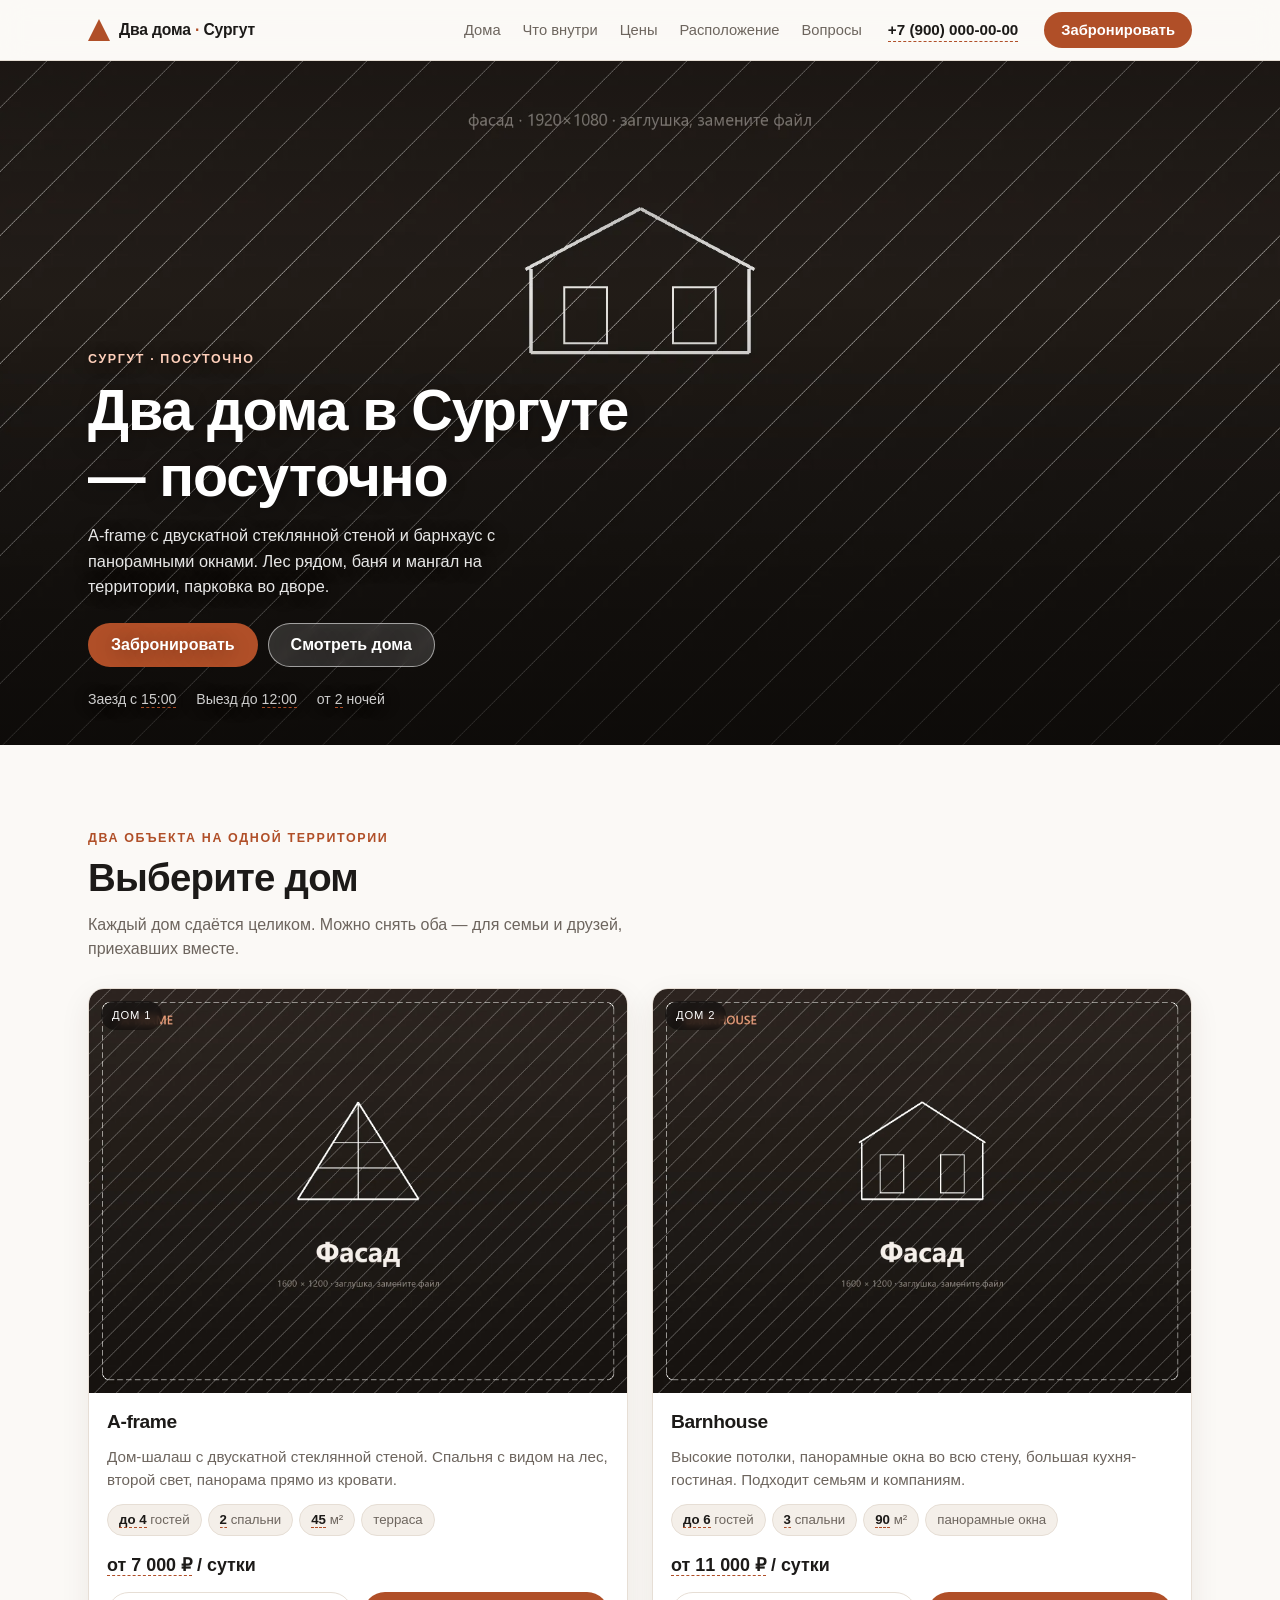
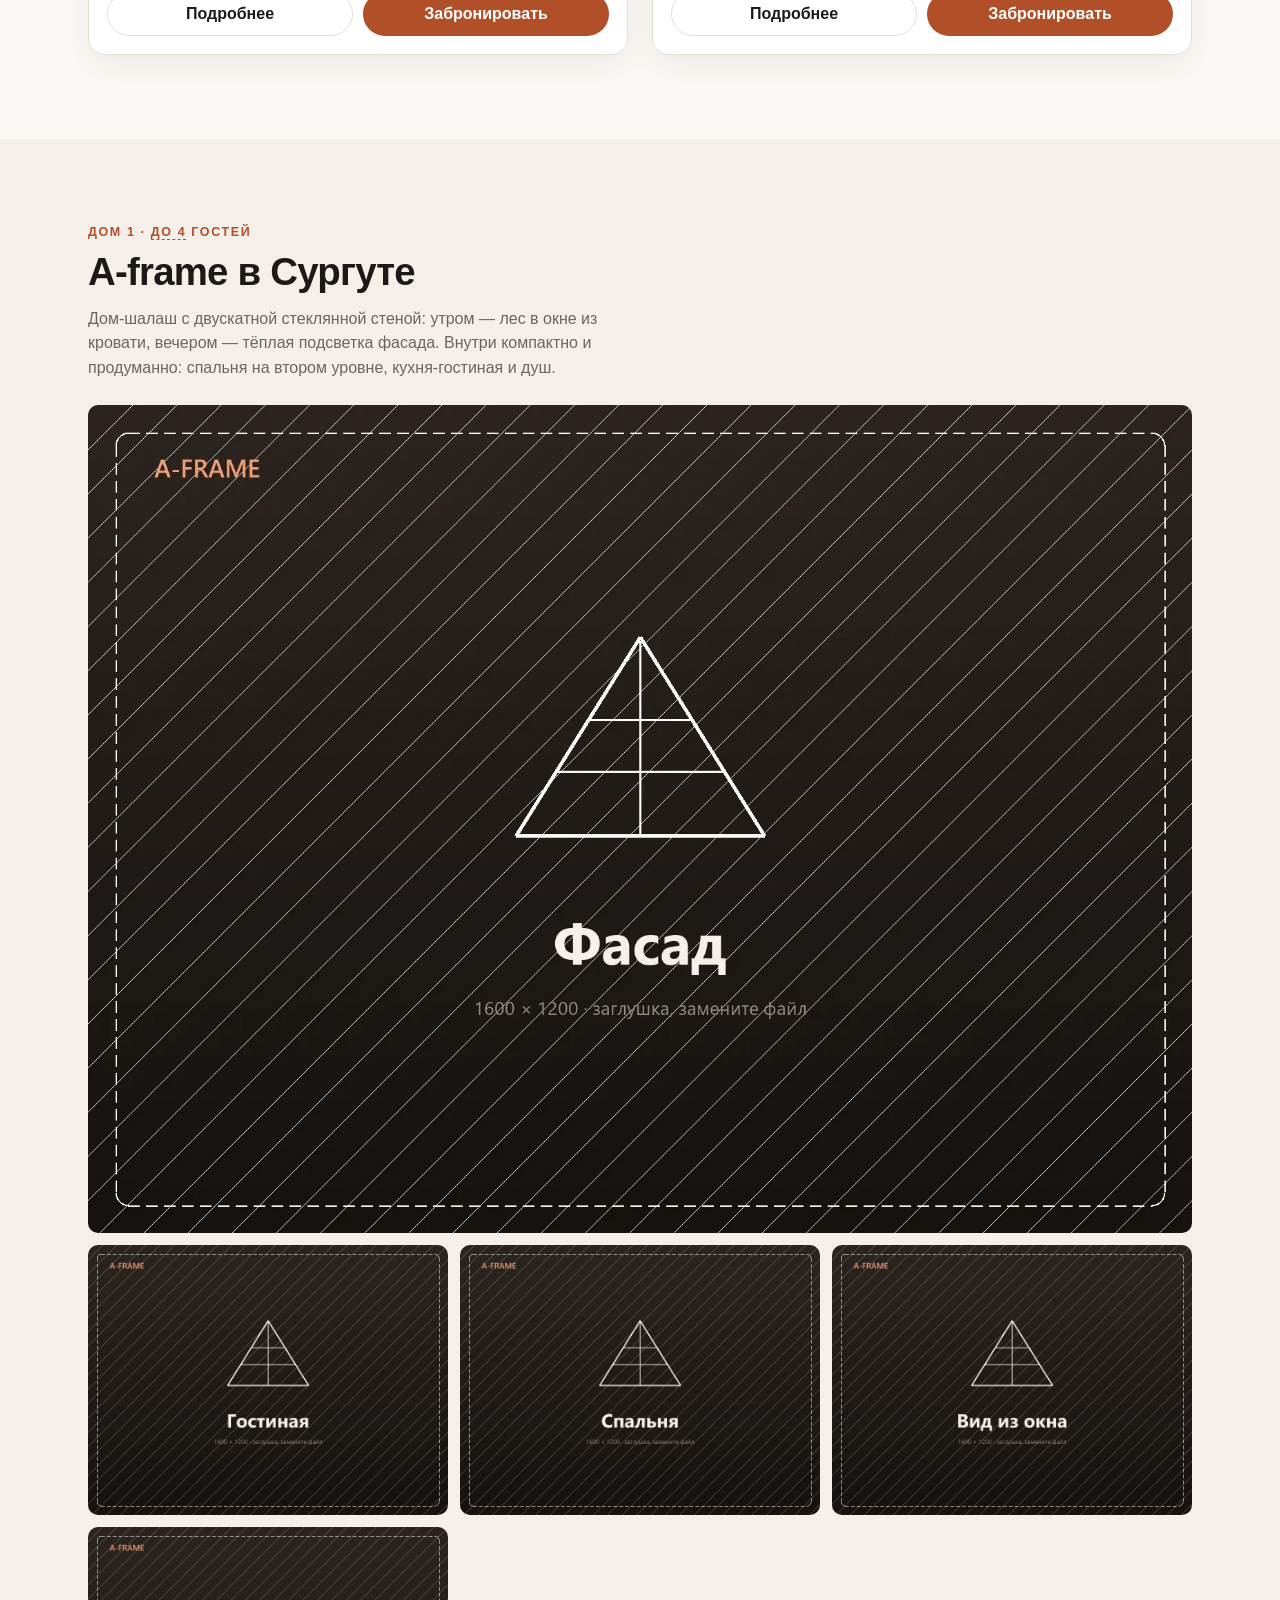
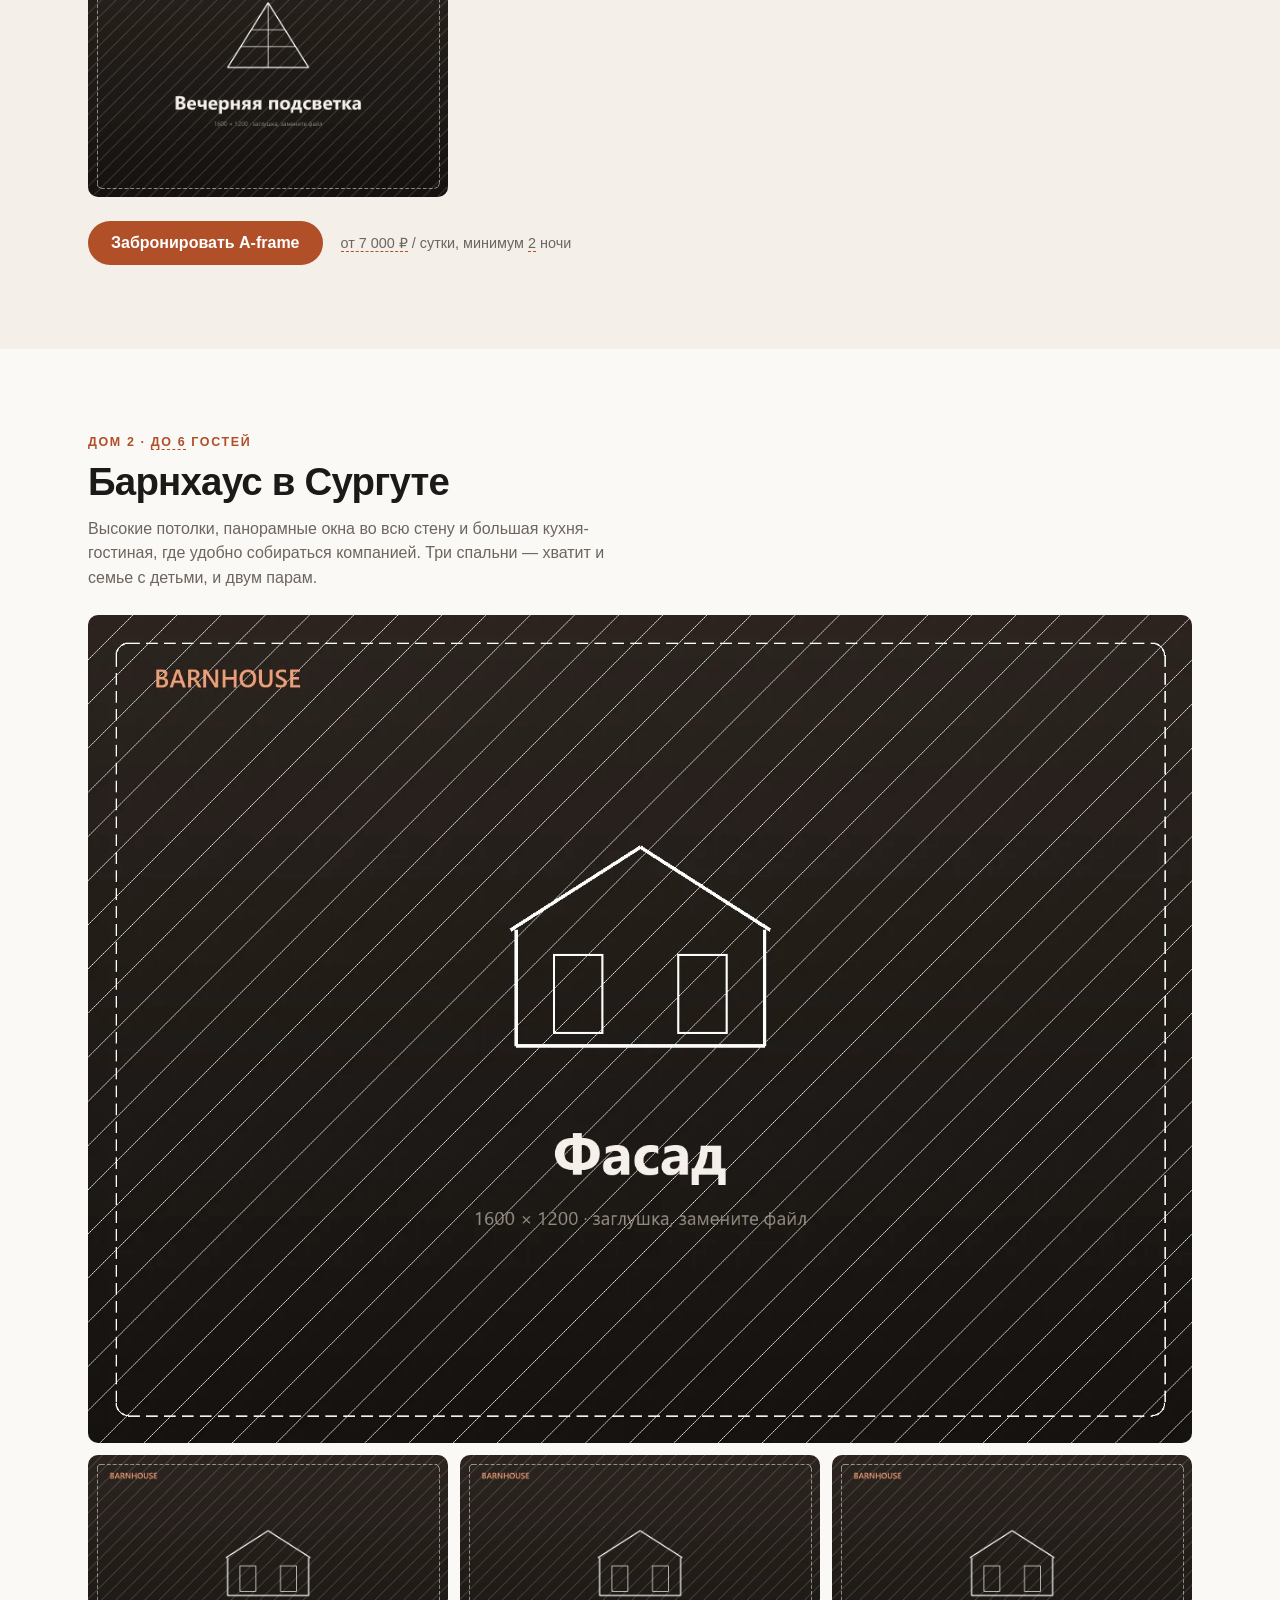
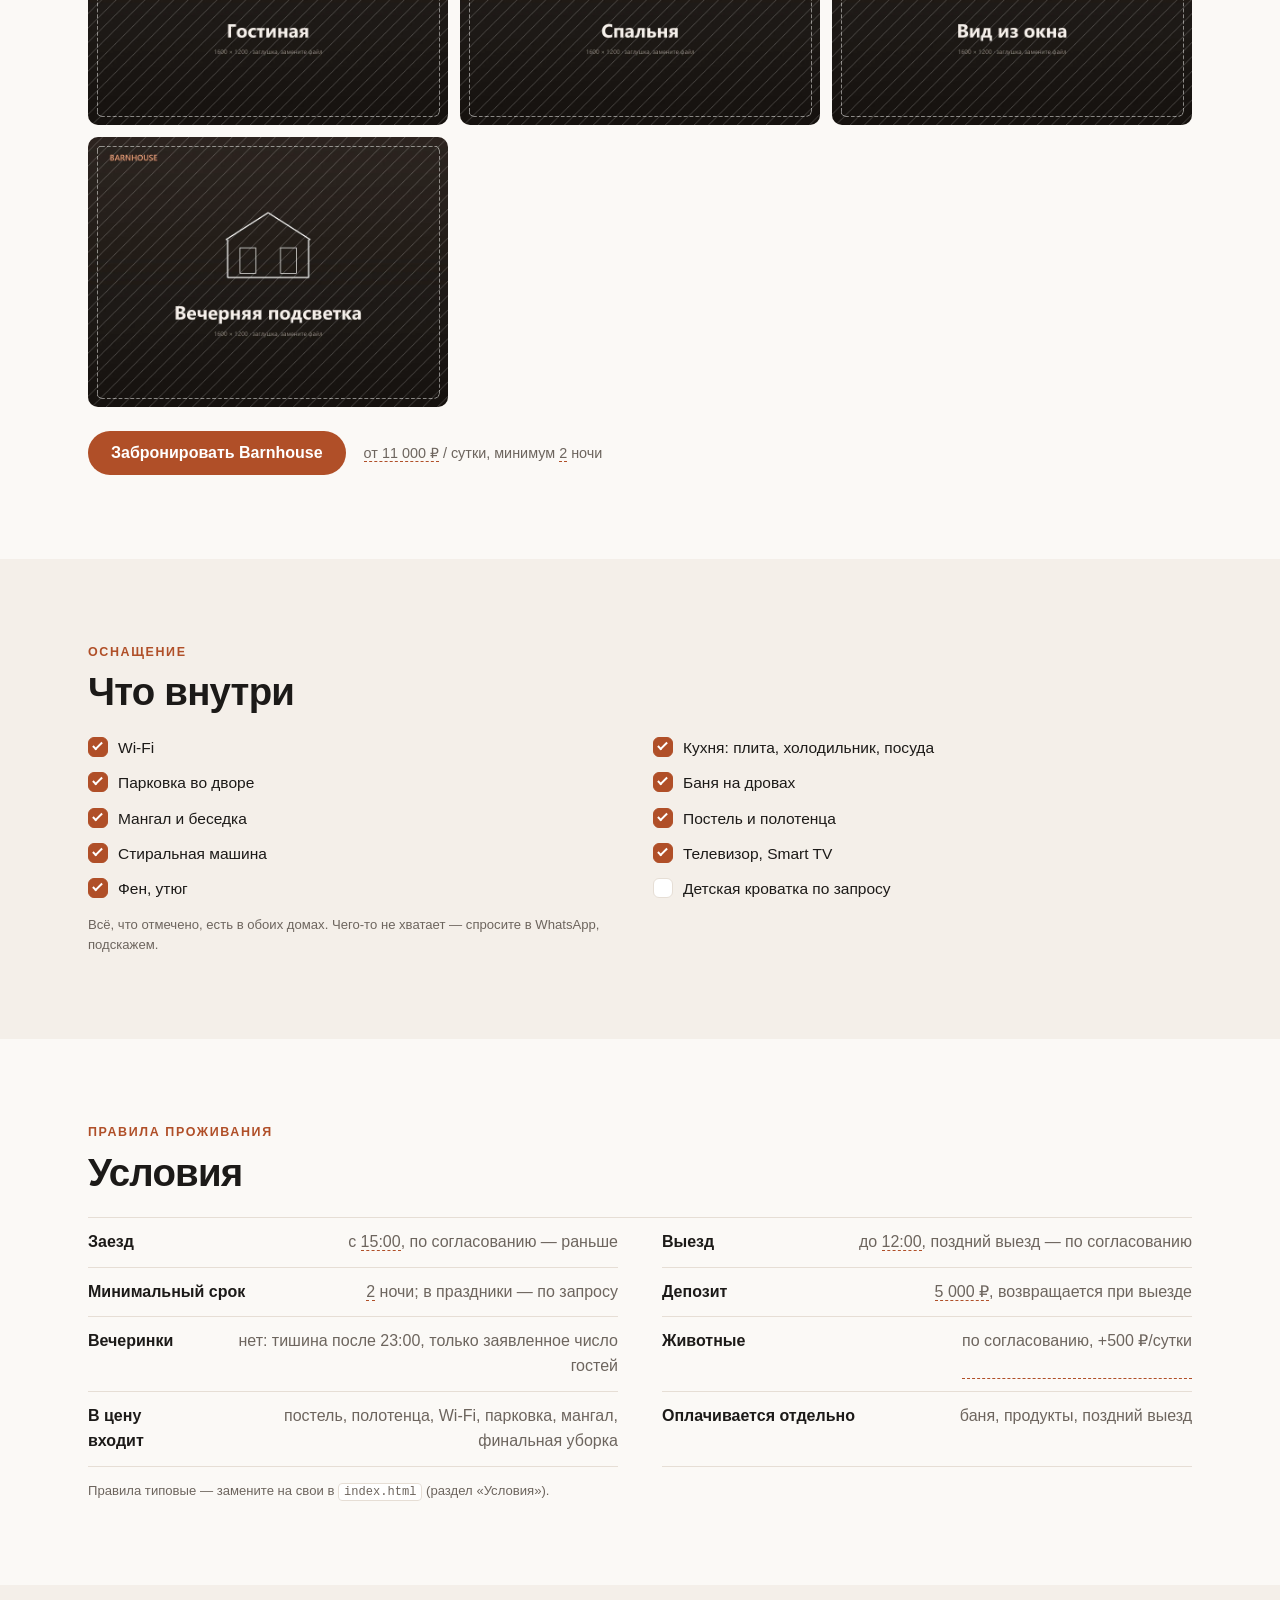
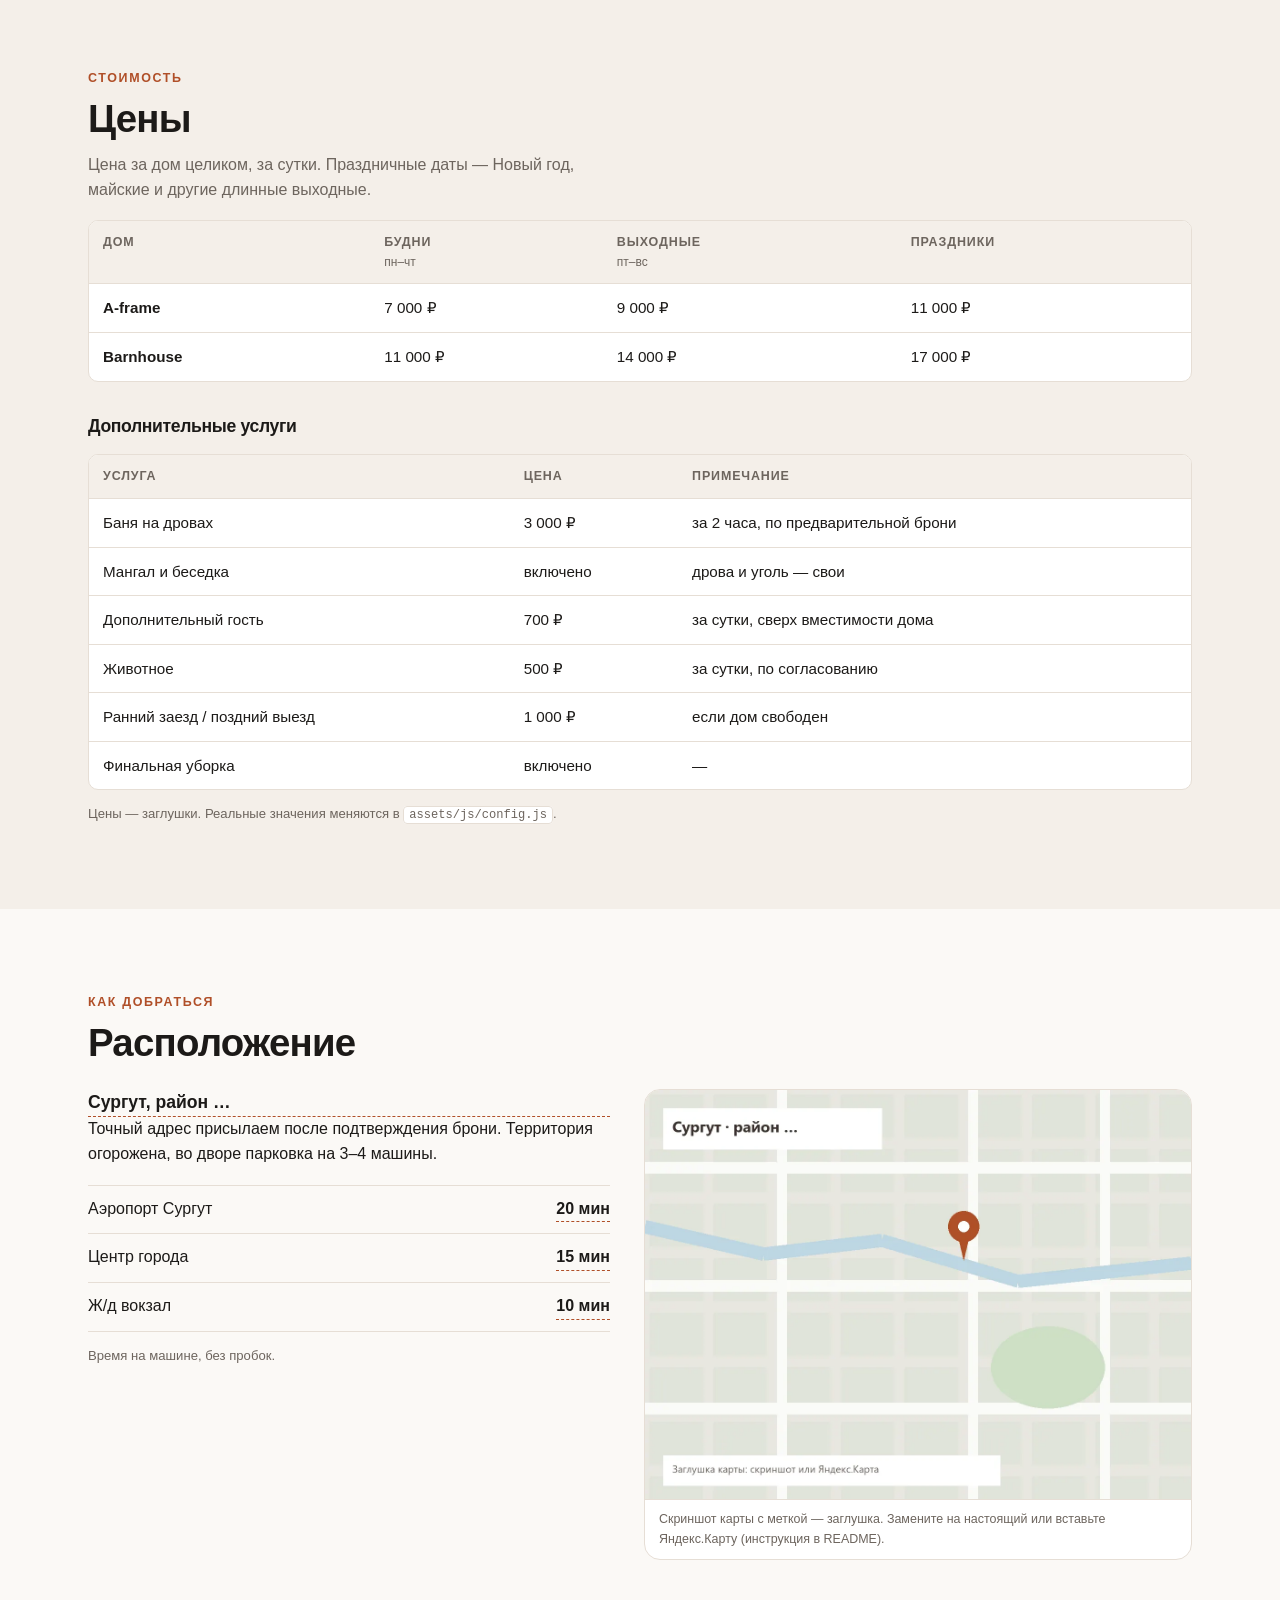
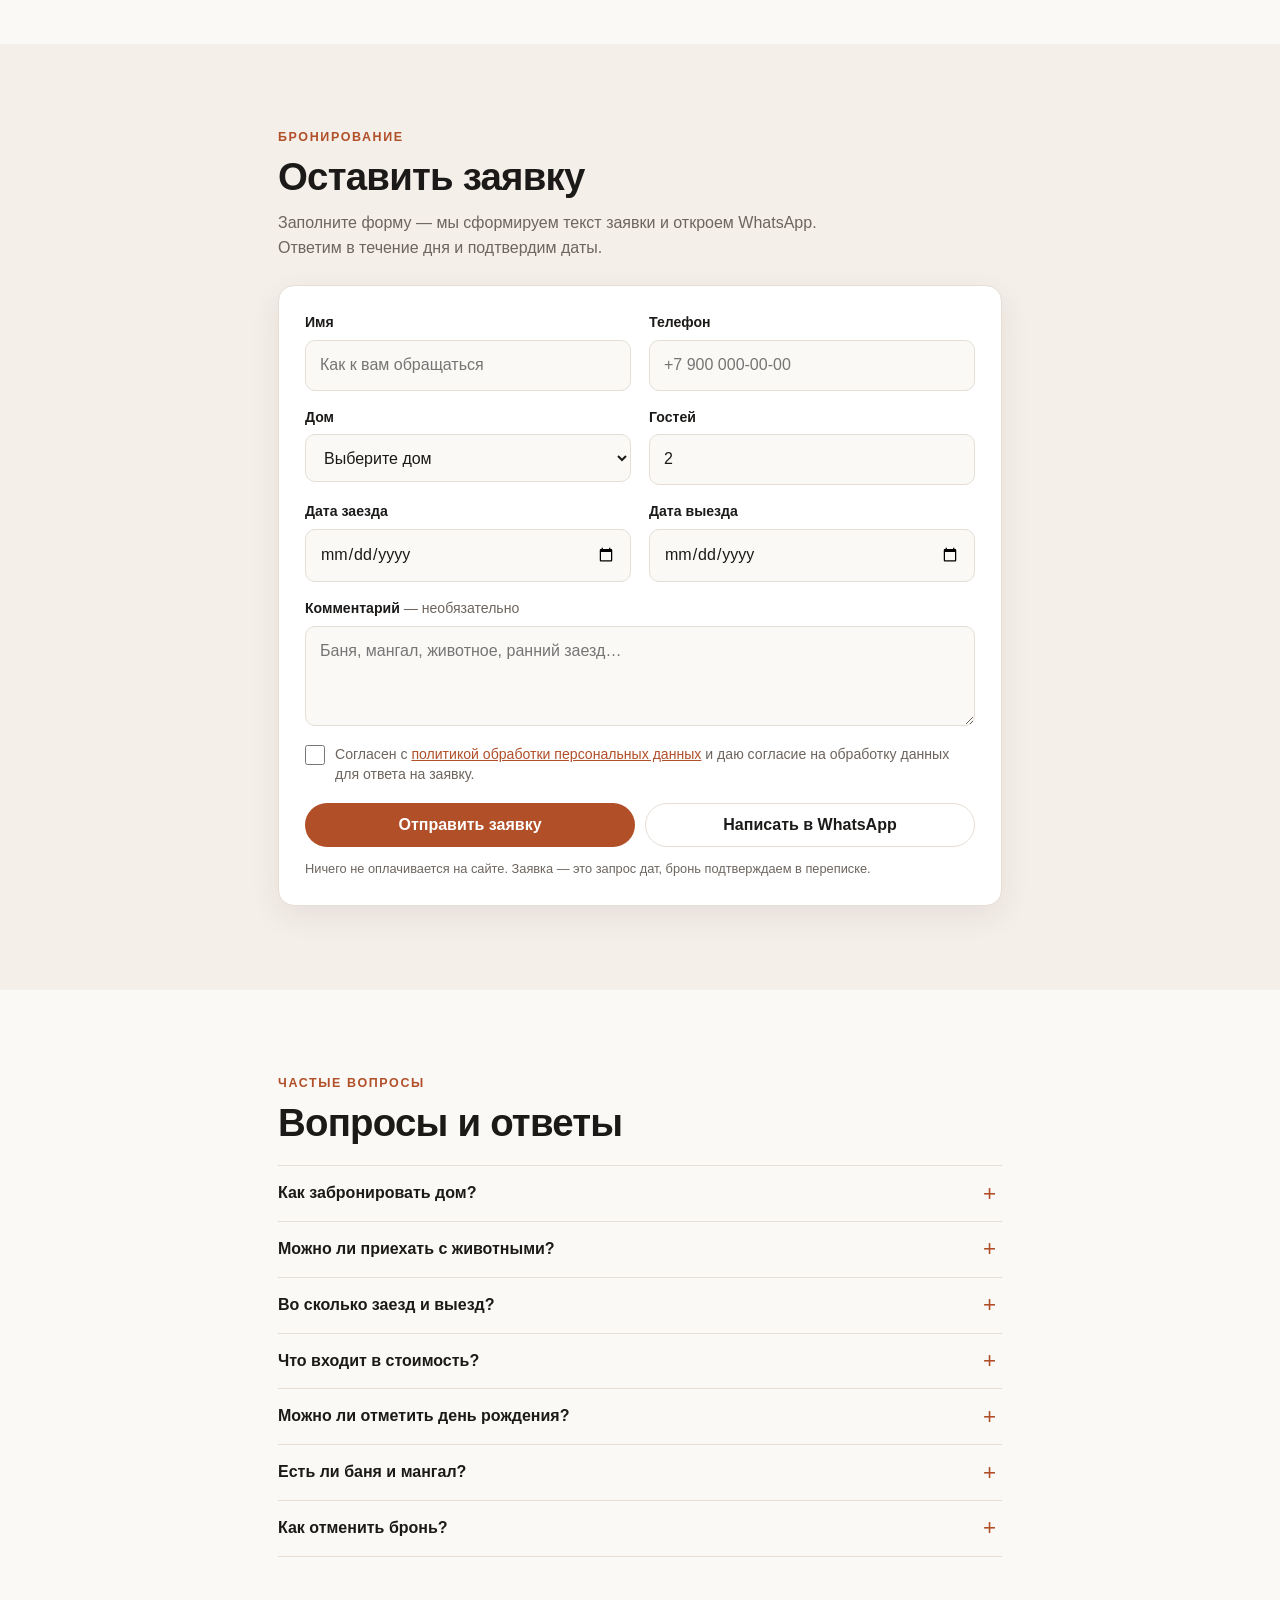
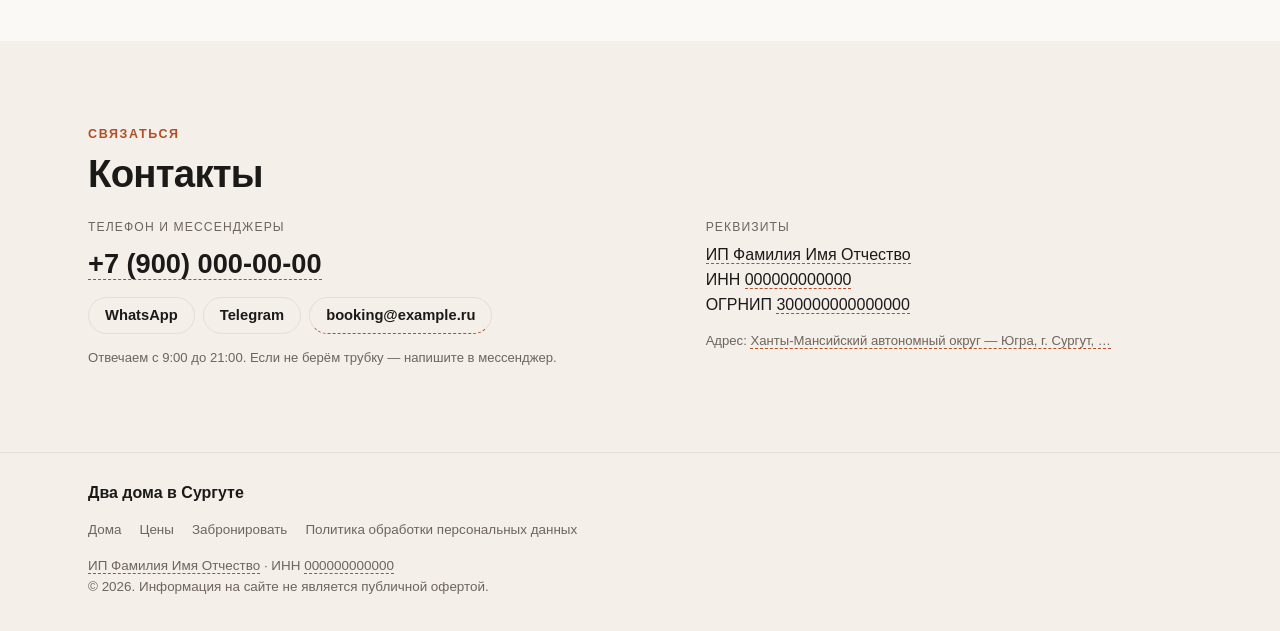
==== index.html @ e3a16bee "Add files via upload" ====
﻿<!DOCTYPE html>
<html lang="ru">
<head>
<meta charset="utf-8">
<meta name="viewport" content="width=device-width, initial-scale=1">
<title>Аренда дома посуточно в Сургуте — A-frame и барнхаус | Два дома</title>
<meta name="description" content="Два дома в Сургуте посуточно: A-frame со стеклянной стеной и барнхаус с панорамными окнами. Баня, мангал, парковка, Wi-Fi. От 7 000 ₽/сутки, заявка в WhatsApp.">
<link rel="canonical" href="https://example.ru/">

<meta property="og:type" content="website">
<meta property="og:site_name" content="Два дома в Сургуте">
<meta property="og:title" content="Два дома в Сургуте — посуточно: A-frame и барнхаус">
<meta property="og:description" content="A-frame со стеклянной стеной и барнхаус с панорамными окнами. Баня, мангал, парковка. Заезд от 2 ночей.">
<meta property="og:image" content="images/og-facade.jpg">
<meta property="og:image:width" content="1200">
<meta property="og:image:height" content="630">
<meta property="og:image:alt" content="Фасад домов в Сургуте">
<meta property="og:url" content="https://example.ru/">
<meta property="og:locale" content="ru_RU">
<meta name="twitter:card" content="summary_large_image">

<meta name="theme-color" media="(prefers-color-scheme: light)" content="#fbf9f6">
<meta name="theme-color" media="(prefers-color-scheme: dark)" content="#14120f">
<link rel="icon" href="data:image/svg+xml,%3Csvg xmlns='http://www.w3.org/2000/svg' viewBox='0 0 32 32'%3E%3Cpath fill='%23b04f28' d='M16 3 29 15h-4v13H7V15H3z'/%3E%3C/svg%3E">
<link rel="stylesheet" href="assets/css/style.css">

<script type="application/ld+json">
{
  "@context": "https://schema.org",
  "@graph": [
    {
      "@type": "LodgingBusiness",
      "@id": "https://example.ru/#business",
      "name": "Два дома в Сургуте",
      "description": "Посуточная аренда двух домов в Сургуте: A-frame с двускатной стеклянной стеной и барнхаус с панорамными окнами. Баня, мангал, парковка, Wi-Fi.",
      "url": "https://example.ru/",
      "image": "https://example.ru/images/hero-facade.jpg",
      "telephone": "+7-900-000-00-00",
      "priceRange": "от 7000 ₽ за сутки",
      "currenciesAccepted": "RUB",
      "paymentAccepted": "Наличные, перевод",
      "checkinTime": "15:00",
      "checkoutTime": "12:00",
      "address": {
        "@type": "PostalAddress",
        "addressLocality": "Сургут",
        "addressRegion": "Ханты-Мансийский автономный округ — Югра",
        "addressCountry": "RU",
        "streetAddress": "Сургут, район …"
      },
      "geo": { "@type": "GeoCoordinates", "latitude": 61.254, "longitude": 73.3962 },
      "amenityFeature": [
        { "@type": "LocationFeatureSpecification", "name": "Wi-Fi", "value": true },
        { "@type": "LocationFeatureSpecification", "name": "Парковка", "value": true },
        { "@type": "LocationFeatureSpecification", "name": "Кухня", "value": true },
        { "@type": "LocationFeatureSpecification", "name": "Баня", "value": true },
        { "@type": "LocationFeatureSpecification", "name": "Мангал", "value": true }
      ],
      "containsPlace": [
        {
          "@type": "Accommodation",
          "@id": "https://example.ru/#aframe",
          "name": "A-frame — дом-шалаш в Сургуте",
          "description": "Дом-шалаш с двускатной стеклянной стеной, спальня с видом на лес.",
          "occupancy": { "@type": "QuantitativeValue", "maxValue": 4 },
          "numberOfBedrooms": 2,
          "floorSize": { "@type": "QuantitativeValue", "value": 45, "unitCode": "MTK" },
          "image": "https://example.ru/images/aframe-facade.jpg",
          "amenityFeature": [
            { "@type": "LocationFeatureSpecification", "name": "Wi-Fi", "value": true },
            { "@type": "LocationFeatureSpecification", "name": "Кухня", "value": true },
            { "@type": "LocationFeatureSpecification", "name": "Парковка", "value": true }
          ]
        },
        {
          "@type": "Accommodation",
          "@id": "https://example.ru/#barnhouse",
          "name": "Barnhouse — барнхаус в Сургуте",
          "description": "Барнхаус с высокими потолками и панорамными окнами, просторная кухня-гостиная.",
          "occupancy": { "@type": "QuantitativeValue", "maxValue": 6 },
          "numberOfBedrooms": 3,
          "floorSize": { "@type": "QuantitativeValue", "value": 90, "unitCode": "MTK" },
          "image": "https://example.ru/images/barnhouse-facade.jpg",
          "amenityFeature": [
            { "@type": "LocationFeatureSpecification", "name": "Wi-Fi", "value": true },
            { "@type": "LocationFeatureSpecification", "name": "Кухня", "value": true },
            { "@type": "LocationFeatureSpecification", "name": "Парковка", "value": true }
          ]
        }
      ]
    },
    {
      "@type": "FAQPage",
      "mainEntity": [
        { "@type": "Question", "name": "Как забронировать дом?", "acceptedAnswer": { "@type": "Answer", "text": "Оставьте заявку на сайте или напишите в WhatsApp. Мы подтверждаем свободные даты, после предоплаты бронь закрепляется за вами." } },
        { "@type": "Question", "name": "Можно ли приехать с животными?", "acceptedAnswer": { "@type": "Answer", "text": "Да, по согласованию и за доплату. Напишите в комментарии, кто приедет: порода и размер важны для уборки." } },
        { "@type": "Question", "name": "Во сколько заезд и выезд?", "acceptedAnswer": { "@type": "Answer", "text": "Заезд с 15:00, выезд до 12:00. Ранний заезд и поздний выезд — по согласованию, если дом свободен." } },
        { "@type": "Question", "name": "Что входит в стоимость?", "acceptedAnswer": { "@type": "Answer", "text": "Постель, полотенца, Wi-Fi, парковка, мангал и финальная уборка. Баня, продукты и поздний выезд оплачиваются отдельно." } },
        { "@type": "Question", "name": "Можно ли отметить день рождения?", "acceptedAnswer": { "@type": "Answer", "text": "Тихий семейный праздник — да. Вечеринки с музыкой и большим числом гостей не проводим: дома в жилом районе, после 23:00 нужна тишина." } },
        { "@type": "Question", "name": "Есть ли баня и мангал?", "acceptedAnswer": { "@type": "Answer", "text": "Да, баня на дровах и мангальная зона на территории. Баню бронируем заранее — напишите об этом в заявке." } },
        { "@type": "Question", "name": "Как отменить бронь?", "acceptedAnswer": { "@type": "Answer", "text": "Условия отмены и возврата предоплаты уточняйте в переписке. Фиксируем договорённости в сообщении перед оплатой." } }
      ]
    }
  ]
}
</script>
</head>
<body>
<a class="skip" href="#booking">Перейти к заявке</a>

<!-- ШАПКА -->
<header class="hdr" id="top">
  <div class="wrap hdr__in">
    <a class="brand" href="#top">
      <span class="brand__mark" aria-hidden="true"></span>
      <span class="brand__txt">Два дома <span class="brand__dot">·</span> Сургут</span>
    </a>
    <nav class="hdr__nav" aria-label="Разделы">
      <a href="#houses">Дома</a>
      <a href="#inside">Что внутри</a>
      <a href="#prices">Цены</a>
      <a href="#location">Расположение</a>
      <a href="#faq">Вопросы</a>
    </nav>
    <a class="hdr__phone" data-cfg-href="tel" data-cfg="phone" data-ph title="Заглушка: телефон в config.js">+7 (900) 000-00-00</a>
    <a class="btn btn--primary btn--sm hdr__cta" href="#booking">Забронировать</a>
  </div>
</header>

<main>
<!-- ПЕРВЫЙ ЭКРАН -->
<section class="hero" aria-labelledby="hero-title">
  <picture class="hero__bg">
    <source srcset="images/hero-facade.webp" type="image/webp">
    <img src="images/hero-facade.jpg" width="1920" height="1080" alt="Фасад двух домов для посуточной аренды в Сургуте" fetchpriority="high" decoding="async">
  </picture>
  <div class="wrap hero__in">
    <p class="kicker">Сургут · посуточно</p>
    <h1 id="hero-title">Два дома в Сургуте — посуточно</h1>
    <p class="hero__lead">A-frame с двускатной стеклянной стеной и барнхаус с панорамными окнами. Лес рядом, баня и мангал на территории, парковка во дворе.</p>
    <div class="hero__btns">
      <a class="btn btn--primary" href="#booking">Забронировать</a>
      <a class="btn btn--ghost btn--onphoto" href="#houses">Смотреть дома</a>
    </div>
    <ul class="hero__meta">
      <li>Заезд с <span data-cfg="checkin" data-ph>15:00</span></li>
      <li>Выезд до <span data-cfg="checkout" data-ph>12:00</span></li>
      <li>от <span data-cfg="minNights" data-ph>2</span> ночей</li>
    </ul>
  </div>
</section>

<!-- КАРТОЧКИ ДОМОВ -->
<section class="sect" id="houses" aria-labelledby="houses-title">
  <div class="wrap">
    <p class="kicker">Два объекта на одной территории</p>
    <h2 id="houses-title">Выберите дом</h2>
    <p class="sect__lead">Каждый дом сдаётся целиком. Можно снять оба — для семьи и друзей, приехавших вместе.</p>

    <div class="cards">
      <article class="card">
        <div class="card__media">
          <picture>
            <source srcset="images/aframe-facade.webp" type="image/webp">
            <img src="images/aframe-facade.jpg" width="1600" height="1200" loading="lazy" decoding="async" alt="A-frame — фасад дома-шалаша в Сургуте">
          </picture>
          <span class="card__tag">Дом 1</span>
        </div>
        <div class="card__body">
          <h3>A-frame</h3>
          <p class="card__txt">Дом-шалаш с двускатной стеклянной стеной. Спальня с видом на лес, второй свет, панорама прямо из кровати.</p>
          <ul class="facts">
            <li><b data-cfg="aframe.guests" data-ph>до 4</b> гостей</li>
            <li><b data-cfg="aframe.bedrooms" data-ph>2</b> спальни</li>
            <li><b data-cfg="aframe.area" data-ph>45</b> м²</li>
            <li>терраса</li>
          </ul>
          <p class="card__price"><span data-cfg="from.aframe" data-ph>от 7 000 ₽</span> / сутки</p>
          <div class="card__btns">
            <a class="btn btn--ghost" href="#aframe">Подробнее</a>
            <a class="btn btn--primary" href="#booking" data-book="A-frame">Забронировать</a>
          </div>
        </div>
      </article>

      <article class="card">
        <div class="card__media">
          <picture>
            <source srcset="images/barnhouse-facade.webp" type="image/webp">
            <img src="images/barnhouse-facade.jpg" width="1600" height="1200" loading="lazy" decoding="async" alt="Барнхаус — фасад дома с панорамными окнами в Сургуте">
          </picture>
          <span class="card__tag">Дом 2</span>
        </div>
        <div class="card__body">
          <h3>Barnhouse</h3>
          <p class="card__txt">Высокие потолки, панорамные окна во всю стену, большая кухня-гостиная. Подходит семьям и компаниям.</p>
          <ul class="facts">
            <li><b data-cfg="barnhouse.guests" data-ph>до 6</b> гостей</li>
            <li><b data-cfg="barnhouse.bedrooms" data-ph>3</b> спальни</li>
            <li><b data-cfg="barnhouse.area" data-ph>90</b> м²</li>
            <li>панорамные окна</li>
          </ul>
          <p class="card__price"><span data-cfg="from.barnhouse" data-ph>от 11 000 ₽</span> / сутки</p>
          <div class="card__btns">
            <a class="btn btn--ghost" href="#barnhouse">Подробнее</a>
            <a class="btn btn--primary" href="#booking" data-book="Barnhouse">Забронировать</a>
          </div>
        </div>
      </article>
    </div>
  </div>
</section>

<!-- ДОМ 1: A-FRAME -->
<section class="sect sect--alt" id="aframe" aria-labelledby="aframe-title">
  <div class="wrap">
    <p class="kicker">Дом 1 · <span data-cfg="aframe.guests" data-ph>до 4</span> гостей</p>
    <h2 id="aframe-title">A-frame в Сургуте</h2>
    <p class="sect__lead">Дом-шалаш с двускатной стеклянной стеной: утром — лес в окне из кровати, вечером — тёплая подсветка фасада. Внутри компактно и продуманно: спальня на втором уровне, кухня-гостиная и душ.</p>

    <div class="gal" id="gal-aframe">
      <figure class="shot">
        <button class="shot__btn" type="button" data-label="A-frame · фасад" aria-label="Открыть фото: A-frame — фасад">
          <picture>
            <source srcset="images/aframe-facade.webp" type="image/webp">
            <img src="images/aframe-facade.jpg" width="1600" height="1200" loading="lazy" decoding="async" alt="A-frame — фасад дома">
          </picture>
        </button>
      </figure>
      <figure class="shot">
        <button class="shot__btn" type="button" data-label="A-frame · гостиная" aria-label="Открыть фото: A-frame — гостиная">
          <picture>
            <source srcset="images/aframe-living.webp" type="image/webp">
            <img src="images/aframe-living.jpg" width="1600" height="1200" loading="lazy" decoding="async" alt="A-frame — гостиная">
          </picture>
        </button>
      </figure>
      <figure class="shot">
        <button class="shot__btn" type="button" data-label="A-frame · спальня" aria-label="Открыть фото: A-frame — спальня">
          <picture>
            <source srcset="images/aframe-bedroom.webp" type="image/webp">
            <img src="images/aframe-bedroom.jpg" width="1600" height="1200" loading="lazy" decoding="async" alt="A-frame — спальня">
          </picture>
        </button>
      </figure>
      <figure class="shot">
        <button class="shot__btn" type="button" data-label="A-frame · вид из окна" aria-label="Открыть фото: A-frame — вид из окна">
          <picture>
            <source srcset="images/aframe-window.webp" type="image/webp">
            <img src="images/aframe-window.jpg" width="1600" height="1200" loading="lazy" decoding="async" alt="A-frame — вид из окна на лес">
          </picture>
        </button>
      </figure>
      <figure class="shot">
        <button class="shot__btn" type="button" data-label="A-frame · вечерняя подсветка" aria-label="Открыть фото: A-frame — вечерняя подсветка">
          <picture>
            <source srcset="images/aframe-evening.webp" type="image/webp">
            <img src="images/aframe-evening.jpg" width="1600" height="1200" loading="lazy" decoding="async" alt="A-frame — вечерняя подсветка">
          </picture>
        </button>
      </figure>
    </div>

    <div class="sect__cta">
      <a class="btn btn--primary" href="#booking" data-book="A-frame">Забронировать A-frame</a>
      <span class="sect__cta-note"><span data-cfg="from.aframe" data-ph>от 7 000 ₽</span> / сутки, минимум <span data-cfg="minNights" data-ph>2</span> ночи</span>
    </div>
  </div>
</section>

<!-- ДОМ 2: BARNHOUSE -->
<section class="sect" id="barnhouse" aria-labelledby="barnhouse-title">
  <div class="wrap">
    <p class="kicker">Дом 2 · <span data-cfg="barnhouse.guests" data-ph>до 6</span> гостей</p>
    <h2 id="barnhouse-title">Барнхаус в Сургуте</h2>
    <p class="sect__lead">Высокие потолки, панорамные окна во всю стену и большая кухня-гостиная, где удобно собираться компанией. Три спальни — хватит и семье с детьми, и двум парам.</p>

    <div class="gal" id="gal-barnhouse">
      <figure class="shot">
        <button class="shot__btn" type="button" data-label="Barnhouse · фасад" aria-label="Открыть фото: Barnhouse — фасад">
          <picture>
            <source srcset="images/barnhouse-facade.webp" type="image/webp">
            <img src="images/barnhouse-facade.jpg" width="1600" height="1200" loading="lazy" decoding="async" alt="Барнхаус — фасад дома">
          </picture>
        </button>
      </figure>
      <figure class="shot">
        <button class="shot__btn" type="button" data-label="Barnhouse · гостиная" aria-label="Открыть фото: Barnhouse — гостиная">
          <picture>
            <source srcset="images/barnhouse-living.webp" type="image/webp">
            <img src="images/barnhouse-living.jpg" width="1600" height="1200" loading="lazy" decoding="async" alt="Барнхаус — гостиная с панорамными окнами">
          </picture>
        </button>
      </figure>
      <figure class="shot">
        <button class="shot__btn" type="button" data-label="Barnhouse · спальня" aria-label="Открыть фото: Barnhouse — спальня">
          <picture>
            <source srcset="images/barnhouse-bedroom.webp" type="image/webp">
            <img src="images/barnhouse-bedroom.jpg" width="1600" height="1200" loading="lazy" decoding="async" alt="Барнхаус — спальня">
          </picture>
        </button>
      </figure>
      <figure class="shot">
        <button class="shot__btn" type="button" data-label="Barnhouse · вид из окна" aria-label="Открыть фото: Barnhouse — вид из окна">
          <picture>
            <source srcset="images/barnhouse-window.webp" type="image/webp">
            <img src="images/barnhouse-window.jpg" width="1600" height="1200" loading="lazy" decoding="async" alt="Барнхаус — вид из окна">
          </picture>
        </button>
      </figure>
      <figure class="shot">
        <button class="shot__btn" type="button" data-label="Barnhouse · вечерняя подсветка" aria-label="Открыть фото: Barnhouse — вечерняя подсветка">
          <picture>
            <source srcset="images/barnhouse-evening.webp" type="image/webp">
            <img src="images/barnhouse-evening.jpg" width="1600" height="1200" loading="lazy" decoding="async" alt="Барнхаус — вечерняя подсветка">
          </picture>
        </button>
      </figure>
    </div>

    <div class="sect__cta">
      <a class="btn btn--primary" href="#booking" data-book="Barnhouse">Забронировать Barnhouse</a>
      <span class="sect__cta-note"><span data-cfg="from.barnhouse" data-ph>от 11 000 ₽</span> / сутки, минимум <span data-cfg="minNights" data-ph>2</span> ночи</span>
    </div>
  </div>
</section>

<!-- ЧТО ВНУТРИ -->
<section class="sect sect--alt" id="inside" aria-labelledby="inside-title">
  <div class="wrap">
    <p class="kicker">Оснащение</p>
    <h2 id="inside-title">Что внутри</h2>
    <!-- Оставьте только то, что действительно есть в домах: удалите ненужные <li> -->
    <ul class="checklist">
      <li><input type="checkbox" checked disabled tabindex="-1" aria-hidden="true"><span>Wi-Fi</span></li>
      <li><input type="checkbox" checked disabled tabindex="-1" aria-hidden="true"><span>Кухня: плита, холодильник, посуда</span></li>
      <li><input type="checkbox" checked disabled tabindex="-1" aria-hidden="true"><span>Парковка во дворе</span></li>
      <li><input type="checkbox" checked disabled tabindex="-1" aria-hidden="true"><span>Баня на дровах</span></li>
      <li><input type="checkbox" checked disabled tabindex="-1" aria-hidden="true"><span>Мангал и беседка</span></li>
      <li><input type="checkbox" checked disabled tabindex="-1" aria-hidden="true"><span>Постель и полотенца</span></li>
      <li><input type="checkbox" checked disabled tabindex="-1" aria-hidden="true"><span>Стиральная машина</span></li>
      <li><input type="checkbox" checked disabled tabindex="-1" aria-hidden="true"><span>Телевизор, Smart TV</span></li>
      <li><input type="checkbox" checked disabled tabindex="-1" aria-hidden="true"><span>Фен, утюг</span></li>
      <li><input type="checkbox" disabled tabindex="-1" aria-hidden="true"><span>Детская кроватка по запросу</span></li>
    </ul>
    <p class="note">Всё, что отмечено, есть в обоих домах. Чего-то не хватает — спросите в WhatsApp, подскажем.</p>
  </div>
</section>

<!-- УСЛОВИЯ -->
<section class="sect" id="rules" aria-labelledby="rules-title">
  <div class="wrap">
    <p class="kicker">Правила проживания</p>
    <h2 id="rules-title">Условия</h2>
    <dl class="rules">
      <div><dt>Заезд</dt><dd>с <span data-cfg="checkin" data-ph>15:00</span>, по согласованию — раньше</dd></div>
      <div><dt>Выезд</dt><dd>до <span data-cfg="checkout" data-ph>12:00</span>, поздний выезд — по согласованию</dd></div>
      <div><dt>Минимальный срок</dt><dd><span data-cfg="minNights" data-ph>2</span> ночи; в праздники — по запросу</dd></div>
      <div><dt>Депозит</dt><dd><span data-cfg="deposit" data-ph>5 000 ₽</span>, возвращается при выезде</dd></div>
      <div><dt>Вечеринки</dt><dd>нет: тишина после 23:00, только заявленное число гостей</dd></div>
      <div><dt>Животные</dt><dd data-cfg="pets" data-ph>по согласованию, +500 ₽/сутки</dd></div>
      <div><dt>В цену входит</dt><dd>постель, полотенца, Wi-Fi, парковка, мангал, финальная уборка</dd></div>
      <div><dt>Оплачивается отдельно</dt><dd>баня, продукты, поздний выезд</dd></div>
    </dl>
    <p class="note">Правила типовые — замените на свои в <code>index.html</code> (раздел «Условия»).</p>
  </div>
</section>

<!-- ЦЕНЫ -->
<section class="sect sect--alt" id="prices" aria-labelledby="prices-title">
  <div class="wrap">
    <p class="kicker">Стоимость</p>
    <h2 id="prices-title">Цены</h2>
    <p class="sect__lead">Цена за дом целиком, за сутки. Праздничные даты — Новый год, майские и другие длинные выходные.</p>

    <div class="table-wrap">
      <table class="tbl" id="priceTable">
        <thead>
          <tr>
            <th scope="col">Дом</th>
            <th scope="col">Будни <span>пн–чт</span></th>
            <th scope="col">Выходные <span>пт–вс</span></th>
            <th scope="col">Праздники</th>
          </tr>
        </thead>
        <tbody>
          <tr>
            <th scope="row">A-frame</th>
            <td data-label="Будни" data-cfg="price.aframe.weekday" data-ph>7 000 ₽</td>
            <td data-label="Выходные" data-cfg="price.aframe.weekend" data-ph>9 000 ₽</td>
            <td data-label="Праздники" data-cfg="price.aframe.holiday" data-ph>11 000 ₽</td>
          </tr>
          <tr>
            <th scope="row">Barnhouse</th>
            <td data-label="Будни" data-cfg="price.barnhouse.weekday" data-ph>11 000 ₽</td>
            <td data-label="Выходные" data-cfg="price.barnhouse.weekend" data-ph>14 000 ₽</td>
            <td data-label="Праздники" data-cfg="price.barnhouse.holiday" data-ph>17 000 ₽</td>
          </tr>
        </tbody>
      </table>
    </div>

    <h3 class="sub">Дополнительные услуги</h3>
    <div class="table-wrap">
      <table class="tbl">
        <thead>
          <tr><th scope="col">Услуга</th><th scope="col">Цена</th><th scope="col">Примечание</th></tr>
        </thead>
        <tbody id="extrasBody">
          <tr><td colspan="3">Доп. услуги и цены — в WhatsApp.</td></tr>
        </tbody>
      </table>
    </div>
    <p class="note">Цены — заглушки. Реальные значения меняются в <code>assets/js/config.js</code>.</p>
  </div>
</section>

<!-- РАСПОЛОЖЕНИЕ -->
<section class="sect" id="location" aria-labelledby="location-title">
  <div class="wrap">
    <p class="kicker">Как добраться</p>
    <h2 id="location-title">Расположение</h2>
    <div class="loc">
      <div class="loc__txt">
        <p class="loc__addr" data-cfg="addressShort" data-ph title="Заглушка: адрес в config.js">Сургут, район …</p>
        <p>Точный адрес присылаем после подтверждения брони. Территория огорожена, во дворе парковка на 3–4 машины.</p>
        <ul class="loc__dist">
          <li><span>Аэропорт Сургут</span><b data-cfg="minutes.airport" data-ph>20 мин</b></li>
          <li><span>Центр города</span><b data-cfg="minutes.center" data-ph>15 мин</b></li>
          <li><span>Ж/д вокзал</span><b data-cfg="minutes.station" data-ph>10 мин</b></li>
        </ul>
        <p class="note">Время на машине, без пробок.</p>
      </div>
      <div class="loc__map">
        <picture>
          <source srcset="images/map.webp" type="image/webp">
          <img src="images/map.jpg" width="1200" height="900" loading="lazy" decoding="async" alt="Карта: расположение домов в Сургуте">
        </picture>
        <span class="loc__map-note">Скриншот карты с меткой — заглушка. Замените на настоящий или вставьте Яндекс.Карту (инструкция в README).</span>
      </div>
    </div>
  </div>
</section>

<!-- ЗАЯВКА -->
<section class="sect sect--alt" id="booking" aria-labelledby="booking-title">
  <div class="wrap wrap--narrow">
    <p class="kicker">Бронирование</p>
    <h2 id="booking-title">Оставить заявку</h2>
    <p class="sect__lead">Заполните форму — мы сформируем текст заявки и откроем WhatsApp. Ответим в течение дня и подтвердим даты.</p>

    <form class="form" id="bookingForm" novalidate>
      <div class="form__grid">
        <div class="field">
          <label for="f-name">Имя</label>
          <input id="f-name" name="name" type="text" autocomplete="name" placeholder="Как к вам обращаться" required>
          <p class="err" id="e-name" hidden></p>
        </div>
        <div class="field">
          <label for="f-phone">Телефон</label>
          <input id="f-phone" name="phone" type="tel" inputmode="tel" autocomplete="tel" placeholder="+7 900 000-00-00" required>
          <p class="err" id="e-phone" hidden></p>
        </div>
        <div class="field">
          <label for="f-house">Дом</label>
          <select id="f-house" name="house" required>
            <option value="">Выберите дом</option>
            <option value="A-frame">A-frame — до 4 гостей</option>
            <option value="Barnhouse">Barnhouse — до 6 гостей</option>
            <option value="Ещё не выбрал">Ещё не выбрал, подскажите</option>
          </select>
          <p class="err" id="e-house" hidden></p>
        </div>
        <div class="field">
          <label for="f-guests">Гостей</label>
          <input id="f-guests" name="guests" type="number" inputmode="numeric" min="1" max="8" step="1" value="2" required>
          <p class="err" id="e-guests" hidden></p>
        </div>
        <div class="field">
          <label for="f-in">Дата заезда</label>
          <input id="f-in" name="checkin" type="date" required>
          <p class="err" id="e-in" hidden></p>
        </div>
        <div class="field">
          <label for="f-out">Дата выезда</label>
          <input id="f-out" name="checkout" type="date" required>
          <p class="err" id="e-out" hidden></p>
        </div>
        <div class="field field--wide">
          <label for="f-comment">Комментарий <span class="opt">— необязательно</span></label>
          <textarea id="f-comment" name="comment" rows="3" placeholder="Баня, мангал, животное, ранний заезд…"></textarea>
        </div>
      </div>

      <label class="consent">
        <input type="checkbox" id="f-consent" name="consent" required>
        <span>Согласен с <a href="privacy.html" target="_blank" rel="noopener">политикой обработки персональных данных</a> и даю согласие на обработку данных для ответа на заявку.</span>
      </label>
      <p class="err" id="e-consent" hidden></p>

      <div class="form__actions">
        <button class="btn btn--primary" type="submit">Отправить заявку</button>
        <a class="btn btn--ghost" data-cfg-href="whatsapp" target="_blank" rel="noopener">Написать в WhatsApp</a>
      </div>
      <p class="form__hint">Ничего не оплачивается на сайте. Заявка — это запрос дат, бронь подтверждаем в переписке.</p>
    </form>

    <div class="done" id="done" hidden>
      <h3>Заявка сформирована</h3>
      <p>Мы открыли WhatsApp с готовым сообщением. Если окно не появилось — нажмите кнопку ниже.</p>
      <pre class="done__text" id="doneText"></pre>
      <div class="done__btns">
        <a class="btn btn--primary" id="doneWa" target="_blank" rel="noopener">Открыть WhatsApp</a>
        <a class="btn btn--ghost" id="doneTg" target="_blank" rel="noopener">Открыть Telegram</a>
        <button class="btn btn--ghost" type="button" id="doneCopy">Скопировать текст</button>
      </div>
      <p class="done__hint" id="doneHint">Текст заявки уже скопирован в буфер обмена — можно вставить его в любой мессенджер.</p>
    </div>
  </div>
</section>

<!-- FAQ -->
<section class="sect" id="faq" aria-labelledby="faq-title">
  <div class="wrap wrap--narrow">
    <p class="kicker">Частые вопросы</p>
    <h2 id="faq-title">Вопросы и ответы</h2>
    <div class="faq">
      <details>
        <summary>Как забронировать дом?</summary>
        <p>Оставьте заявку на сайте или напишите в WhatsApp. Мы подтверждаем свободные даты, после предоплаты бронь закрепляется за вами.</p>
      </details>
      <details>
        <summary>Можно ли приехать с животными?</summary>
        <p>Да, по согласованию и за доплату. Напишите в комментарии, кто приедет: порода и размер важны для уборки.</p>
      </details>
      <details>
        <summary>Во сколько заезд и выезд?</summary>
        <p>Заезд с <span data-cfg="checkin" data-ph>15:00</span>, выезд до <span data-cfg="checkout" data-ph>12:00</span>. Ранний заезд и поздний выезд — по согласованию, если дом свободен.</p>
      </details>
      <details>
        <summary>Что входит в стоимость?</summary>
        <p>Постель, полотенца, Wi-Fi, парковка, мангал и финальная уборка. Баня, продукты и поздний выезд оплачиваются отдельно.</p>
      </details>
      <details>
        <summary>Можно ли отметить день рождения?</summary>
        <p>Тихий семейный праздник — да. Вечеринки с музыкой и большим числом гостей не проводим: дома в жилом районе, после 23:00 нужна тишина.</p>
      </details>
      <details>
        <summary>Есть ли баня и мангал?</summary>
        <p>Да, баня на дровах и мангальная зона на территории. Баню бронируем заранее — напишите об этом в заявке.</p>
      </details>
      <details>
        <summary>Как отменить бронь?</summary>
        <p>Условия отмены и возврата предоплаты — <span data-cfg="cancel" data-ph title="Заглушка: условия отмены в config.js">уточните у нас в переписке</span>. Фиксируем договорённости в сообщении перед оплатой.</p>
      </details>
    </div>
  </div>
</section>

<!-- КОНТАКТЫ -->
<section class="sect sect--alt" id="contacts" aria-labelledby="contacts-title">
  <div class="wrap">
    <p class="kicker">Связаться</p>
    <h2 id="contacts-title">Контакты</h2>
    <div class="contacts">
      <div>
        <p class="contacts__label">Телефон и мессенджеры</p>
        <p><a class="contacts__big" data-cfg-href="tel" data-cfg="phone" data-ph>+7 (900) 000-00-00</a></p>
        <p class="contacts__links">
          <a class="btn btn--ghost btn--sm" data-cfg-href="whatsapp" target="_blank" rel="noopener">WhatsApp</a>
          <a class="btn btn--ghost btn--sm" data-cfg-href="telegram" target="_blank" rel="noopener">Telegram</a>
          <a class="btn btn--ghost btn--sm" data-cfg-href="email" data-cfg="email" data-ph>booking@example.ru</a>
        </p>
        <p class="note">Отвечаем с 9:00 до 21:00. Если не берём трубку — напишите в мессенджер.</p>
      </div>
      <div>
        <p class="contacts__label">Реквизиты</p>
        <p><span data-cfg="legalName" data-ph>ИП Фамилия Имя Отчество</span><br>
           ИНН <span data-cfg="inn" data-ph>000000000000</span><br>
           ОГРНИП <span data-cfg="ogrnip" data-ph>300000000000000</span></p>
        <p class="note">Адрес: <span data-cfg="addressFull" data-ph>Сургут, …</span></p>
      </div>
    </div>
  </div>
</section>
</main>

<!-- ПОДВАЛ -->
<footer class="foot">
  <div class="wrap foot__in">
    <p class="foot__brand">Два дома в Сургуте</p>
    <nav class="foot__nav" aria-label="Подвал">
      <a href="#houses">Дома</a>
      <a href="#prices">Цены</a>
      <a href="#booking">Забронировать</a>
      <a href="privacy.html">Политика обработки персональных данных</a>
    </nav>
    <p class="foot__legal">
      <span data-cfg="legalName" data-ph>ИП Фамилия Имя Отчество</span> · ИНН <span data-cfg="inn" data-ph>000000000000</span><br>
      © 2026. Информация на сайте не является публичной офертой.
    </p>
  </div>
</footer>

<!-- МОБИЛЬНАЯ КНОПКА БРОНИ -->
<div class="bar" id="stickyBar">
  <a class="btn btn--primary" href="#booking">Забронировать</a>
  <a class="btn btn--ghost" data-cfg-href="whatsapp" target="_blank" rel="noopener">WhatsApp</a>
</div>

<!-- ПРОСМОТР ФОТО -->
<div class="lb" id="lightbox" role="dialog" aria-modal="true" aria-label="Просмотр фотографий" hidden>
  <button class="lb__close" type="button" aria-label="Закрыть просмотр">×</button>
  <button class="lb__nav lb__nav--prev" type="button" aria-label="Предыдущее фото">‹</button>
  <figure class="lb__stage">
    <picture>
      <source id="lbWebp" type="image/webp">
      <img id="lbImg" alt="" width="1600" height="1200" decoding="async">
    </picture>
    <figcaption class="lb__cap" id="lbCap"></figcaption>
  </figure>
  <button class="lb__nav lb__nav--next" type="button" aria-label="Следующее фото">›</button>
</div>

<script src="assets/js/config.js"></script>
<script src="assets/js/main.js"></script>
</body>
</html>
---- assets/css/style.css ----
/* ==========================================================================
   Два дома в Сургуте — стили. Mobile-first, системная тема.
   ========================================================================== */

:root {
  --bg: #fbf9f6;
  --surface: #ffffff;
  --surface-2: #f4efe9;
  --text: #1c1a18;
  --muted: #6d655e;
  --line: #e6ded5;
  --accent: #b04f28;
  --accent-h: #94401f;
  --accent-ink: #ffffff;
  --green: #2f5c49;
  --danger: #b3261e;
  --radius: 16px;
  --radius-sm: 10px;
  --shadow: 0 10px 30px rgba(60, 40, 20, 0.08);
  --wrap: 1160px;
  --pad: 18px;
}

@media (prefers-color-scheme: dark) {
  :root {
    --bg: #14120f;
    --surface: #1e1b18;
    --surface-2: #191613;
    --text: #f3eee8;
    --muted: #a89f96;
    --line: #322b25;
    --accent: #e0703f;
    --accent-h: #ef8455;
    --accent-ink: #191310;
    --green: #7fb79b;
    --danger: #ff8a7a;
    --shadow: 0 10px 30px rgba(0, 0, 0, 0.45);
  }
}

*,
*::before,
*::after {
  box-sizing: border-box;
}

html {
  scroll-behavior: smooth;
  scroll-padding-top: 76px;
  color-scheme: light dark;
  -webkit-text-size-adjust: 100%;
}

body {
  margin: 0;
  background: var(--bg);
  color: var(--text);
  font: 400 16px/1.55 -apple-system, BlinkMacSystemFont, "Segoe UI", Roboto, "Helvetica Neue", Arial, sans-serif;
  -webkit-font-smoothing: antialiased;
}

img {
  display: block;
  max-width: 100%;
}

h1,
h2,
h3 {
  margin: 0;
  line-height: 1.15;
  letter-spacing: -0.02em;
}

h1 {
  font-size: clamp(1.9rem, 7.2vw, 3.6rem);
  max-width: 18ch;
}

h2 {
  font-size: clamp(1.5rem, 5vw, 2.4rem);
}

h3 {
  font-size: 1.2rem;
}

p {
  margin: 0;
}

a {
  color: inherit;
}

::selection {
  background: var(--accent);
  color: var(--accent-ink);
}

:focus-visible {
  outline: 2px solid var(--accent);
  outline-offset: 2px;
}

.wrap {
  width: 100%;
  max-width: var(--wrap);
  margin-inline: auto;
  padding-inline: var(--pad);
}

.wrap--narrow {
  max-width: 780px;
}

.skip {
  position: absolute;
  left: -9999px;
  top: 0;
  z-index: 200;
  background: var(--surface);
  padding: 10px 16px;
  border-radius: 0 0 10px 0;
}

.skip:focus {
  left: 0;
}

/* ---------- кнопки ---------- */

.btn {
  display: inline-flex;
  align-items: center;
  justify-content: center;
  gap: 8px;
  padding: 13px 22px;
  border: 1px solid transparent;
  border-radius: 999px;
  font: inherit;
  font-weight: 600;
  font-size: 1rem;
  line-height: 1;
  text-decoration: none;
  cursor: pointer;
  transition: background 0.15s, border-color 0.15s, color 0.15s, transform 0.15s;
}

.btn:active {
  transform: scale(0.98);
}

.btn--primary {
  background: var(--accent);
  color: var(--accent-ink);
}

.btn--primary:hover {
  background: var(--accent-h);
}

.btn--ghost {
  background: transparent;
  border-color: var(--line);
  color: var(--text);
}

.btn--ghost:hover {
  border-color: var(--accent);
  color: var(--accent);
}

.btn--onphoto {
  background: rgba(255, 255, 255, 0.14);
  border-color: rgba(255, 255, 255, 0.55);
  color: #fff;
  backdrop-filter: blur(4px);
}

.btn--onphoto:hover {
  background: rgba(255, 255, 255, 0.24);
  color: #fff;
}

.btn--sm {
  padding: 10px 16px;
  font-size: 0.92rem;
}

/* ---------- шапка ---------- */

.hdr {
  position: sticky;
  top: 0;
  z-index: 40;
  background: var(--bg);
  border-bottom: 1px solid var(--line);
}

@supports (background: color-mix(in srgb, red 50%, transparent)) {
  .hdr {
    background: color-mix(in srgb, var(--bg) 84%, transparent);
    backdrop-filter: blur(14px);
  }
}

.hdr__in {
  display: flex;
  align-items: center;
  gap: 14px;
  min-height: 60px;
}

.brand {
  display: inline-flex;
  align-items: center;
  gap: 9px;
  text-decoration: none;
  font-weight: 700;
  font-size: 0.98rem;
  letter-spacing: -0.01em;
  margin-right: auto;
}

.brand__mark {
  width: 22px;
  height: 22px;
  flex: 0 0 22px;
  background: var(--accent);
  clip-path: polygon(50% 0, 100% 100%, 0 100%);
}

.brand__dot {
  color: var(--accent);
}

.hdr__nav {
  display: none;
  gap: 22px;
  font-size: 0.92rem;
}

.hdr__nav a {
  color: var(--muted);
  text-decoration: none;
  padding-block: 6px;
}

.hdr__nav a:hover {
  color: var(--text);
}

.hdr__phone {
  display: none;
  font-size: 0.95rem;
  font-weight: 600;
  text-decoration: none;
  white-space: nowrap;
}

.hdr__phone:hover {
  color: var(--accent);
}

.hdr__cta {
  display: none;
}

/* ---------- первый экран ---------- */

.hero {
  position: relative;
  min-height: 76svh;
  display: flex;
  align-items: flex-end;
  overflow: hidden;
  background: #2a211b;
  isolation: isolate;
}

.hero__bg {
  position: absolute;
  inset: 0;
  z-index: 0;
}

.hero__bg img {
  width: 100%;
  height: 100%;
  object-fit: cover;
}

.hero::after {
  content: "";
  position: absolute;
  inset: 0;
  z-index: 1;
  background: linear-gradient(180deg, rgba(12, 10, 8, 0.5) 0%, rgba(12, 10, 8, 0.1) 34%, rgba(12, 10, 8, 0.82) 100%);
}

.hero__in {
  position: relative;
  z-index: 2;
  color: #fff;
  padding-block: clamp(48px, 12vh, 120px) 34px;
  text-shadow: 0 2px 18px rgba(0, 0, 0, 0.35);
}

.kicker {
  font-size: 0.78rem;
  letter-spacing: 0.13em;
  text-transform: uppercase;
  font-weight: 600;
  color: var(--accent);
  margin-bottom: 8px;
}

.hero .kicker {
  color: #ffd0bb;
}

.hero__lead {
  margin-top: 14px;
  max-width: 52ch;
  font-size: 1.02rem;
  color: rgba(255, 255, 255, 0.9);
}

.hero__btns {
  display: flex;
  flex-wrap: wrap;
  gap: 10px;
  margin-top: 24px;
}

.hero__meta {
  display: flex;
  flex-wrap: wrap;
  gap: 6px 20px;
  list-style: none;
  margin: 22px 0 0;
  padding: 0;
  font-size: 0.88rem;
  color: rgba(255, 255, 255, 0.8);
}

/* ---------- секции ---------- */

.sect {
  padding-block: clamp(44px, 7vw, 84px);
}

.sect--alt {
  background: var(--surface-2);
}

.sect__lead {
  margin-top: 12px;
  max-width: 62ch;
  color: var(--muted);
}

.sect__cta {
  display: flex;
  flex-wrap: wrap;
  align-items: center;
  gap: 12px 18px;
  margin-top: 24px;
}

.sect__cta-note {
  font-size: 0.9rem;
  color: var(--muted);
}

.note {
  margin-top: 14px;
  max-width: 72ch;
  font-size: 0.82rem;
  color: var(--muted);
}

code {
  font-family: ui-monospace, SFMono-Regular, Consolas, monospace;
  font-size: 0.92em;
  background: var(--surface);
  border: 1px solid var(--line);
  border-radius: 4px;
  padding: 1px 5px;
}

.sub {
  margin-top: 34px;
  font-size: 1.1rem;
}

/* ---------- карточки домов ---------- */

.cards {
  display: grid;
  gap: 18px;
  margin-top: 26px;
}

.card {
  display: flex;
  flex-direction: column;
  background: var(--surface);
  border: 1px solid var(--line);
  border-radius: var(--radius);
  overflow: hidden;
  box-shadow: var(--shadow);
}

.card__media {
  position: relative;
  aspect-ratio: 4 / 3;
  background: var(--surface-2);
}

.card__media img {
  width: 100%;
  height: 100%;
  object-fit: cover;
}

.card__tag {
  position: absolute;
  top: 12px;
  left: 12px;
  padding: 6px 11px;
  border-radius: 999px;
  background: rgba(8, 7, 6, 0.55);
  color: #fff;
  font-size: 0.7rem;
  letter-spacing: 0.08em;
  text-transform: uppercase;
  backdrop-filter: blur(4px);
}

.card__body {
  display: flex;
  flex-direction: column;
  gap: 12px;
  flex: 1;
  padding: 18px;
}

.card__txt {
  color: var(--muted);
  font-size: 0.95rem;
}

.facts {
  display: flex;
  flex-wrap: wrap;
  gap: 6px;
  list-style: none;
  margin: 0;
  padding: 0;
}

.facts li {
  padding: 5px 11px;
  border: 1px solid var(--line);
  border-radius: 999px;
  background: var(--surface-2);
  font-size: 0.83rem;
  color: var(--muted);
}

.facts b {
  color: var(--text);
  font-weight: 600;
}

.card__price {
  margin-top: auto;
  padding-top: 4px;
  font-size: 1.12rem;
  font-weight: 700;
}

.card__btns {
  display: flex;
  flex-wrap: wrap;
  gap: 10px;
}

.card__btns .btn {
  flex: 1 1 130px;
}

/* ---------- галерея ---------- */

.gal {
  display: grid;
  grid-template-columns: repeat(2, 1fr);
  gap: 8px;
  margin-top: 24px;
}

.shot {
  margin: 0;
}

.gal .shot:first-child {
  grid-column: 1 / -1;
}

.shot__btn {
  display: block;
  width: 100%;
  padding: 0;
  border: 0;
  border-radius: var(--radius-sm);
  overflow: hidden;
  background: var(--surface-2);
  aspect-ratio: 4 / 3;
  cursor: zoom-in;
}

.shot__btn img {
  width: 100%;
  height: 100%;
  object-fit: cover;
  transition: transform 0.35s ease;
}

.shot__btn:hover img {
  transform: scale(1.04);
}

.shot__btn:focus-visible {
  outline: 3px solid var(--accent);
  outline-offset: 2px;
}

/* ---------- чек-лист ---------- */

.checklist {
  display: grid;
  gap: 11px;
  list-style: none;
  margin: 22px 0 0;
  padding: 0;
}

.checklist li {
  display: flex;
  align-items: flex-start;
  gap: 10px;
  font-size: 0.97rem;
}

.checklist input {
  appearance: none;
  -webkit-appearance: none;
  position: relative;
  flex: 0 0 20px;
  width: 20px;
  height: 20px;
  margin: 1px 0 0;
  border: 1px solid var(--line);
  border-radius: 6px;
  background: var(--surface);
  cursor: default;
}

.checklist input:checked {
  background: var(--accent);
  border-color: var(--accent);
}

.checklist input:checked::after {
  content: "";
  position: absolute;
  left: 6px;
  top: 2px;
  width: 5px;
  height: 10px;
  border: solid var(--accent-ink);
  border-width: 0 2px 2px 0;
  transform: rotate(45deg);
}

/* ---------- условия ---------- */

.rules {
  display: grid;
  gap: 0;
  margin: 22px 0 0;
  border-top: 1px solid var(--line);
}

.rules > div {
  display: flex;
  justify-content: space-between;
  gap: 16px;
  padding: 12px 0;
  border-bottom: 1px solid var(--line);
}

.rules dt {
  font-weight: 600;
}

.rules dd {
  margin: 0;
  color: var(--muted);
  text-align: right;
}

/* ---------- таблицы ---------- */

.table-wrap {
  margin-top: 18px;
  border: 1px solid var(--line);
  border-radius: var(--radius-sm);
  background: var(--surface);
  overflow-x: auto;
}

.tbl {
  width: 100%;
  border-collapse: collapse;
  font-size: 0.95rem;
}

.tbl th,
.tbl td {
  padding: 12px 14px;
  text-align: left;
  vertical-align: top;
  border-bottom: 1px solid var(--line);
}

.tbl thead th {
  background: var(--surface-2);
  font-size: 0.78rem;
  font-weight: 600;
  letter-spacing: 0.07em;
  text-transform: uppercase;
  color: var(--muted);
  white-space: nowrap;
}

.tbl thead th span {
  display: block;
  font-size: 0.75rem;
  font-weight: 400;
  letter-spacing: 0;
  text-transform: none;
}

.tbl tbody th {
  font-weight: 600;
  white-space: nowrap;
}

.tbl tbody tr:last-child > * {
  border-bottom: 0;
}

/* ---------- расположение ---------- */

.loc {
  display: grid;
  gap: 22px;
  margin-top: 24px;
}

.loc__addr {
  font-size: 1.1rem;
  font-weight: 600;
}

.loc__dist {
  display: grid;
  gap: 0;
  list-style: none;
  margin: 18px 0 0;
  padding: 0;
  border-top: 1px solid var(--line);
}

.loc__dist li {
  display: flex;
  justify-content: space-between;
  gap: 16px;
  padding: 11px 0;
  border-bottom: 1px solid var(--line);
}

.loc__dist b {
  white-space: nowrap;
}

.loc__map {
  overflow: hidden;
  border: 1px solid var(--line);
  border-radius: var(--radius);
  background: var(--surface);
}

.loc__map img {
  width: 100%;
  height: auto;
  aspect-ratio: 4 / 3;
  object-fit: cover;
}

.loc__map-note {
  display: block;
  padding: 10px 14px;
  border-top: 1px solid var(--line);
  font-size: 0.78rem;
  color: var(--muted);
}

/* ---------- форма ---------- */

.form {
  margin-top: 24px;
  padding: 18px;
  background: var(--surface);
  border: 1px solid var(--line);
  border-radius: var(--radius);
  box-shadow: var(--shadow);
}

.form__grid {
  display: grid;
  gap: 14px;
}

.field {
  display: flex;
  flex-direction: column;
  gap: 6px;
  min-width: 0;
}

.field--wide {
  grid-column: 1 / -1;
}

.field label {
  font-size: 0.88rem;
  font-weight: 600;
}

.opt {
  font-weight: 400;
  color: var(--muted);
}

.field input,
.field select,
.field textarea {
  width: 100%;
  min-height: 48px;
  padding: 12px 14px;
  font: inherit;
  color: var(--text);
  background: var(--bg);
  border: 1px solid var(--line);
  border-radius: var(--radius-sm);
}

.field textarea {
  min-height: 90px;
  resize: vertical;
}

.field input:focus,
.field select:focus,
.field textarea:focus {
  outline: 2px solid var(--accent);
  outline-offset: -1px;
  border-color: var(--accent);
}

.field [aria-invalid="true"] {
  border-color: var(--danger);
}

.err {
  margin: 0;
  font-size: 0.82rem;
  color: var(--danger);
}

.consent {
  display: flex;
  gap: 10px;
  align-items: flex-start;
  margin-top: 18px;
  font-size: 0.88rem;
  line-height: 1.45;
  color: var(--muted);
}

.consent input {
  flex: 0 0 20px;
  width: 20px;
  height: 20px;
  margin: 1px 0 0;
  accent-color: var(--accent);
}

.consent a {
  color: var(--accent);
}

.form__actions {
  display: flex;
  flex-wrap: wrap;
  gap: 10px;
  margin-top: 18px;
}

.form__actions .btn {
  flex: 1 1 180px;
}

.form__hint {
  margin-top: 12px;
  font-size: 0.8rem;
  color: var(--muted);
}

.done {
  margin-top: 18px;
  padding: 18px;
  background: var(--surface);
  border: 1px solid var(--line);
  border-left: 4px solid var(--green);
  border-radius: var(--radius-sm);
}

.done h3 {
  font-size: 1.05rem;
  margin-bottom: 6px;
}

.done p {
  font-size: 0.92rem;
  color: var(--muted);
}

.done__text {
  margin: 12px 0;
  padding: 12px;
  max-height: 190px;
  overflow: auto;
  font: inherit;
  font-size: 0.85rem;
  white-space: pre-wrap;
  background: var(--surface-2);
  border-radius: 8px;
}

.done__btns {
  display: flex;
  flex-wrap: wrap;
  gap: 8px;
}

.done__hint {
  margin-top: 12px;
  font-size: 0.8rem;
}

/* ---------- FAQ ---------- */

.faq {
  margin-top: 20px;
  border-top: 1px solid var(--line);
}

.faq details {
  border-bottom: 1px solid var(--line);
}

.faq summary {
  position: relative;
  padding: 15px 38px 15px 0;
  font-weight: 600;
  cursor: pointer;
  list-style: none;
}

.faq summary::-webkit-details-marker {
  display: none;
}

.faq summary::after {
  content: "+";
  position: absolute;
  right: 6px;
  top: 50%;
  transform: translateY(-50%);
  font-size: 1.4rem;
  font-weight: 400;
  line-height: 1;
  color: var(--accent);
}

.faq details[open] summary::after {
  content: "–";
}

.faq details p {
  padding-bottom: 16px;
  color: var(--muted);
  max-width: 66ch;
}

/* ---------- контакты ---------- */

.contacts {
  display: grid;
  gap: 26px;
  margin-top: 22px;
}

.contacts__label {
  margin-bottom: 6px;
  font-size: 0.76rem;
  letter-spacing: 0.09em;
  text-transform: uppercase;
  color: var(--muted);
}

.contacts__big {
  font-size: clamp(1.3rem, 4.4vw, 1.7rem);
  font-weight: 700;
  text-decoration: none;
}

.contacts__big:hover {
  color: var(--accent);
}

.contacts__links {
  display: flex;
  flex-wrap: wrap;
  gap: 8px;
  margin-top: 12px;
}

/* ---------- подвал ---------- */

.foot {
  padding-block: 28px 96px;
  border-top: 1px solid var(--line);
  background: var(--surface-2);
  font-size: 0.84rem;
  color: var(--muted);
}

.foot__in {
  display: grid;
  gap: 14px;
}

.foot__brand {
  font-size: 1rem;
  font-weight: 700;
  color: var(--text);
}

.foot__nav {
  display: flex;
  flex-wrap: wrap;
  gap: 8px 18px;
}

.foot__nav a,
.foot__nav a:visited {
  color: var(--muted);
  text-decoration: none;
}

.foot__nav a:hover {
  color: var(--accent);
}

.foot__legal {
  line-height: 1.6;
}

/* ---------- мобильная кнопка ---------- */

.bar {
  position: fixed;
  left: 0;
  right: 0;
  bottom: 0;
  z-index: 50;
  display: flex;
  gap: 10px;
  padding: 10px 14px calc(10px + env(safe-area-inset-bottom));
  background: var(--bg);
  border-top: 1px solid var(--line);
  transition: transform 0.25s ease;
}

@supports (background: color-mix(in srgb, red 50%, transparent)) {
  .bar {
    background: color-mix(in srgb, var(--bg) 92%, transparent);
    backdrop-filter: blur(14px);
  }
}

.bar .btn {
  flex: 1;
}

.bar.is-hidden {
  transform: translateY(120%);
}

/* ---------- просмотр фото ---------- */

.lb {
  position: fixed;
  inset: 0;
  z-index: 100;
  display: flex;
  align-items: center;
  justify-content: center;
  gap: 8px;
  padding: 14px;
  background: rgba(8, 7, 6, 0.94);
  touch-action: pan-y;
}

.lb[hidden] {
  display: none;
}

.lb__stage {
  display: flex;
  flex-direction: column;
  align-items: center;
  gap: 10px;
  margin: 0;
  min-width: 0;
}

.lb__stage img {
  width: auto;
  height: auto;
  max-width: 100%;
  max-height: 76vh;
  border-radius: 8px;
  object-fit: contain;
}

.lb__cap {
  margin: 0;
  font-size: 0.84rem;
  color: rgba(255, 255, 255, 0.75);
  text-align: center;
}

.lb__close {
  position: absolute;
  top: 10px;
  right: 10px;
  z-index: 2;
  width: 44px;
  height: 44px;
  border: 0;
  border-radius: 50%;
  background: rgba(255, 255, 255, 0.12);
  color: #fff;
  font-size: 1.9rem;
  line-height: 1;
  cursor: pointer;
}

.lb__nav {
  flex: 0 0 44px;
  width: 44px;
  height: 44px;
  display: flex;
  align-items: center;
  justify-content: center;
  border: 0;
  border-radius: 50%;
  background: rgba(255, 255, 255, 0.12);
  color: #fff;
  font-size: 2rem;
  line-height: 1;
  cursor: pointer;
}

.lb__nav:hover,
.lb__close:hover {
  background: rgba(255, 255, 255, 0.24);
}

body.lb-open {
  overflow: hidden;
}

/* ---------- заглушки значений ---------- */

[data-ph] {
  border-bottom: 1px dashed var(--accent);
  cursor: help;
}

/* ---------- адаптив ---------- */

@media (min-width: 560px) {
  .checklist {
    grid-template-columns: 1fr 1fr;
    column-gap: 26px;
  }

  .gal {
    grid-template-columns: repeat(3, 1fr);
    gap: 12px;
  }
}

@media (min-width: 640px) {
  .form {
    padding: 26px;
  }

  .form__grid {
    grid-template-columns: 1fr 1fr;
    gap: 16px 18px;
  }
}

@media (min-width: 720px) {
  .hdr__phone {
    display: block;
  }

  .rules {
    grid-template-columns: 1fr 1fr;
    column-gap: 44px;
  }

  .foot {
    padding-bottom: 34px;
  }
}

@media (min-width: 760px) {
  .hdr__cta {
    display: inline-flex;
  }

  .hdr__nav {
    display: flex;
  }

  .bar {
    display: none;
  }
}

@media (min-width: 800px) {
  .cards {
    grid-template-columns: 1fr 1fr;
    gap: 24px;
  }
}

@media (min-width: 820px) {
  .loc {
    grid-template-columns: 1fr 1.05fr;
    align-items: start;
    gap: 34px;
  }

  .contacts {
    grid-template-columns: 1.2fr 1fr;
    gap: 34px;
  }
}

@media (min-width: 960px) {
  :root {
    --pad: 28px;
  }

  .hdr__in {
    gap: 26px;
  }
}

@media (max-width: 480px) {
  .rules > div {
    flex-direction: column;
    gap: 2px;
  }

  .rules dd {
    text-align: left;
  }
}

@media (max-width: 620px) {
  .table-wrap {
    border: 0;
    background: transparent;
    overflow: visible;
  }

  .tbl,
  .tbl tbody,
  .tbl tr,
  .tbl th,
  .tbl td {
    display: block;
    width: 100%;
  }

  .tbl thead {
    display: none;
  }

  .tbl tbody tr {
    padding: 4px 0;
    border-bottom: 8px solid var(--bg);
  }

  .tbl tbody tr:last-child {
    border-bottom: 0;
  }

  .tbl tbody th,
  .tbl tbody td {
    display: flex;
    justify-content: space-between;
    gap: 14px;
    padding: 8px 14px;
    border: 0;
    text-align: right;
    white-space: normal;
  }

  .tbl tbody tr > *:first-child {
    padding-top: 12px;
    border-radius: 10px 10px 0 0;
    font-size: 1.05rem;
    background: var(--surface);
  }

  .tbl tbody tr > *:last-child {
    padding-bottom: 12px;
    border-radius: 0 0 10px 10px;
    background: var(--surface);
  }

  .tbl tbody td::before {
    content: attr(data-label);
    text-align: left;
    font-size: 0.83rem;
    font-weight: 400;
    color: var(--muted);
  }
}

@media (max-width: 560px) {
  .lb {
    flex-direction: column;
  }

  .lb__nav {
    position: absolute;
    bottom: 18px;
    z-index: 2;
  }

  .lb__nav--prev {
    left: 16px;
  }

  .lb__nav--next {
    right: 16px;
  }

  .lb__stage img {
    max-height: 68vh;
  }
}

@media (prefers-reduced-motion: reduce) {
  html {
    scroll-behavior: auto;
  }

  *,
  *::before,
  *::after {
    transition-duration: 0.01ms !important;
    animation-duration: 0.01ms !important;
  }
}

/* печать не нужна — скрываем интерактив */
@media print {
  .hdr,
  .bar,
  .lb {
    display: none !important;
  }
}
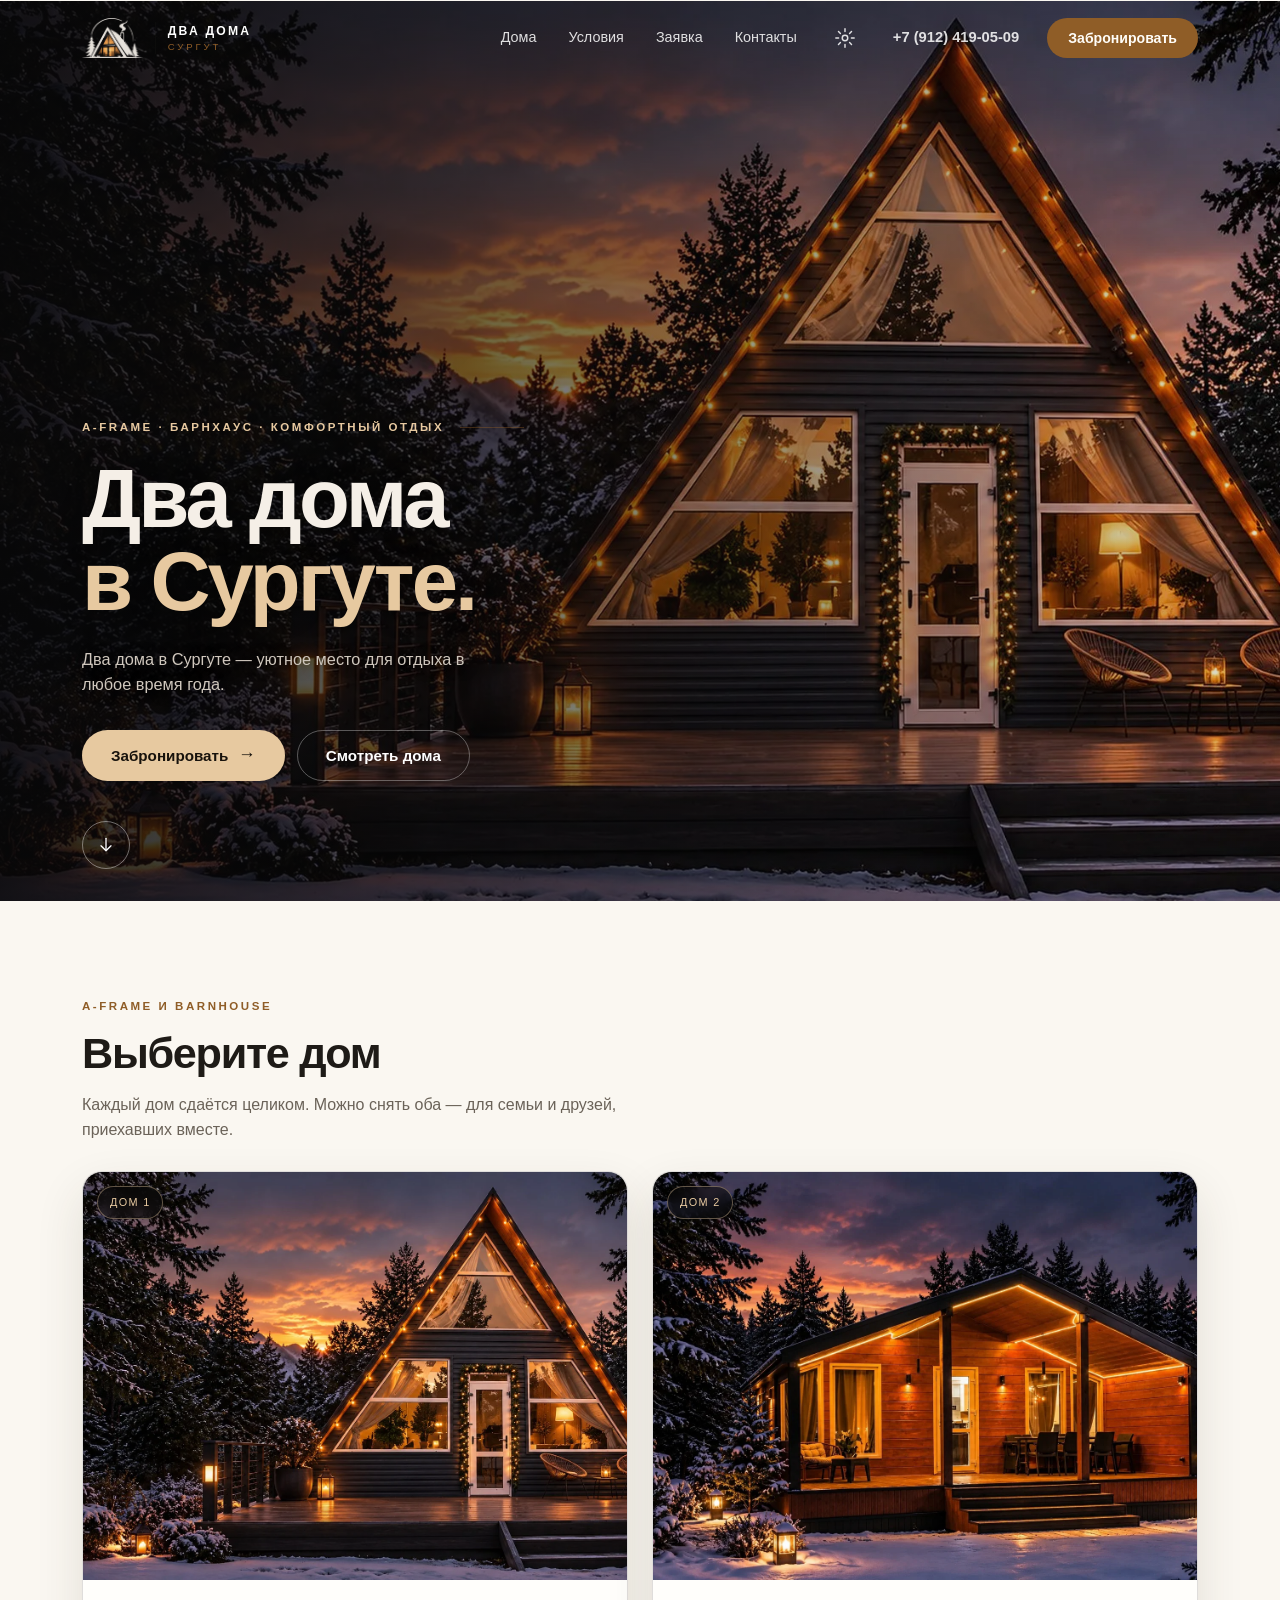
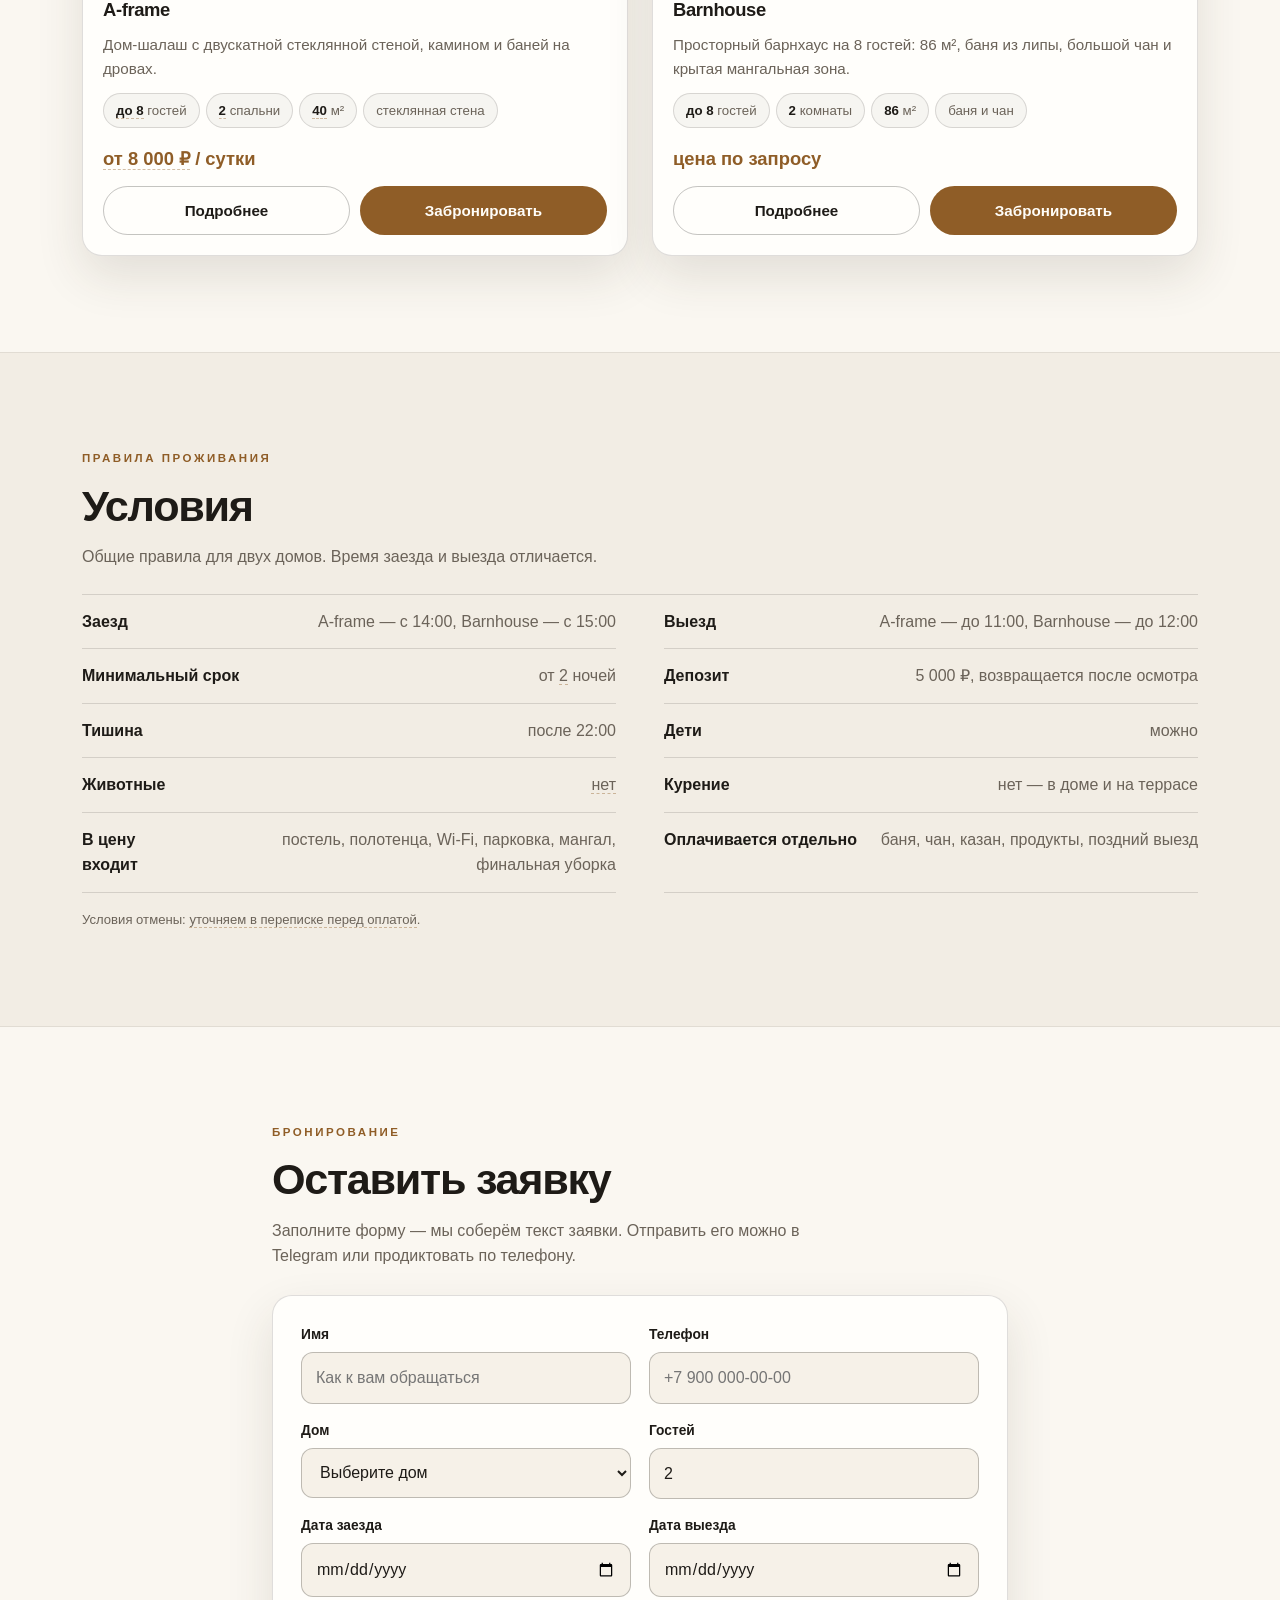
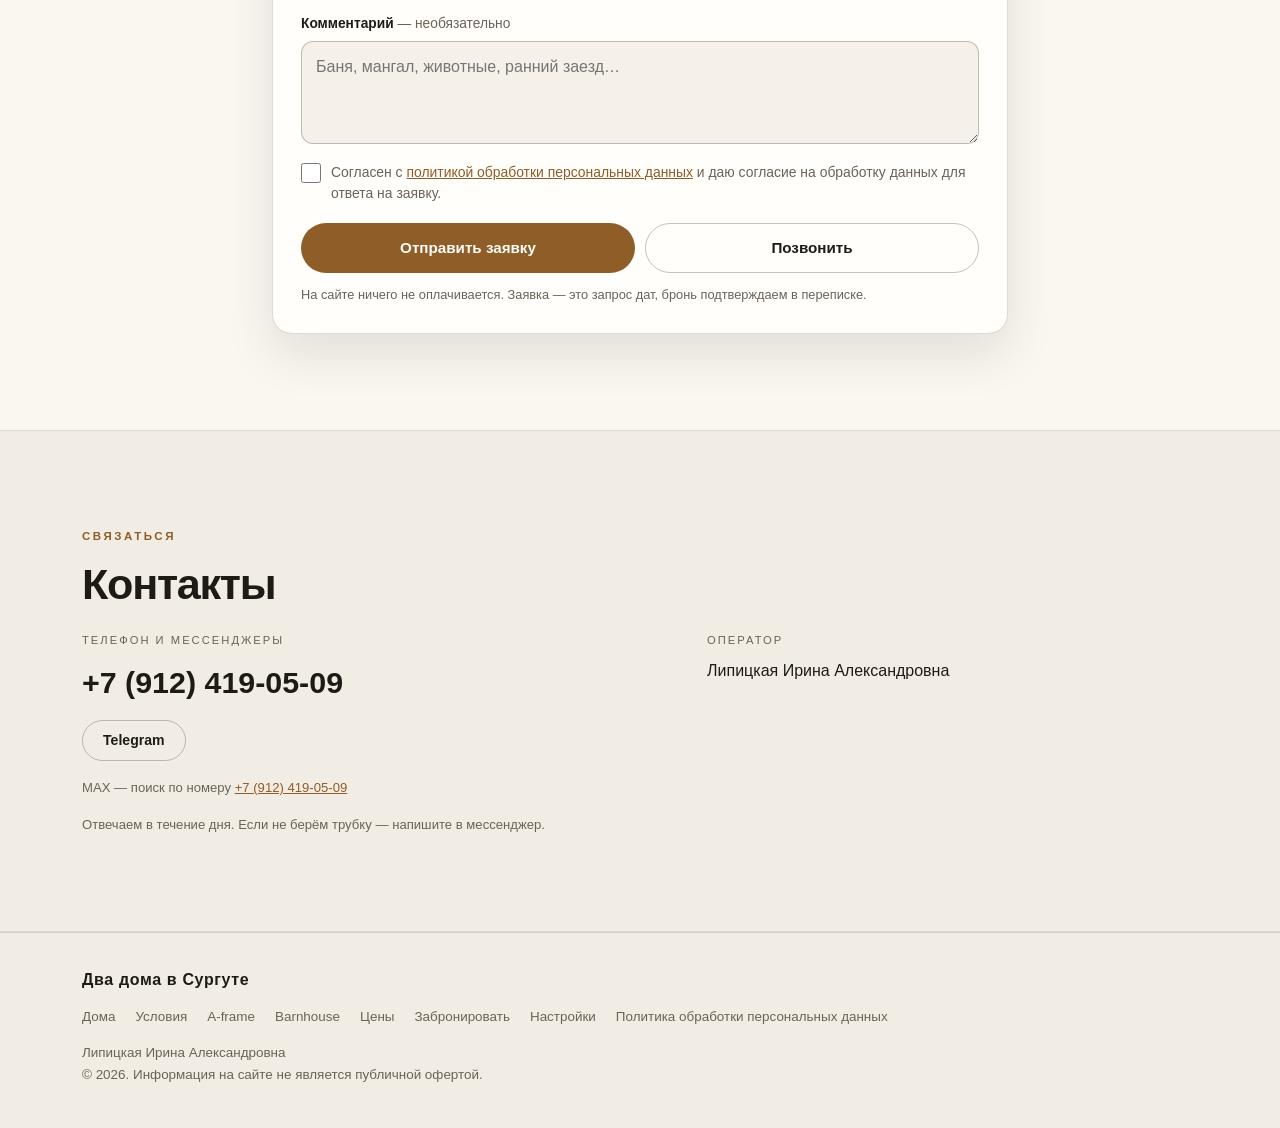
==== commit 003d3c17: "Add files via upload" ====
--- a/index.html
+++ b/index.html
@@ -1,128 +1,49 @@
-﻿<!DOCTYPE html>
+<!DOCTYPE html>
 <html lang="ru">
 <head>
 <meta charset="utf-8">
 <meta name="viewport" content="width=device-width, initial-scale=1">
 <title>Аренда дома посуточно в Сургуте — A-frame и барнхаус | Два дома</title>
-<meta name="description" content="Два дома в Сургуте посуточно: A-frame со стеклянной стеной и барнхаус с панорамными окнами. Баня, мангал, парковка, Wi-Fi. От 7 000 ₽/сутки, заявка в WhatsApp.">
+<meta name="description" content="Два дома в Сургуте посуточно: A-frame со стеклянной стеной и барнхаус с панорамными окнами. Баня, мангал, парковка, Wi-Fi. Оставьте заявку на сайте или позвоните.">
 <link rel="canonical" href="https://example.ru/">
 
 <meta property="og:type" content="website">
 <meta property="og:site_name" content="Два дома в Сургуте">
 <meta property="og:title" content="Два дома в Сургуте — посуточно: A-frame и барнхаус">
-<meta property="og:description" content="A-frame со стеклянной стеной и барнхаус с панорамными окнами. Баня, мангал, парковка. Заезд от 2 ночей.">
-<meta property="og:image" content="images/og-facade.jpg">
+<meta property="og:description" content="A-frame со стеклянной стеной и барнхаус с панорамными окнами. Баня, мангал, парковка. Заявка на сайте.">
+<meta property="og:image" content="https://example.ru/images/og-facade.jpg">
 <meta property="og:image:width" content="1200">
 <meta property="og:image:height" content="630">
-<meta property="og:image:alt" content="Фасад домов в Сургуте">
+<meta property="og:image:alt" content="Дом A-frame вечером в Сургуте">
 <meta property="og:url" content="https://example.ru/">
 <meta property="og:locale" content="ru_RU">
 <meta name="twitter:card" content="summary_large_image">
 
-<meta name="theme-color" media="(prefers-color-scheme: light)" content="#fbf9f6">
-<meta name="theme-color" media="(prefers-color-scheme: dark)" content="#14120f">
-<link rel="icon" href="data:image/svg+xml,%3Csvg xmlns='http://www.w3.org/2000/svg' viewBox='0 0 32 32'%3E%3Cpath fill='%23b04f28' d='M16 3 29 15h-4v13H7V15H3z'/%3E%3C/svg%3E">
+<meta name="theme-color" content="#0b0a09" media="(prefers-color-scheme: dark)">
+<meta name="theme-color" content="#faf7f1" media="(prefers-color-scheme: light)">
+<link rel="icon" href="images/favicon.png" type="image/png">
+<script src="assets/js/theme.js"></script>
 <link rel="stylesheet" href="assets/css/style.css">
-
-<script type="application/ld+json">
-{
-  "@context": "https://schema.org",
-  "@graph": [
-    {
-      "@type": "LodgingBusiness",
-      "@id": "https://example.ru/#business",
-      "name": "Два дома в Сургуте",
-      "description": "Посуточная аренда двух домов в Сургуте: A-frame с двускатной стеклянной стеной и барнхаус с панорамными окнами. Баня, мангал, парковка, Wi-Fi.",
-      "url": "https://example.ru/",
-      "image": "https://example.ru/images/hero-facade.jpg",
-      "telephone": "+7-900-000-00-00",
-      "priceRange": "от 7000 ₽ за сутки",
-      "currenciesAccepted": "RUB",
-      "paymentAccepted": "Наличные, перевод",
-      "checkinTime": "15:00",
-      "checkoutTime": "12:00",
-      "address": {
-        "@type": "PostalAddress",
-        "addressLocality": "Сургут",
-        "addressRegion": "Ханты-Мансийский автономный округ — Югра",
-        "addressCountry": "RU",
-        "streetAddress": "Сургут, район …"
-      },
-      "geo": { "@type": "GeoCoordinates", "latitude": 61.254, "longitude": 73.3962 },
-      "amenityFeature": [
-        { "@type": "LocationFeatureSpecification", "name": "Wi-Fi", "value": true },
-        { "@type": "LocationFeatureSpecification", "name": "Парковка", "value": true },
-        { "@type": "LocationFeatureSpecification", "name": "Кухня", "value": true },
-        { "@type": "LocationFeatureSpecification", "name": "Баня", "value": true },
-        { "@type": "LocationFeatureSpecification", "name": "Мангал", "value": true }
-      ],
-      "containsPlace": [
-        {
-          "@type": "Accommodation",
-          "@id": "https://example.ru/#aframe",
-          "name": "A-frame — дом-шалаш в Сургуте",
-          "description": "Дом-шалаш с двускатной стеклянной стеной, спальня с видом на лес.",
-          "occupancy": { "@type": "QuantitativeValue", "maxValue": 4 },
-          "numberOfBedrooms": 2,
-          "floorSize": { "@type": "QuantitativeValue", "value": 45, "unitCode": "MTK" },
-          "image": "https://example.ru/images/aframe-facade.jpg",
-          "amenityFeature": [
-            { "@type": "LocationFeatureSpecification", "name": "Wi-Fi", "value": true },
-            { "@type": "LocationFeatureSpecification", "name": "Кухня", "value": true },
-            { "@type": "LocationFeatureSpecification", "name": "Парковка", "value": true }
-          ]
-        },
-        {
-          "@type": "Accommodation",
-          "@id": "https://example.ru/#barnhouse",
-          "name": "Barnhouse — барнхаус в Сургуте",
-          "description": "Барнхаус с высокими потолками и панорамными окнами, просторная кухня-гостиная.",
-          "occupancy": { "@type": "QuantitativeValue", "maxValue": 6 },
-          "numberOfBedrooms": 3,
-          "floorSize": { "@type": "QuantitativeValue", "value": 90, "unitCode": "MTK" },
-          "image": "https://example.ru/images/barnhouse-facade.jpg",
-          "amenityFeature": [
-            { "@type": "LocationFeatureSpecification", "name": "Wi-Fi", "value": true },
-            { "@type": "LocationFeatureSpecification", "name": "Кухня", "value": true },
-            { "@type": "LocationFeatureSpecification", "name": "Парковка", "value": true }
-          ]
-        }
-      ]
-    },
-    {
-      "@type": "FAQPage",
-      "mainEntity": [
-        { "@type": "Question", "name": "Как забронировать дом?", "acceptedAnswer": { "@type": "Answer", "text": "Оставьте заявку на сайте или напишите в WhatsApp. Мы подтверждаем свободные даты, после предоплаты бронь закрепляется за вами." } },
-        { "@type": "Question", "name": "Можно ли приехать с животными?", "acceptedAnswer": { "@type": "Answer", "text": "Да, по согласованию и за доплату. Напишите в комментарии, кто приедет: порода и размер важны для уборки." } },
-        { "@type": "Question", "name": "Во сколько заезд и выезд?", "acceptedAnswer": { "@type": "Answer", "text": "Заезд с 15:00, выезд до 12:00. Ранний заезд и поздний выезд — по согласованию, если дом свободен." } },
-        { "@type": "Question", "name": "Что входит в стоимость?", "acceptedAnswer": { "@type": "Answer", "text": "Постель, полотенца, Wi-Fi, парковка, мангал и финальная уборка. Баня, продукты и поздний выезд оплачиваются отдельно." } },
-        { "@type": "Question", "name": "Можно ли отметить день рождения?", "acceptedAnswer": { "@type": "Answer", "text": "Тихий семейный праздник — да. Вечеринки с музыкой и большим числом гостей не проводим: дома в жилом районе, после 23:00 нужна тишина." } },
-        { "@type": "Question", "name": "Есть ли баня и мангал?", "acceptedAnswer": { "@type": "Answer", "text": "Да, баня на дровах и мангальная зона на территории. Баню бронируем заранее — напишите об этом в заявке." } },
-        { "@type": "Question", "name": "Как отменить бронь?", "acceptedAnswer": { "@type": "Answer", "text": "Условия отмены и возврата предоплаты уточняйте в переписке. Фиксируем договорённости в сообщении перед оплатой." } }
-      ]
-    }
-  ]
-}
-</script>
 </head>
-<body>
+<body class="has-hero hero-under">
 <a class="skip" href="#booking">Перейти к заявке</a>
 
-<!-- ШАПКА -->
 <header class="hdr" id="top">
   <div class="wrap hdr__in">
-    <a class="brand" href="#top">
-      <span class="brand__mark" aria-hidden="true"></span>
-      <span class="brand__txt">Два дома <span class="brand__dot">·</span> Сургут</span>
+    <a class="brand" href="index.html">
+      <img class="brand__logo brand__logo--dark" src="images/logo-dark.png" width="52" height="34" alt="">
+      <img class="brand__logo brand__logo--light" src="images/logo-light.png" width="52" height="34" alt="">
+      <span class="brand__divider" aria-hidden="true"></span>
+      <span class="brand__name"><b>Два дома</b><i>Сургут</i></span>
     </a>
     <nav class="hdr__nav" aria-label="Разделы">
       <a href="#houses">Дома</a>
-      <a href="#inside">Что внутри</a>
-      <a href="#prices">Цены</a>
-      <a href="#location">Расположение</a>
-      <a href="#faq">Вопросы</a>
+      <a href="#rules">Условия</a>
+      <a href="#booking">Заявка</a>
+      <a href="#contacts">Контакты</a>
     </nav>
-    <a class="hdr__phone" data-cfg-href="tel" data-cfg="phone" data-ph title="Заглушка: телефон в config.js">+7 (900) 000-00-00</a>
+    <a class="hdr__gear" href="settings.html" aria-label="Настройки" title="Настройки"><svg viewBox="0 0 24 24" fill="none" stroke="currentColor" stroke-width="1.6" stroke-linecap="round" aria-hidden="true"><circle cx="12" cy="12" r="3"/><path d="M12 2v3M12 19v3M2 12h3M19 12h3M4.9 4.9 7 7M17 17l2.1 2.1M19.1 4.9 17 7M7 17l-2.1 2.1"/></svg></a>
+    <a class="hdr__phone" data-cfg-href="tel" data-cfg="phone">+7 (912) 419-05-09</a>
     <a class="btn btn--primary btn--sm hdr__cta" href="#booking">Забронировать</a>
   </div>
 </header>
@@ -130,79 +51,80 @@
 <main>
 <!-- ПЕРВЫЙ ЭКРАН -->
 <section class="hero" aria-labelledby="hero-title">
-  <picture class="hero__bg">
-    <source srcset="images/hero-facade.webp" type="image/webp">
-    <img src="images/hero-facade.jpg" width="1920" height="1080" alt="Фасад двух домов для посуточной аренды в Сургуте" fetchpriority="high" decoding="async">
-  </picture>
+  <div class="hero__bg">
+    <img class="hero__bg-blur" src="images/aframe-banner.jpg" alt="" aria-hidden="true" decoding="async">
+    <picture>
+      <source srcset="images/aframe-banner.webp" type="image/webp">
+      <img class="hero__bg-main" src="images/aframe-banner.jpg" width="1920" height="1080" alt="A-frame в зимнем лесу вечером" fetchpriority="high" decoding="async">
+    </picture>
+  </div>
   <div class="wrap hero__in">
-    <p class="kicker">Сургут · посуточно</p>
-    <h1 id="hero-title">Два дома в Сургуте — посуточно</h1>
-    <p class="hero__lead">A-frame с двускатной стеклянной стеной и барнхаус с панорамными окнами. Лес рядом, баня и мангал на территории, парковка во дворе.</p>
+    <p class="kicker">A-frame · барнхаус · комфортный отдых</p>
+    <h1 id="hero-title">Два дома<br><span>в Сургуте.</span></h1>
+    <p class="hero__lead">Два дома в Сургуте — уютное место для отдыха в любое время года.</p>
     <div class="hero__btns">
-      <a class="btn btn--primary" href="#booking">Забронировать</a>
-      <a class="btn btn--ghost btn--onphoto" href="#houses">Смотреть дома</a>
-    </div>
-    <ul class="hero__meta">
-      <li>Заезд с <span data-cfg="checkin" data-ph>15:00</span></li>
-      <li>Выезд до <span data-cfg="checkout" data-ph>12:00</span></li>
-      <li>от <span data-cfg="minNights" data-ph>2</span> ночей</li>
-    </ul>
-  </div>
-</section>
-
-<!-- КАРТОЧКИ ДОМОВ -->
+      <a class="btn btn--primary" href="#booking">Забронировать <span class="btn__arrow" aria-hidden="true">→</span></a>
+      <a class="btn btn--ghost" href="#houses">Смотреть дома</a>
+    </div>
+  </div>
+  <a class="hero__scroll" href="#houses" aria-label="Листать к домам">
+    <svg viewBox="0 0 24 24" fill="none" stroke="currentColor" stroke-width="1.6" stroke-linecap="round" stroke-linejoin="round" aria-hidden="true"><path d="M12 4v14"/><path d="m6 13 6 6 6-6"/></svg>
+  </a>
+</section>
+
+<!-- ВЫБОР ДОМОВ -->
 <section class="sect" id="houses" aria-labelledby="houses-title">
   <div class="wrap">
-    <p class="kicker">Два объекта на одной территории</p>
+    <p class="kicker">A-frame и Barnhouse</p>
     <h2 id="houses-title">Выберите дом</h2>
     <p class="sect__lead">Каждый дом сдаётся целиком. Можно снять оба — для семьи и друзей, приехавших вместе.</p>
 
     <div class="cards">
       <article class="card">
-        <div class="card__media">
+        <a class="card__media" href="aframe.html" aria-label="A-frame — подробнее">
           <picture>
-            <source srcset="images/aframe-facade.webp" type="image/webp">
-            <img src="images/aframe-facade.jpg" width="1600" height="1200" loading="lazy" decoding="async" alt="A-frame — фасад дома-шалаша в Сургуте">
+            <source srcset="images/aframe-main.webp" type="image/webp">
+            <img src="images/aframe-main.jpg" width="1640" height="959" loading="lazy" decoding="async" alt="A-frame — фасад дома-шалаша вечером">
           </picture>
           <span class="card__tag">Дом 1</span>
-        </div>
+        </a>
         <div class="card__body">
-          <h3>A-frame</h3>
-          <p class="card__txt">Дом-шалаш с двускатной стеклянной стеной. Спальня с видом на лес, второй свет, панорама прямо из кровати.</p>
+          <h3><a href="aframe.html">A-frame</a></h3>
+          <p class="card__txt" data-cfg="aframe.tagline">Дом-шалаш с двускатной стеклянной стеной, камином и баней на дровах.</p>
           <ul class="facts">
-            <li><b data-cfg="aframe.guests" data-ph>до 4</b> гостей</li>
+            <li><b data-cfg="aframe.guests" data-ph>до 8</b> гостей</li>
             <li><b data-cfg="aframe.bedrooms" data-ph>2</b> спальни</li>
-            <li><b data-cfg="aframe.area" data-ph>45</b> м²</li>
-            <li>терраса</li>
+            <li><b data-cfg="aframe.area" data-ph>40</b> м²</li>
+            <li>стеклянная стена</li>
           </ul>
-          <p class="card__price"><span data-cfg="from.aframe" data-ph>от 7 000 ₽</span> / сутки</p>
+          <p class="card__price"><span data-cfg="aframe.priceFrom" data-ph>от 8 000 ₽</span> / сутки</p>
           <div class="card__btns">
-            <a class="btn btn--ghost" href="#aframe">Подробнее</a>
+            <a class="btn btn--ghost" href="aframe.html">Подробнее</a>
             <a class="btn btn--primary" href="#booking" data-book="A-frame">Забронировать</a>
           </div>
         </div>
       </article>
 
       <article class="card">
-        <div class="card__media">
+        <a class="card__media" href="barnhouse.html" aria-label="Barnhouse — подробнее">
           <picture>
-            <source srcset="images/barnhouse-facade.webp" type="image/webp">
-            <img src="images/barnhouse-facade.jpg" width="1600" height="1200" loading="lazy" decoding="async" alt="Барнхаус — фасад дома с панорамными окнами в Сургуте">
+            <source srcset="images/barnhouse-main.webp" type="image/webp">
+            <img src="images/barnhouse-main.jpg" width="1638" height="960" loading="lazy" decoding="async" alt="Барнхаус — фасад с вечерней подсветкой">
           </picture>
           <span class="card__tag">Дом 2</span>
-        </div>
+        </a>
         <div class="card__body">
-          <h3>Barnhouse</h3>
-          <p class="card__txt">Высокие потолки, панорамные окна во всю стену, большая кухня-гостиная. Подходит семьям и компаниям.</p>
+          <h3><a href="barnhouse.html">Barnhouse</a></h3>
+          <p class="card__txt" data-cfg="barnhouse.tagline">Просторный барнхаус на 8 гостей: 86 м², баня из липы, большой чан и крытая мангальная зона.</p>
           <ul class="facts">
-            <li><b data-cfg="barnhouse.guests" data-ph>до 6</b> гостей</li>
-            <li><b data-cfg="barnhouse.bedrooms" data-ph>3</b> спальни</li>
-            <li><b data-cfg="barnhouse.area" data-ph>90</b> м²</li>
-            <li>панорамные окна</li>
+            <li><b data-cfg="barnhouse.guests">до 8</b> гостей</li>
+            <li><b data-cfg="barnhouse.bedrooms">2</b> комнаты</li>
+            <li><b data-cfg="barnhouse.area">86</b> м²</li>
+            <li>баня и чан</li>
           </ul>
-          <p class="card__price"><span data-cfg="from.barnhouse" data-ph>от 11 000 ₽</span> / сутки</p>
+          <p class="card__price"><span data-cfg="barnhouse.priceFrom">цена по запросу</span></p>
           <div class="card__btns">
-            <a class="btn btn--ghost" href="#barnhouse">Подробнее</a>
+            <a class="btn btn--ghost" href="barnhouse.html">Подробнее</a>
             <a class="btn btn--primary" href="#booking" data-book="Barnhouse">Забронировать</a>
           </div>
         </div>
@@ -211,243 +133,34 @@
   </div>
 </section>
 
-<!-- ДОМ 1: A-FRAME -->
-<section class="sect sect--alt" id="aframe" aria-labelledby="aframe-title">
-  <div class="wrap">
-    <p class="kicker">Дом 1 · <span data-cfg="aframe.guests" data-ph>до 4</span> гостей</p>
-    <h2 id="aframe-title">A-frame в Сургуте</h2>
-    <p class="sect__lead">Дом-шалаш с двускатной стеклянной стеной: утром — лес в окне из кровати, вечером — тёплая подсветка фасада. Внутри компактно и продуманно: спальня на втором уровне, кухня-гостиная и душ.</p>
-
-    <div class="gal" id="gal-aframe">
-      <figure class="shot">
-        <button class="shot__btn" type="button" data-label="A-frame · фасад" aria-label="Открыть фото: A-frame — фасад">
-          <picture>
-            <source srcset="images/aframe-facade.webp" type="image/webp">
-            <img src="images/aframe-facade.jpg" width="1600" height="1200" loading="lazy" decoding="async" alt="A-frame — фасад дома">
-          </picture>
-        </button>
-      </figure>
-      <figure class="shot">
-        <button class="shot__btn" type="button" data-label="A-frame · гостиная" aria-label="Открыть фото: A-frame — гостиная">
-          <picture>
-            <source srcset="images/aframe-living.webp" type="image/webp">
-            <img src="images/aframe-living.jpg" width="1600" height="1200" loading="lazy" decoding="async" alt="A-frame — гостиная">
-          </picture>
-        </button>
-      </figure>
-      <figure class="shot">
-        <button class="shot__btn" type="button" data-label="A-frame · спальня" aria-label="Открыть фото: A-frame — спальня">
-          <picture>
-            <source srcset="images/aframe-bedroom.webp" type="image/webp">
-            <img src="images/aframe-bedroom.jpg" width="1600" height="1200" loading="lazy" decoding="async" alt="A-frame — спальня">
-          </picture>
-        </button>
-      </figure>
-      <figure class="shot">
-        <button class="shot__btn" type="button" data-label="A-frame · вид из окна" aria-label="Открыть фото: A-frame — вид из окна">
-          <picture>
-            <source srcset="images/aframe-window.webp" type="image/webp">
-            <img src="images/aframe-window.jpg" width="1600" height="1200" loading="lazy" decoding="async" alt="A-frame — вид из окна на лес">
-          </picture>
-        </button>
-      </figure>
-      <figure class="shot">
-        <button class="shot__btn" type="button" data-label="A-frame · вечерняя подсветка" aria-label="Открыть фото: A-frame — вечерняя подсветка">
-          <picture>
-            <source srcset="images/aframe-evening.webp" type="image/webp">
-            <img src="images/aframe-evening.jpg" width="1600" height="1200" loading="lazy" decoding="async" alt="A-frame — вечерняя подсветка">
-          </picture>
-        </button>
-      </figure>
-    </div>
-
-    <div class="sect__cta">
-      <a class="btn btn--primary" href="#booking" data-book="A-frame">Забронировать A-frame</a>
-      <span class="sect__cta-note"><span data-cfg="from.aframe" data-ph>от 7 000 ₽</span> / сутки, минимум <span data-cfg="minNights" data-ph>2</span> ночи</span>
-    </div>
-  </div>
-</section>
-
-<!-- ДОМ 2: BARNHOUSE -->
-<section class="sect" id="barnhouse" aria-labelledby="barnhouse-title">
-  <div class="wrap">
-    <p class="kicker">Дом 2 · <span data-cfg="barnhouse.guests" data-ph>до 6</span> гостей</p>
-    <h2 id="barnhouse-title">Барнхаус в Сургуте</h2>
-    <p class="sect__lead">Высокие потолки, панорамные окна во всю стену и большая кухня-гостиная, где удобно собираться компанией. Три спальни — хватит и семье с детьми, и двум парам.</p>
-
-    <div class="gal" id="gal-barnhouse">
-      <figure class="shot">
-        <button class="shot__btn" type="button" data-label="Barnhouse · фасад" aria-label="Открыть фото: Barnhouse — фасад">
-          <picture>
-            <source srcset="images/barnhouse-facade.webp" type="image/webp">
-            <img src="images/barnhouse-facade.jpg" width="1600" height="1200" loading="lazy" decoding="async" alt="Барнхаус — фасад дома">
-          </picture>
-        </button>
-      </figure>
-      <figure class="shot">
-        <button class="shot__btn" type="button" data-label="Barnhouse · гостиная" aria-label="Открыть фото: Barnhouse — гостиная">
-          <picture>
-            <source srcset="images/barnhouse-living.webp" type="image/webp">
-            <img src="images/barnhouse-living.jpg" width="1600" height="1200" loading="lazy" decoding="async" alt="Барнхаус — гостиная с панорамными окнами">
-          </picture>
-        </button>
-      </figure>
-      <figure class="shot">
-        <button class="shot__btn" type="button" data-label="Barnhouse · спальня" aria-label="Открыть фото: Barnhouse — спальня">
-          <picture>
-            <source srcset="images/barnhouse-bedroom.webp" type="image/webp">
-            <img src="images/barnhouse-bedroom.jpg" width="1600" height="1200" loading="lazy" decoding="async" alt="Барнхаус — спальня">
-          </picture>
-        </button>
-      </figure>
-      <figure class="shot">
-        <button class="shot__btn" type="button" data-label="Barnhouse · вид из окна" aria-label="Открыть фото: Barnhouse — вид из окна">
-          <picture>
-            <source srcset="images/barnhouse-window.webp" type="image/webp">
-            <img src="images/barnhouse-window.jpg" width="1600" height="1200" loading="lazy" decoding="async" alt="Барнхаус — вид из окна">
-          </picture>
-        </button>
-      </figure>
-      <figure class="shot">
-        <button class="shot__btn" type="button" data-label="Barnhouse · вечерняя подсветка" aria-label="Открыть фото: Barnhouse — вечерняя подсветка">
-          <picture>
-            <source srcset="images/barnhouse-evening.webp" type="image/webp">
-            <img src="images/barnhouse-evening.jpg" width="1600" height="1200" loading="lazy" decoding="async" alt="Барнхаус — вечерняя подсветка">
-          </picture>
-        </button>
-      </figure>
-    </div>
-
-    <div class="sect__cta">
-      <a class="btn btn--primary" href="#booking" data-book="Barnhouse">Забронировать Barnhouse</a>
-      <span class="sect__cta-note"><span data-cfg="from.barnhouse" data-ph>от 11 000 ₽</span> / сутки, минимум <span data-cfg="minNights" data-ph>2</span> ночи</span>
-    </div>
-  </div>
-</section>
-
-<!-- ЧТО ВНУТРИ -->
-<section class="sect sect--alt" id="inside" aria-labelledby="inside-title">
-  <div class="wrap">
-    <p class="kicker">Оснащение</p>
-    <h2 id="inside-title">Что внутри</h2>
-    <!-- Оставьте только то, что действительно есть в домах: удалите ненужные <li> -->
-    <ul class="checklist">
-      <li><input type="checkbox" checked disabled tabindex="-1" aria-hidden="true"><span>Wi-Fi</span></li>
-      <li><input type="checkbox" checked disabled tabindex="-1" aria-hidden="true"><span>Кухня: плита, холодильник, посуда</span></li>
-      <li><input type="checkbox" checked disabled tabindex="-1" aria-hidden="true"><span>Парковка во дворе</span></li>
-      <li><input type="checkbox" checked disabled tabindex="-1" aria-hidden="true"><span>Баня на дровах</span></li>
-      <li><input type="checkbox" checked disabled tabindex="-1" aria-hidden="true"><span>Мангал и беседка</span></li>
-      <li><input type="checkbox" checked disabled tabindex="-1" aria-hidden="true"><span>Постель и полотенца</span></li>
-      <li><input type="checkbox" checked disabled tabindex="-1" aria-hidden="true"><span>Стиральная машина</span></li>
-      <li><input type="checkbox" checked disabled tabindex="-1" aria-hidden="true"><span>Телевизор, Smart TV</span></li>
-      <li><input type="checkbox" checked disabled tabindex="-1" aria-hidden="true"><span>Фен, утюг</span></li>
-      <li><input type="checkbox" disabled tabindex="-1" aria-hidden="true"><span>Детская кроватка по запросу</span></li>
-    </ul>
-    <p class="note">Всё, что отмечено, есть в обоих домах. Чего-то не хватает — спросите в WhatsApp, подскажем.</p>
-  </div>
-</section>
-
 <!-- УСЛОВИЯ -->
-<section class="sect" id="rules" aria-labelledby="rules-title">
+<section class="sect sect--alt" id="rules" aria-labelledby="rules-title">
   <div class="wrap">
     <p class="kicker">Правила проживания</p>
     <h2 id="rules-title">Условия</h2>
+    <p class="sect__lead">Общие правила для двух домов. Время заезда и выезда отличается.</p>
     <dl class="rules">
-      <div><dt>Заезд</dt><dd>с <span data-cfg="checkin" data-ph>15:00</span>, по согласованию — раньше</dd></div>
-      <div><dt>Выезд</dt><dd>до <span data-cfg="checkout" data-ph>12:00</span>, поздний выезд — по согласованию</dd></div>
-      <div><dt>Минимальный срок</dt><dd><span data-cfg="minNights" data-ph>2</span> ночи; в праздники — по запросу</dd></div>
-      <div><dt>Депозит</dt><dd><span data-cfg="deposit" data-ph>5 000 ₽</span>, возвращается при выезде</dd></div>
-      <div><dt>Вечеринки</dt><dd>нет: тишина после 23:00, только заявленное число гостей</dd></div>
-      <div><dt>Животные</dt><dd data-cfg="pets" data-ph>по согласованию, +500 ₽/сутки</dd></div>
+      <div><dt>Заезд</dt><dd>A-frame — с <span data-cfg="checkin">14:00</span>, Barnhouse — с <span data-cfg="barnhouse.checkin">15:00</span></dd></div>
+      <div><dt>Выезд</dt><dd>A-frame — до <span data-cfg="checkout">11:00</span>, Barnhouse — до <span data-cfg="barnhouse.checkout">12:00</span></dd></div>
+      <div><dt>Минимальный срок</dt><dd>от <span data-cfg="minNights" data-ph>2</span> ночей</dd></div>
+      <div><dt>Депозит</dt><dd><span data-cfg="deposit">5 000 ₽</span>, возвращается после осмотра</dd></div>
+      <div><dt>Тишина</dt><dd>после 22:00</dd></div>
+      <div><dt>Дети</dt><dd>можно</dd></div>
+      <div><dt>Животные</dt><dd><span data-cfg="pets" data-ph>нет</span></dd></div>
+      <div><dt>Курение</dt><dd>нет — в доме и на террасе</dd></div>
       <div><dt>В цену входит</dt><dd>постель, полотенца, Wi-Fi, парковка, мангал, финальная уборка</dd></div>
-      <div><dt>Оплачивается отдельно</dt><dd>баня, продукты, поздний выезд</dd></div>
+      <div><dt>Оплачивается отдельно</dt><dd>баня, чан, казан, продукты, поздний выезд</dd></div>
     </dl>
-    <p class="note">Правила типовые — замените на свои в <code>index.html</code> (раздел «Условия»).</p>
-  </div>
-</section>
-
-<!-- ЦЕНЫ -->
-<section class="sect sect--alt" id="prices" aria-labelledby="prices-title">
-  <div class="wrap">
-    <p class="kicker">Стоимость</p>
-    <h2 id="prices-title">Цены</h2>
-    <p class="sect__lead">Цена за дом целиком, за сутки. Праздничные даты — Новый год, майские и другие длинные выходные.</p>
-
-    <div class="table-wrap">
-      <table class="tbl" id="priceTable">
-        <thead>
-          <tr>
-            <th scope="col">Дом</th>
-            <th scope="col">Будни <span>пн–чт</span></th>
-            <th scope="col">Выходные <span>пт–вс</span></th>
-            <th scope="col">Праздники</th>
-          </tr>
-        </thead>
-        <tbody>
-          <tr>
-            <th scope="row">A-frame</th>
-            <td data-label="Будни" data-cfg="price.aframe.weekday" data-ph>7 000 ₽</td>
-            <td data-label="Выходные" data-cfg="price.aframe.weekend" data-ph>9 000 ₽</td>
-            <td data-label="Праздники" data-cfg="price.aframe.holiday" data-ph>11 000 ₽</td>
-          </tr>
-          <tr>
-            <th scope="row">Barnhouse</th>
-            <td data-label="Будни" data-cfg="price.barnhouse.weekday" data-ph>11 000 ₽</td>
-            <td data-label="Выходные" data-cfg="price.barnhouse.weekend" data-ph>14 000 ₽</td>
-            <td data-label="Праздники" data-cfg="price.barnhouse.holiday" data-ph>17 000 ₽</td>
-          </tr>
-        </tbody>
-      </table>
-    </div>
-
-    <h3 class="sub">Дополнительные услуги</h3>
-    <div class="table-wrap">
-      <table class="tbl">
-        <thead>
-          <tr><th scope="col">Услуга</th><th scope="col">Цена</th><th scope="col">Примечание</th></tr>
-        </thead>
-        <tbody id="extrasBody">
-          <tr><td colspan="3">Доп. услуги и цены — в WhatsApp.</td></tr>
-        </tbody>
-      </table>
-    </div>
-    <p class="note">Цены — заглушки. Реальные значения меняются в <code>assets/js/config.js</code>.</p>
-  </div>
-</section>
-
-<!-- РАСПОЛОЖЕНИЕ -->
-<section class="sect" id="location" aria-labelledby="location-title">
-  <div class="wrap">
-    <p class="kicker">Как добраться</p>
-    <h2 id="location-title">Расположение</h2>
-    <div class="loc">
-      <div class="loc__txt">
-        <p class="loc__addr" data-cfg="addressShort" data-ph title="Заглушка: адрес в config.js">Сургут, район …</p>
-        <p>Точный адрес присылаем после подтверждения брони. Территория огорожена, во дворе парковка на 3–4 машины.</p>
-        <ul class="loc__dist">
-          <li><span>Аэропорт Сургут</span><b data-cfg="minutes.airport" data-ph>20 мин</b></li>
-          <li><span>Центр города</span><b data-cfg="minutes.center" data-ph>15 мин</b></li>
-          <li><span>Ж/д вокзал</span><b data-cfg="minutes.station" data-ph>10 мин</b></li>
-        </ul>
-        <p class="note">Время на машине, без пробок.</p>
-      </div>
-      <div class="loc__map">
-        <picture>
-          <source srcset="images/map.webp" type="image/webp">
-          <img src="images/map.jpg" width="1200" height="900" loading="lazy" decoding="async" alt="Карта: расположение домов в Сургуте">
-        </picture>
-        <span class="loc__map-note">Скриншот карты с меткой — заглушка. Замените на настоящий или вставьте Яндекс.Карту (инструкция в README).</span>
-      </div>
-    </div>
+    <p class="note">Условия отмены: <span data-cfg="cancel" data-ph>уточняем в переписке перед оплатой</span>.</p>
   </div>
 </section>
 
 <!-- ЗАЯВКА -->
-<section class="sect sect--alt" id="booking" aria-labelledby="booking-title">
+<section class="sect" id="booking" aria-labelledby="booking-title">
   <div class="wrap wrap--narrow">
     <p class="kicker">Бронирование</p>
     <h2 id="booking-title">Оставить заявку</h2>
-    <p class="sect__lead">Заполните форму — мы сформируем текст заявки и откроем WhatsApp. Ответим в течение дня и подтвердим даты.</p>
+    <p class="sect__lead">Заполните форму — мы соберём текст заявки. Отправить его можно в Telegram или продиктовать по телефону.</p>
 
     <form class="form" id="bookingForm" novalidate>
       <div class="form__grid">
@@ -465,8 +178,8 @@
           <label for="f-house">Дом</label>
           <select id="f-house" name="house" required>
             <option value="">Выберите дом</option>
-            <option value="A-frame">A-frame — до 4 гостей</option>
-            <option value="Barnhouse">Barnhouse — до 6 гостей</option>
+            <option value="A-frame">A-frame</option>
+            <option value="Barnhouse">Barnhouse</option>
             <option value="Ещё не выбрал">Ещё не выбрал, подскажите</option>
           </select>
           <p class="err" id="e-house" hidden></p>
@@ -488,7 +201,7 @@
         </div>
         <div class="field field--wide">
           <label for="f-comment">Комментарий <span class="opt">— необязательно</span></label>
-          <textarea id="f-comment" name="comment" rows="3" placeholder="Баня, мангал, животное, ранний заезд…"></textarea>
+          <textarea id="f-comment" name="comment" rows="3" placeholder="Баня, мангал, животные, ранний заезд…"></textarea>
         </div>
       </div>
 
@@ -500,59 +213,20 @@
 
       <div class="form__actions">
         <button class="btn btn--primary" type="submit">Отправить заявку</button>
-        <a class="btn btn--ghost" data-cfg-href="whatsapp" target="_blank" rel="noopener">Написать в WhatsApp</a>
-      </div>
-      <p class="form__hint">Ничего не оплачивается на сайте. Заявка — это запрос дат, бронь подтверждаем в переписке.</p>
+        <a class="btn btn--ghost" data-cfg-href="tel">Позвонить</a>
+      </div>
+      <p class="form__hint">На сайте ничего не оплачивается. Заявка — это запрос дат, бронь подтверждаем в переписке.</p>
     </form>
 
     <div class="done" id="done" hidden>
       <h3>Заявка сформирована</h3>
-      <p>Мы открыли WhatsApp с готовым сообщением. Если окно не появилось — нажмите кнопку ниже.</p>
+      <p>Текст заявки скопирован — отправьте его в Telegram или продиктуйте по телефону.</p>
       <pre class="done__text" id="doneText"></pre>
       <div class="done__btns">
-        <a class="btn btn--primary" id="doneWa" target="_blank" rel="noopener">Открыть WhatsApp</a>
-        <a class="btn btn--ghost" id="doneTg" target="_blank" rel="noopener">Открыть Telegram</a>
+        <a class="btn btn--primary" id="doneTg" target="_blank" rel="noopener">Открыть Telegram</a>
         <button class="btn btn--ghost" type="button" id="doneCopy">Скопировать текст</button>
       </div>
       <p class="done__hint" id="doneHint">Текст заявки уже скопирован в буфер обмена — можно вставить его в любой мессенджер.</p>
-    </div>
-  </div>
-</section>
-
-<!-- FAQ -->
-<section class="sect" id="faq" aria-labelledby="faq-title">
-  <div class="wrap wrap--narrow">
-    <p class="kicker">Частые вопросы</p>
-    <h2 id="faq-title">Вопросы и ответы</h2>
-    <div class="faq">
-      <details>
-        <summary>Как забронировать дом?</summary>
-        <p>Оставьте заявку на сайте или напишите в WhatsApp. Мы подтверждаем свободные даты, после предоплаты бронь закрепляется за вами.</p>
-      </details>
-      <details>
-        <summary>Можно ли приехать с животными?</summary>
-        <p>Да, по согласованию и за доплату. Напишите в комментарии, кто приедет: порода и размер важны для уборки.</p>
-      </details>
-      <details>
-        <summary>Во сколько заезд и выезд?</summary>
-        <p>Заезд с <span data-cfg="checkin" data-ph>15:00</span>, выезд до <span data-cfg="checkout" data-ph>12:00</span>. Ранний заезд и поздний выезд — по согласованию, если дом свободен.</p>
-      </details>
-      <details>
-        <summary>Что входит в стоимость?</summary>
-        <p>Постель, полотенца, Wi-Fi, парковка, мангал и финальная уборка. Баня, продукты и поздний выезд оплачиваются отдельно.</p>
-      </details>
-      <details>
-        <summary>Можно ли отметить день рождения?</summary>
-        <p>Тихий семейный праздник — да. Вечеринки с музыкой и большим числом гостей не проводим: дома в жилом районе, после 23:00 нужна тишина.</p>
-      </details>
-      <details>
-        <summary>Есть ли баня и мангал?</summary>
-        <p>Да, баня на дровах и мангальная зона на территории. Баню бронируем заранее — напишите об этом в заявке.</p>
-      </details>
-      <details>
-        <summary>Как отменить бронь?</summary>
-        <p>Условия отмены и возврата предоплаты — <span data-cfg="cancel" data-ph title="Заглушка: условия отмены в config.js">уточните у нас в переписке</span>. Фиксируем договорённости в сообщении перед оплатой.</p>
-      </details>
     </div>
   </div>
 </section>
@@ -565,61 +239,45 @@
     <div class="contacts">
       <div>
         <p class="contacts__label">Телефон и мессенджеры</p>
-        <p><a class="contacts__big" data-cfg-href="tel" data-cfg="phone" data-ph>+7 (900) 000-00-00</a></p>
+        <p><a class="contacts__big" data-cfg-href="tel" data-cfg="phone">+7 (912) 419-05-09</a></p>
         <p class="contacts__links">
-          <a class="btn btn--ghost btn--sm" data-cfg-href="whatsapp" target="_blank" rel="noopener">WhatsApp</a>
           <a class="btn btn--ghost btn--sm" data-cfg-href="telegram" target="_blank" rel="noopener">Telegram</a>
-          <a class="btn btn--ghost btn--sm" data-cfg-href="email" data-cfg="email" data-ph>booking@example.ru</a>
         </p>
-        <p class="note">Отвечаем с 9:00 до 21:00. Если не берём трубку — напишите в мессенджер.</p>
+        <p class="note">MAX — поиск по номеру <a data-cfg-href="tel" data-cfg="phone">+7 (912) 419-05-09</a></p>
+        <p class="note">Отвечаем в течение дня. Если не берём трубку — напишите в мессенджер.</p>
       </div>
       <div>
-        <p class="contacts__label">Реквизиты</p>
-        <p><span data-cfg="legalName" data-ph>ИП Фамилия Имя Отчество</span><br>
-           ИНН <span data-cfg="inn" data-ph>000000000000</span><br>
-           ОГРНИП <span data-cfg="ogrnip" data-ph>300000000000000</span></p>
-        <p class="note">Адрес: <span data-cfg="addressFull" data-ph>Сургут, …</span></p>
+        <p class="contacts__label">Оператор</p>
+        <p><span data-cfg="legalName">Липицкая Ирина Александровна</span></p>
       </div>
     </div>
   </div>
 </section>
 </main>
 
-<!-- ПОДВАЛ -->
 <footer class="foot">
   <div class="wrap foot__in">
     <p class="foot__brand">Два дома в Сургуте</p>
     <nav class="foot__nav" aria-label="Подвал">
       <a href="#houses">Дома</a>
-      <a href="#prices">Цены</a>
+      <a href="#rules">Условия</a>
+      <a href="aframe.html">A-frame</a>
+      <a href="barnhouse.html">Barnhouse</a>
+      <a href="aframe.html#prices">Цены</a>
       <a href="#booking">Забронировать</a>
+      <a href="settings.html">Настройки</a>
       <a href="privacy.html">Политика обработки персональных данных</a>
     </nav>
     <p class="foot__legal">
-      <span data-cfg="legalName" data-ph>ИП Фамилия Имя Отчество</span> · ИНН <span data-cfg="inn" data-ph>000000000000</span><br>
+      <span data-cfg="legalName">Липицкая Ирина Александровна</span><br>
       © 2026. Информация на сайте не является публичной офертой.
     </p>
   </div>
 </footer>
 
-<!-- МОБИЛЬНАЯ КНОПКА БРОНИ -->
 <div class="bar" id="stickyBar">
   <a class="btn btn--primary" href="#booking">Забронировать</a>
-  <a class="btn btn--ghost" data-cfg-href="whatsapp" target="_blank" rel="noopener">WhatsApp</a>
-</div>
-
-<!-- ПРОСМОТР ФОТО -->
-<div class="lb" id="lightbox" role="dialog" aria-modal="true" aria-label="Просмотр фотографий" hidden>
-  <button class="lb__close" type="button" aria-label="Закрыть просмотр">×</button>
-  <button class="lb__nav lb__nav--prev" type="button" aria-label="Предыдущее фото">‹</button>
-  <figure class="lb__stage">
-    <picture>
-      <source id="lbWebp" type="image/webp">
-      <img id="lbImg" alt="" width="1600" height="1200" decoding="async">
-    </picture>
-    <figcaption class="lb__cap" id="lbCap"></figcaption>
-  </figure>
-  <button class="lb__nav lb__nav--next" type="button" aria-label="Следующее фото">›</button>
+  <a class="btn btn--ghost" data-cfg-href="tel">Позвонить</a>
 </div>
 
 <script src="assets/js/config.js"></script>
--- a/assets/css/style.css
+++ b/assets/css/style.css
@@ -1,41 +1,61 @@
 /* ==========================================================================
-   Два дома в Сургуте — стили. Mobile-first, системная тема.
+   Два дома в Сургуте — статический лендинг.
+   Mobile-first. Тёмная тема по умолчанию, светлая — по системной настройке.
+   Все цвета — в переменных, чтобы темы менялись в одном месте.
    ========================================================================== */
 
 :root {
-  --bg: #fbf9f6;
-  --surface: #ffffff;
-  --surface-2: #f4efe9;
-  --text: #1c1a18;
-  --muted: #6d655e;
-  --line: #e6ded5;
-  --accent: #b04f28;
-  --accent-h: #94401f;
-  --accent-ink: #ffffff;
-  --green: #2f5c49;
+  --bg: #0c0b0a;
+  --bg-soft: #121110;
+  --surface: #171513;
+  --surface-2: #100f0e;
+  --text: #f4efe6;
+  --muted: #a59c92;
+  --lead: #cfc7bd;
+  --line: rgba(255, 255, 255, 0.12);
+  --line-soft: rgba(255, 255, 255, 0.07);
+  --line-strong: rgba(255, 255, 255, 0.26);
+  --chip: rgba(255, 255, 255, 0.04);
+  --gold: #e5c69c;
+  --gold-soft: #f2dcbc;
+  --gold-ink: #191309;
+  --gold-line: rgba(229, 198, 156, 0.45);
+  --gold-wash: rgba(229, 198, 156, 0.09);
+  --hdr-bg: rgba(10, 9, 9, 0.76);
+  --foot-bg: #080706;
+  --danger: #ff9484;
+  --ok: #8fc3a4;
+  --radius: 20px;
+  --radius-sm: 12px;
+  --shadow: 0 24px 60px rgba(0, 0, 0, 0.45);
+  --wrap: 1180px;
+  --pad: 20px;
+  --hdr-h: 66px;
+}
+
+html[data-theme="light"] {
+  color-scheme: light;
+  --bg: #faf7f1;
+  --bg-soft: #f2ede4;
+  --surface: #fffefb;
+  --surface-2: #f6f1e8;
+  --text: #1e1b17;
+  --muted: #6b6359;
+  --lead: #4f4841;
+  --line: rgba(30, 27, 23, 0.14);
+  --line-soft: rgba(30, 27, 23, 0.08);
+  --line-strong: rgba(30, 27, 23, 0.26);
+  --chip: rgba(30, 27, 23, 0.04);
+  --gold: #8f5d27;
+  --gold-soft: #a9702f;
+  --gold-ink: #fffdf8;
+  --gold-line: rgba(143, 93, 39, 0.4);
+  --gold-wash: rgba(143, 93, 39, 0.07);
+  --hdr-bg: rgba(250, 247, 241, 0.84);
+  --foot-bg: #f2ede4;
   --danger: #b3261e;
-  --radius: 16px;
-  --radius-sm: 10px;
-  --shadow: 0 10px 30px rgba(60, 40, 20, 0.08);
-  --wrap: 1160px;
-  --pad: 18px;
-}
-
-@media (prefers-color-scheme: dark) {
-  :root {
-    --bg: #14120f;
-    --surface: #1e1b18;
-    --surface-2: #191613;
-    --text: #f3eee8;
-    --muted: #a89f96;
-    --line: #322b25;
-    --accent: #e0703f;
-    --accent-h: #ef8455;
-    --accent-ink: #191310;
-    --green: #7fb79b;
-    --danger: #ff8a7a;
-    --shadow: 0 10px 30px rgba(0, 0, 0, 0.45);
-  }
+  --ok: #2e6b46;
+  --shadow: 0 20px 48px rgba(58, 46, 32, 0.12);
 }
 
 *,
@@ -46,8 +66,8 @@
 
 html {
   scroll-behavior: smooth;
-  scroll-padding-top: 76px;
-  color-scheme: light dark;
+  scroll-padding-top: 84px;
+  color-scheme: dark;
   -webkit-text-size-adjust: 100%;
 }
 
@@ -55,7 +75,7 @@
   margin: 0;
   background: var(--bg);
   color: var(--text);
-  font: 400 16px/1.55 -apple-system, BlinkMacSystemFont, "Segoe UI", Roboto, "Helvetica Neue", Arial, sans-serif;
+  font: 400 16px/1.6 "Manrope", -apple-system, BlinkMacSystemFont, "Segoe UI", Roboto, "Helvetica Neue", Arial, sans-serif;
   -webkit-font-smoothing: antialiased;
 }
 
@@ -68,21 +88,25 @@
 h2,
 h3 {
   margin: 0;
-  line-height: 1.15;
+  line-height: 1.12;
   letter-spacing: -0.02em;
+  font-weight: 800;
 }
 
 h1 {
-  font-size: clamp(1.9rem, 7.2vw, 3.6rem);
-  max-width: 18ch;
+  font-size: clamp(2.6rem, 10.5vw, 5.2rem);
+  line-height: 0.99;
+  letter-spacing: -0.035em;
+  max-width: 16ch;
 }
 
 h2 {
-  font-size: clamp(1.5rem, 5vw, 2.4rem);
+  font-size: clamp(1.65rem, 4.6vw, 2.7rem);
+  letter-spacing: -0.03em;
 }
 
 h3 {
-  font-size: 1.2rem;
+  font-size: 1.15rem;
 }
 
 p {
@@ -94,13 +118,13 @@
 }
 
 ::selection {
-  background: var(--accent);
-  color: var(--accent-ink);
+  background: var(--gold);
+  color: var(--gold-ink);
 }
 
 :focus-visible {
-  outline: 2px solid var(--accent);
-  outline-offset: 2px;
+  outline: 2px solid var(--gold);
+  outline-offset: 3px;
 }
 
 .wrap {
@@ -111,7 +135,7 @@
 }
 
 .wrap--narrow {
-  max-width: 780px;
+  max-width: 800px;
 }
 
 .skip {
@@ -119,8 +143,8 @@
   left: -9999px;
   top: 0;
   z-index: 200;
+  padding: 10px 16px;
   background: var(--surface);
-  padding: 10px 16px;
   border-radius: 0 0 10px 0;
 }
 
@@ -134,58 +158,47 @@
   display: inline-flex;
   align-items: center;
   justify-content: center;
-  gap: 8px;
-  padding: 13px 22px;
+  gap: 10px;
+  padding: 16px 28px;
   border: 1px solid transparent;
   border-radius: 999px;
   font: inherit;
-  font-weight: 600;
-  font-size: 1rem;
+  font-size: 0.95rem;
+  font-weight: 700;
   line-height: 1;
   text-decoration: none;
+  white-space: nowrap;
   cursor: pointer;
-  transition: background 0.15s, border-color 0.15s, color 0.15s, transform 0.15s;
+  transition: background 0.2s, border-color 0.2s, color 0.2s, transform 0.15s;
 }
 
 .btn:active {
-  transform: scale(0.98);
+  transform: scale(0.985);
 }
 
 .btn--primary {
-  background: var(--accent);
-  color: var(--accent-ink);
+  background: var(--gold);
+  color: var(--gold-ink);
 }
 
 .btn--primary:hover {
-  background: var(--accent-h);
+  background: var(--gold-soft);
 }
 
 .btn--ghost {
   background: transparent;
-  border-color: var(--line);
+  border-color: var(--line-strong);
   color: var(--text);
 }
 
 .btn--ghost:hover {
-  border-color: var(--accent);
-  color: var(--accent);
-}
-
-.btn--onphoto {
-  background: rgba(255, 255, 255, 0.14);
-  border-color: rgba(255, 255, 255, 0.55);
-  color: #fff;
-  backdrop-filter: blur(4px);
-}
-
-.btn--onphoto:hover {
-  background: rgba(255, 255, 255, 0.24);
-  color: #fff;
+  border-color: var(--gold);
+  color: var(--gold);
 }
 
 .btn--sm {
-  padding: 10px 16px;
-  font-size: 0.92rem;
+  padding: 12px 20px;
+  font-size: 0.88rem;
 }
 
 /* ---------- шапка ---------- */
@@ -193,74 +206,112 @@
 .hdr {
   position: sticky;
   top: 0;
-  z-index: 40;
-  background: var(--bg);
-  border-bottom: 1px solid var(--line);
-}
-
-@supports (background: color-mix(in srgb, red 50%, transparent)) {
+  z-index: 50;
+  background: var(--hdr-bg);
+  border-bottom: 1px solid var(--line-soft);
+  backdrop-filter: blur(18px);
+}
+
+@supports not (backdrop-filter: blur(10px)) {
   .hdr {
-    background: color-mix(in srgb, var(--bg) 84%, transparent);
-    backdrop-filter: blur(14px);
+    background: var(--bg);
   }
 }
 
 .hdr__in {
   display: flex;
   align-items: center;
-  gap: 14px;
-  min-height: 60px;
+  gap: 18px;
+  min-height: 66px;
 }
 
 .brand {
   display: inline-flex;
   align-items: center;
-  gap: 9px;
+  gap: 12px;
+  margin-right: auto;
   text-decoration: none;
+}
+
+.brand__logo {
+  width: auto;
+  height: 36px;
+  flex: 0 0 auto;
+}
+
+.brand__logo--light {
+  display: none;
+}
+
+html[data-theme="light"] .brand__logo--dark {
+  display: none;
+}
+
+html[data-theme="light"] .brand__logo--light {
+  display: block;
+}
+
+.brand__divider {
+  width: 1px;
+  height: 32px;
+  background: var(--line-strong);
+}
+
+.brand__name {
+  display: flex;
+  flex-direction: column;
+  gap: 5px;
+  line-height: 1;
+  white-space: nowrap;
+}
+
+.brand__name b {
+  font-size: 0.76rem;
   font-weight: 700;
-  font-size: 0.98rem;
-  letter-spacing: -0.01em;
-  margin-right: auto;
-}
-
-.brand__mark {
-  width: 22px;
-  height: 22px;
-  flex: 0 0 22px;
-  background: var(--accent);
-  clip-path: polygon(50% 0, 100% 100%, 0 100%);
-}
-
-.brand__dot {
-  color: var(--accent);
+  letter-spacing: 0.18em;
+  text-transform: uppercase;
+}
+
+.brand__name i {
+  font-style: normal;
+  font-size: 0.6rem;
+  letter-spacing: 0.3em;
+  text-transform: uppercase;
+  color: var(--gold);
 }
 
 .hdr__nav {
   display: none;
-  gap: 22px;
-  font-size: 0.92rem;
+  gap: 26px;
+  font-size: 0.9rem;
 }
 
 .hdr__nav a {
   color: var(--muted);
   text-decoration: none;
   padding-block: 6px;
+  transition: color 0.15s;
 }
 
 .hdr__nav a:hover {
+  color: var(--gold);
+}
+
+.hdr__nav a[aria-current="page"] {
   color: var(--text);
+  box-shadow: inset 0 -2px 0 var(--gold);
 }
 
 .hdr__phone {
   display: none;
-  font-size: 0.95rem;
+  font-size: 0.92rem;
   font-weight: 600;
   text-decoration: none;
   white-space: nowrap;
 }
 
 .hdr__phone:hover {
-  color: var(--accent);
+  color: var(--gold);
 }
 
 .hdr__cta {
@@ -271,18 +322,30 @@
 
 .hero {
   position: relative;
-  min-height: 76svh;
   display: flex;
   align-items: flex-end;
+  min-height: 100svh;
   overflow: hidden;
-  background: #2a211b;
+  background: #0a0a0b;
   isolation: isolate;
+  /* на фото всегда тёмный текст — тема на первый экран не влияет */
+  --text: #f5efe7;
+  --muted: #b8b0a7;
+  --lead: #cfc7bd;
+  --gold: #e7c9a0;
+  --gold-soft: #f3dcbd;
+  --gold-ink: #17120c;
+  color: var(--text);
 }
 
 .hero__bg {
   position: absolute;
   inset: 0;
   z-index: 0;
+  background:
+    radial-gradient(120% 90% at 78% 14%, rgba(231, 201, 160, 0.18), transparent 55%),
+    radial-gradient(90% 75% at 18% 96%, rgba(92, 58, 38, 0.5), transparent 62%),
+    linear-gradient(180deg, #101012 0%, #0a0a0b 100%);
 }
 
 .hero__bg img {
@@ -291,103 +354,261 @@
   object-fit: cover;
 }
 
-.hero::after {
+.hero__bg::after {
   content: "";
   position: absolute;
   inset: 0;
-  z-index: 1;
-  background: linear-gradient(180deg, rgba(12, 10, 8, 0.5) 0%, rgba(12, 10, 8, 0.1) 34%, rgba(12, 10, 8, 0.82) 100%);
+  background: linear-gradient(90deg, rgba(8, 8, 9, 0.88) 0%, rgba(8, 8, 9, 0.48) 52%, rgba(8, 8, 9, 0.1) 100%);
+}
+
+.hero__bg-blur {
+  position: absolute;
+  inset: -8%;
+  width: 116%;
+  height: 116%;
+  object-fit: cover;
+  filter: blur(48px) brightness(0.3) saturate(0.85);
+}
+
+.hero__bg picture {
+  position: absolute;
+  inset: 0;
+}
+
+.hero__bg-main {
+  width: 100%;
+  height: 100%;
+  object-fit: cover;
+  object-position: center 56%;
 }
 
 .hero__in {
   position: relative;
-  z-index: 2;
-  color: #fff;
-  padding-block: clamp(48px, 12vh, 120px) 34px;
-  text-shadow: 0 2px 18px rgba(0, 0, 0, 0.35);
+  z-index: 1;
+  padding-block: 120px 120px;
+}
+
+.hero--house .hero__in {
+  padding-block: 150px 48px;
+}
+
+.hero--house .hero__bg::after {
+  background: linear-gradient(90deg, rgba(8, 8, 9, 0.9) 0%, rgba(8, 8, 9, 0.42) 42%, rgba(8, 8, 9, 0.08) 100%);
+}
+
+.hero h1 {
+  text-shadow: 0 2px 26px rgba(0, 0, 0, 0.45);
+}
+
+.hero .hero__lead {
+  text-shadow: 0 1px 18px rgba(0, 0, 0, 0.4);
 }
 
 .kicker {
-  font-size: 0.78rem;
-  letter-spacing: 0.13em;
+  margin-bottom: 14px;
+  font-size: 0.72rem;
+  font-weight: 700;
+  letter-spacing: 0.22em;
   text-transform: uppercase;
-  font-weight: 600;
-  color: var(--accent);
-  margin-bottom: 8px;
+  color: var(--gold);
 }
 
 .hero .kicker {
-  color: #ffd0bb;
+  display: flex;
+  align-items: center;
+  gap: 16px;
+  margin-bottom: 22px;
+}
+
+.hero .kicker::after {
+  content: "";
+  flex: 0 0 64px;
+  height: 1px;
+  background: var(--gold-line);
+}
+
+h1 span {
+  color: var(--gold);
 }
 
 .hero__lead {
-  margin-top: 14px;
-  max-width: 52ch;
+  margin-top: 24px;
+  max-width: 46ch;
   font-size: 1.02rem;
-  color: rgba(255, 255, 255, 0.9);
+  line-height: 1.55;
+  color: var(--lead);
 }
 
 .hero__btns {
   display: flex;
   flex-wrap: wrap;
-  gap: 10px;
-  margin-top: 24px;
+  gap: 12px;
+  margin-top: 32px;
 }
 
 .hero__meta {
-  display: flex;
-  flex-wrap: wrap;
-  gap: 6px 20px;
-  list-style: none;
-  margin: 22px 0 0;
-  padding: 0;
-  font-size: 0.88rem;
-  color: rgba(255, 255, 255, 0.8);
-}
-
-/* ---------- секции ---------- */
-
-.sect {
-  padding-block: clamp(44px, 7vw, 84px);
-}
-
-.sect--alt {
-  background: var(--surface-2);
-}
-
-.sect__lead {
-  margin-top: 12px;
-  max-width: 62ch;
-  color: var(--muted);
-}
-
-.sect__cta {
   display: flex;
   flex-wrap: wrap;
   align-items: center;
-  gap: 12px 18px;
-  margin-top: 24px;
-}
-
-.sect__cta-note {
-  font-size: 0.9rem;
+  gap: 0;
+  margin: 38px 0 0;
+  padding: 0;
+  list-style: none;
+  font-size: 0.84rem;
+  color: var(--muted);
+}
+
+.hero__meta li {
+  padding: 0 18px;
+}
+
+.hero__meta li:first-child {
+  padding-left: 0;
+}
+
+.hero__meta li + li {
+  border-left: 1px solid rgba(255, 255, 255, 0.2);
+}
+
+.hero__meta--icons {
+  margin-top: 44px;
+  font-size: 0.88rem;
+  color: var(--lead);
+}
+
+.hero__meta--icons li {
+  display: flex;
+  align-items: center;
+  gap: 10px;
+  padding: 0 22px;
+}
+
+.hero__meta--icons li:first-child {
+  padding-left: 0;
+}
+
+.hero__meta--icons svg {
+  flex: 0 0 26px;
+  width: 26px;
+  height: 26px;
+}
+
+.hero .btn--ghost {
+  border-color: rgba(255, 255, 255, 0.32);
+  color: #fff;
+}
+
+.hero .btn--ghost:hover {
+  border-color: var(--gold);
+  color: var(--gold);
+}
+
+.ico {
+  stroke: currentColor;
+  stroke-width: 1.5;
+  fill: none;
+  stroke-linecap: round;
+  stroke-linejoin: round;
+}
+
+/* hero заходит под шапку, чтобы фото было видно за ней */
+body.has-hero .hero {
+  margin-top: calc(-1 * var(--hdr-h));
+}
+
+/* шапка прозрачная, пока виден первый экран */
+body.hero-under .hdr {
+  background: transparent;
+  border-bottom-color: transparent;
+  backdrop-filter: none;
+}
+
+body.hero-under .hdr__nav a,
+body.hero-under .hdr__phone {
+  color: rgba(255, 255, 255, 0.85);
+}
+
+body.hero-under .hdr__nav a:hover,
+body.hero-under .hdr__nav a[aria-current="page"] {
+  color: #fff;
+}
+
+body.hero-under .brand__logo--light {
+  display: none;
+}
+
+body.hero-under .brand__logo--dark {
+  display: block;
+}
+
+body.hero-under .brand__name {
+  color: #fff;
+}
+
+/* на широких экранах фото первого экрана дома держим справа */
+@media (min-width: 1100px) {
+  .hero--house .hero__bg picture {
+    left: auto;
+    right: 1%;
+    width: 55%;
+  }
+
+  .hero--house .hero__bg-main {
+    object-fit: cover;
+    object-position: center 52%;
+  }
+
+  .hero--house .hero__bg::after {
+    background:
+      linear-gradient(90deg, rgba(8, 8, 9, 0.97) 0%, rgba(8, 8, 9, 0.6) 22%, rgba(8, 8, 9, 0.15) 38%, rgba(8, 8, 9, 0) 52%),
+      linear-gradient(180deg, rgba(8, 8, 9, 0.85) 0%, rgba(8, 8, 9, 0.2) 10%, rgba(8, 8, 9, 0) 24%);
+  }
+
+  .hero--house.hero--banner .hero__bg picture {
+    left: 0;
+    right: 0;
+    width: auto;
+  }
+
+  .hero--house.hero--banner .hero__bg::after {
+    background:
+      linear-gradient(90deg, rgba(8, 8, 9, 0.97) 0%, rgba(8, 8, 9, 0.74) 32%, rgba(8, 8, 9, 0.16) 56%, rgba(8, 8, 9, 0) 100%),
+      linear-gradient(180deg, rgba(8, 8, 9, 0.35) 0%, rgba(8, 8, 9, 0) 24%);
+  }
+}
+
+/* ---------- секции ---------- */
+
+.sect {
+  padding-block: clamp(52px, 8vw, 96px);
+}
+
+.sect--alt {
+  background: var(--bg-soft);
+  border-block: 1px solid var(--line-soft);
+}
+
+.sect__lead {
+  margin-top: 14px;
+  max-width: 62ch;
   color: var(--muted);
 }
 
 .note {
-  margin-top: 14px;
+  margin-top: 16px;
   max-width: 72ch;
   font-size: 0.82rem;
   color: var(--muted);
 }
 
-code {
-  font-family: ui-monospace, SFMono-Regular, Consolas, monospace;
-  font-size: 0.92em;
-  background: var(--surface);
-  border: 1px solid var(--line);
-  border-radius: 4px;
-  padding: 1px 5px;
+.note b {
+  color: var(--gold);
+  font-weight: 700;
+}
+
+.note a,
+.sect__lead a {
+  color: var(--gold);
 }
 
 .sub {
@@ -400,7 +621,7 @@
 .cards {
   display: grid;
   gap: 18px;
-  margin-top: 26px;
+  margin-top: 28px;
 }
 
 .card {
@@ -414,6 +635,7 @@
 }
 
 .card__media {
+  display: block;
   position: relative;
   aspect-ratio: 4 / 3;
   background: var(--surface-2);
@@ -427,16 +649,17 @@
 
 .card__tag {
   position: absolute;
-  top: 12px;
-  left: 12px;
-  padding: 6px 11px;
+  top: 14px;
+  left: 14px;
+  padding: 7px 12px;
+  border: 1px solid rgba(231, 201, 160, 0.4);
   border-radius: 999px;
-  background: rgba(8, 7, 6, 0.55);
-  color: #fff;
-  font-size: 0.7rem;
-  letter-spacing: 0.08em;
+  background: rgba(8, 8, 8, 0.55);
+  color: #e7c9a0;
+  font-size: 0.68rem;
+  letter-spacing: 0.12em;
   text-transform: uppercase;
-  backdrop-filter: blur(4px);
+  backdrop-filter: blur(6px);
 }
 
 .card__body {
@@ -444,7 +667,16 @@
   flex-direction: column;
   gap: 12px;
   flex: 1;
-  padding: 18px;
+  padding: 20px;
+}
+
+.card h3 a {
+  color: inherit;
+  text-decoration: none;
+}
+
+.card h3 a:hover {
+  color: var(--gold);
 }
 
 .card__txt {
@@ -462,10 +694,10 @@
 }
 
 .facts li {
-  padding: 5px 11px;
+  padding: 6px 12px;
   border: 1px solid var(--line);
   border-radius: 999px;
-  background: var(--surface-2);
+  background: var(--chip);
   font-size: 0.83rem;
   color: var(--muted);
 }
@@ -478,8 +710,9 @@
 .card__price {
   margin-top: auto;
   padding-top: 4px;
-  font-size: 1.12rem;
+  font-size: 1.15rem;
   font-weight: 700;
+  color: var(--gold);
 }
 
 .card__btns {
@@ -490,6 +723,44 @@
 
 .card__btns .btn {
   flex: 1 1 130px;
+}
+
+/* ---------- факты под hero ---------- */
+
+.house-facts {
+  padding-block: 24px;
+  border-bottom: 1px solid var(--line);
+  background: var(--bg-soft);
+}
+
+.house-facts__row {
+  display: flex;
+  flex-wrap: wrap;
+  align-items: center;
+  justify-content: space-between;
+  gap: 14px 28px;
+}
+
+.house-facts__side {
+  display: flex;
+  flex-wrap: wrap;
+  align-items: baseline;
+  gap: 6px 18px;
+}
+
+.house-facts__price {
+  font-size: 1.15rem;
+  font-weight: 700;
+  color: var(--gold);
+}
+
+.house-facts__note {
+  font-size: 0.85rem;
+  color: var(--muted);
+}
+
+.house-facts__note a {
+  color: var(--gold);
 }
 
 /* ---------- галерея ---------- */
@@ -498,7 +769,7 @@
   display: grid;
   grid-template-columns: repeat(2, 1fr);
   gap: 8px;
-  margin-top: 24px;
+  margin-top: 26px;
 }
 
 .shot {
@@ -507,6 +778,22 @@
 
 .gal .shot:first-child {
   grid-column: 1 / -1;
+}
+
+.gal--wide-first .shot:first-child .shot__btn {
+  aspect-ratio: 16 / 9;
+}
+
+.gal--portrait {
+  grid-template-columns: repeat(2, 1fr);
+}
+
+.gal--portrait .shot:first-child {
+  grid-column: auto;
+}
+
+.gal--portrait .shot__btn {
+  aspect-ratio: 3 / 4;
 }
 
 .shot__btn {
@@ -525,7 +812,7 @@
   width: 100%;
   height: 100%;
   object-fit: cover;
-  transition: transform 0.35s ease;
+  transition: transform 0.4s ease;
 }
 
 .shot__btn:hover img {
@@ -533,7 +820,7 @@
 }
 
 .shot__btn:focus-visible {
-  outline: 3px solid var(--accent);
+  outline: 2px solid var(--gold);
   outline-offset: 2px;
 }
 
@@ -541,9 +828,9 @@
 
 .checklist {
   display: grid;
-  gap: 11px;
+  gap: 12px;
   list-style: none;
-  margin: 22px 0 0;
+  margin: 24px 0 0;
   padding: 0;
 }
 
@@ -561,16 +848,16 @@
   flex: 0 0 20px;
   width: 20px;
   height: 20px;
-  margin: 1px 0 0;
-  border: 1px solid var(--line);
+  margin: 2px 0 0;
+  border: 1px solid var(--line-strong);
   border-radius: 6px;
-  background: var(--surface);
+  background: transparent;
   cursor: default;
 }
 
 .checklist input:checked {
-  background: var(--accent);
-  border-color: var(--accent);
+  background: var(--gold);
+  border-color: var(--gold);
 }
 
 .checklist input:checked::after {
@@ -580,7 +867,7 @@
   top: 2px;
   width: 5px;
   height: 10px;
-  border: solid var(--accent-ink);
+  border: solid var(--gold-ink);
   border-width: 0 2px 2px 0;
   transform: rotate(45deg);
 }
@@ -590,7 +877,7 @@
 .rules {
   display: grid;
   gap: 0;
-  margin: 22px 0 0;
+  margin: 24px 0 0;
   border-top: 1px solid var(--line);
 }
 
@@ -598,7 +885,7 @@
   display: flex;
   justify-content: space-between;
   gap: 16px;
-  padding: 12px 0;
+  padding: 14px 0;
   border-bottom: 1px solid var(--line);
 }
 
@@ -615,7 +902,7 @@
 /* ---------- таблицы ---------- */
 
 .table-wrap {
-  margin-top: 18px;
+  margin-top: 20px;
   border: 1px solid var(--line);
   border-radius: var(--radius-sm);
   background: var(--surface);
@@ -630,17 +917,17 @@
 
 .tbl th,
 .tbl td {
-  padding: 12px 14px;
+  padding: 14px 16px;
   text-align: left;
   vertical-align: top;
   border-bottom: 1px solid var(--line);
 }
 
 .tbl thead th {
-  background: var(--surface-2);
-  font-size: 0.78rem;
-  font-weight: 600;
-  letter-spacing: 0.07em;
+  background: var(--chip);
+  font-size: 0.72rem;
+  font-weight: 700;
+  letter-spacing: 0.12em;
   text-transform: uppercase;
   color: var(--muted);
   white-space: nowrap;
@@ -648,7 +935,7 @@
 
 .tbl thead th span {
   display: block;
-  font-size: 0.75rem;
+  font-size: 0.72rem;
   font-weight: 400;
   letter-spacing: 0;
   text-transform: none;
@@ -656,6 +943,19 @@
 
 .tbl tbody th {
   font-weight: 600;
+}
+
+.tbl tbody th small {
+  display: block;
+  margin-top: 3px;
+  font-size: 0.78rem;
+  font-weight: 400;
+  color: var(--muted);
+}
+
+.tbl td b {
+  color: var(--gold);
+  font-weight: 700;
   white-space: nowrap;
 }
 
@@ -663,12 +963,163 @@
   border-bottom: 0;
 }
 
+.tbl .is-request {
+  color: var(--muted);
+}
+
+/* ---------- карточки тарифов ---------- */
+
+.prices {
+  display: grid;
+  gap: 18px;
+  margin-top: 28px;
+}
+
+.price-card {
+  display: flex;
+  flex-direction: column;
+  gap: 14px;
+  padding: 22px;
+  background: var(--surface);
+  border: 1px solid var(--line);
+  border-radius: var(--radius);
+  box-shadow: var(--shadow);
+}
+
+.price-card__head {
+  display: flex;
+  align-items: baseline;
+  justify-content: space-between;
+  gap: 12px;
+}
+
+.price-card__head h3 {
+  font-size: 1.3rem;
+}
+
+.price-card__head span {
+  font-size: 0.72rem;
+  font-weight: 600;
+  letter-spacing: 0.12em;
+  text-transform: uppercase;
+  color: var(--muted);
+  text-align: right;
+}
+
+.price-opt {
+  padding: 14px 16px;
+  border: 1px solid var(--line);
+  border-radius: 14px;
+  background: var(--chip);
+}
+
+.price-opt--hot {
+  border-color: var(--gold-line);
+  background: var(--gold-wash);
+}
+
+.price-opt__name {
+  display: flex;
+  align-items: center;
+  justify-content: space-between;
+  gap: 10px;
+  margin-bottom: 10px;
+  font-size: 0.95rem;
+  font-weight: 700;
+}
+
+.price-opt__name em {
+  font-style: normal;
+  padding: 3px 9px;
+  border: 1px solid var(--gold-line);
+  border-radius: 999px;
+  font-size: 0.68rem;
+  font-weight: 600;
+  letter-spacing: 0.08em;
+  text-transform: uppercase;
+  color: var(--gold);
+}
+
+.price-days {
+  display: grid;
+  grid-template-columns: repeat(3, 1fr);
+  gap: 8px;
+  margin: 0;
+}
+
+.price-days dt {
+  font-size: 0.68rem;
+  letter-spacing: 0.08em;
+  text-transform: uppercase;
+  color: var(--muted);
+}
+
+.price-days dd {
+  margin: 3px 0 0;
+  font-size: 1.02rem;
+  font-weight: 700;
+  white-space: nowrap;
+  color: var(--gold);
+}
+
+.price-days dd.is-request {
+  font-size: 0.88rem;
+  font-weight: 500;
+  color: var(--muted);
+}
+
+.price-card .btn {
+  width: 100%;
+  margin-top: auto;
+}
+
+/* ---------- доп. услуги списком ---------- */
+
+.extras {
+  list-style: none;
+  margin: 14px 0 0;
+  padding: 0;
+  border-top: 1px solid var(--line);
+}
+
+.extras li {
+  display: grid;
+  grid-template-columns: 1fr auto;
+  gap: 2px 16px;
+  padding: 13px 0;
+  border-bottom: 1px solid var(--line);
+}
+
+.extras li > span {
+  font-weight: 600;
+  font-size: 0.95rem;
+}
+
+.extras li > b {
+  color: var(--gold);
+  font-weight: 700;
+  white-space: nowrap;
+}
+
+.extras li > small {
+  grid-column: 1 / -1;
+  color: var(--muted);
+  font-size: 0.8rem;
+}
+
+@media (min-width: 800px) {
+  .prices {
+    grid-template-columns: 1fr 1fr;
+    gap: 24px;
+  }
+}
+
 /* ---------- расположение ---------- */
 
 .loc {
   display: grid;
-  gap: 22px;
-  margin-top: 24px;
+  gap: 24px;
+  margin-top: 26px;
 }
 
 .loc__addr {
@@ -689,12 +1140,14 @@
   display: flex;
   justify-content: space-between;
   gap: 16px;
-  padding: 11px 0;
+  padding: 12px 0;
   border-bottom: 1px solid var(--line);
 }
 
 .loc__dist b {
   white-space: nowrap;
+  color: var(--gold);
+  font-weight: 600;
 }
 
 .loc__map {
@@ -711,6 +1164,13 @@
   object-fit: cover;
 }
 
+.loc__map iframe {
+  display: block;
+  width: 100%;
+  min-height: 320px;
+  border: 0;
+}
+
 .loc__map-note {
   display: block;
   padding: 10px 14px;
@@ -722,8 +1182,8 @@
 /* ---------- форма ---------- */
 
 .form {
-  margin-top: 24px;
-  padding: 18px;
+  margin-top: 26px;
+  padding: 20px;
   background: var(--surface);
   border: 1px solid var(--line);
   border-radius: var(--radius);
@@ -747,7 +1207,7 @@
 }
 
 .field label {
-  font-size: 0.88rem;
+  font-size: 0.86rem;
   font-weight: 600;
 }
 
@@ -760,26 +1220,30 @@
 .field select,
 .field textarea {
   width: 100%;
-  min-height: 48px;
+  min-height: 50px;
   padding: 12px 14px;
   font: inherit;
   color: var(--text);
-  background: var(--bg);
-  border: 1px solid var(--line);
+  background: var(--surface-2);
+  border: 1px solid var(--line-strong);
   border-radius: var(--radius-sm);
 }
 
+.field select {
+  color: var(--text);
+}
+
 .field textarea {
-  min-height: 90px;
+  min-height: 92px;
   resize: vertical;
 }
 
 .field input:focus,
 .field select:focus,
 .field textarea:focus {
-  outline: 2px solid var(--accent);
+  outline: 2px solid var(--gold);
   outline-offset: -1px;
-  border-color: var(--accent);
+  border-color: var(--gold);
 }
 
 .field [aria-invalid="true"] {
@@ -797,8 +1261,8 @@
   gap: 10px;
   align-items: flex-start;
   margin-top: 18px;
-  font-size: 0.88rem;
-  line-height: 1.45;
+  font-size: 0.87rem;
+  line-height: 1.5;
   color: var(--muted);
 }
 
@@ -807,18 +1271,18 @@
   width: 20px;
   height: 20px;
   margin: 1px 0 0;
-  accent-color: var(--accent);
+  accent-color: var(--gold);
 }
 
 .consent a {
-  color: var(--accent);
+  color: var(--gold);
 }
 
 .form__actions {
   display: flex;
   flex-wrap: wrap;
   gap: 10px;
-  margin-top: 18px;
+  margin-top: 20px;
 }
 
 .form__actions .btn {
@@ -832,11 +1296,11 @@
 }
 
 .done {
-  margin-top: 18px;
-  padding: 18px;
+  margin-top: 20px;
+  padding: 20px;
   background: var(--surface);
   border: 1px solid var(--line);
-  border-left: 4px solid var(--green);
+  border-left: 3px solid var(--gold);
   border-radius: var(--radius-sm);
 }
 
@@ -856,7 +1320,7 @@
   max-height: 190px;
   overflow: auto;
   font: inherit;
-  font-size: 0.85rem;
+  font-size: 0.84rem;
   white-space: pre-wrap;
   background: var(--surface-2);
   border-radius: 8px;
@@ -876,7 +1340,7 @@
 /* ---------- FAQ ---------- */
 
 .faq {
-  margin-top: 20px;
+  margin-top: 22px;
   border-top: 1px solid var(--line);
 }
 
@@ -886,7 +1350,7 @@
 
 .faq summary {
   position: relative;
-  padding: 15px 38px 15px 0;
+  padding: 17px 38px 17px 0;
   font-weight: 600;
   cursor: pointer;
   list-style: none;
@@ -902,10 +1366,10 @@
   right: 6px;
   top: 50%;
   transform: translateY(-50%);
-  font-size: 1.4rem;
+  font-size: 1.5rem;
   font-weight: 400;
   line-height: 1;
-  color: var(--accent);
+  color: var(--gold);
 }
 
 .faq details[open] summary::after {
@@ -913,50 +1377,50 @@
 }
 
 .faq details p {
-  padding-bottom: 16px;
-  color: var(--muted);
+  padding-bottom: 18px;
   max-width: 66ch;
+  color: var(--muted);
 }
 
 /* ---------- контакты ---------- */
 
 .contacts {
   display: grid;
-  gap: 26px;
-  margin-top: 22px;
+  gap: 28px;
+  margin-top: 24px;
 }
 
 .contacts__label {
-  margin-bottom: 6px;
-  font-size: 0.76rem;
-  letter-spacing: 0.09em;
+  margin-bottom: 8px;
+  font-size: 0.7rem;
+  letter-spacing: 0.18em;
   text-transform: uppercase;
   color: var(--muted);
 }
 
 .contacts__big {
-  font-size: clamp(1.3rem, 4.4vw, 1.7rem);
-  font-weight: 700;
+  font-size: clamp(1.4rem, 4.6vw, 1.9rem);
+  font-weight: 800;
   text-decoration: none;
 }
 
 .contacts__big:hover {
-  color: var(--accent);
+  color: var(--gold);
 }
 
 .contacts__links {
   display: flex;
   flex-wrap: wrap;
   gap: 8px;
-  margin-top: 12px;
+  margin-top: 14px;
 }
 
 /* ---------- подвал ---------- */
 
 .foot {
-  padding-block: 28px 96px;
+  padding-block: 34px 104px;
   border-top: 1px solid var(--line);
-  background: var(--surface-2);
+  background: var(--foot-bg);
   font-size: 0.84rem;
   color: var(--muted);
 }
@@ -968,14 +1432,15 @@
 
 .foot__brand {
   font-size: 1rem;
-  font-weight: 700;
+  font-weight: 800;
+  letter-spacing: 0.04em;
   color: var(--text);
 }
 
 .foot__nav {
   display: flex;
   flex-wrap: wrap;
-  gap: 8px 18px;
+  gap: 8px 20px;
 }
 
 .foot__nav a,
@@ -985,11 +1450,11 @@
 }
 
 .foot__nav a:hover {
-  color: var(--accent);
+  color: var(--gold);
 }
 
 .foot__legal {
-  line-height: 1.6;
+  line-height: 1.65;
 }
 
 /* ---------- мобильная кнопка ---------- */
@@ -999,24 +1464,23 @@
   left: 0;
   right: 0;
   bottom: 0;
-  z-index: 50;
+  z-index: 60;
   display: flex;
   gap: 10px;
   padding: 10px 14px calc(10px + env(safe-area-inset-bottom));
-  background: var(--bg);
+  background: var(--hdr-bg);
   border-top: 1px solid var(--line);
+  backdrop-filter: blur(18px);
   transition: transform 0.25s ease;
-}
-
-@supports (background: color-mix(in srgb, red 50%, transparent)) {
-  .bar {
-    background: color-mix(in srgb, var(--bg) 92%, transparent);
-    backdrop-filter: blur(14px);
-  }
 }
 
 .bar .btn {
   flex: 1;
+  padding-block: 15px;
+}
+
+.bar .btn--ghost {
+  background: var(--bg);
 }
 
 .bar.is-hidden {
@@ -1034,7 +1498,8 @@
   justify-content: center;
   gap: 8px;
   padding: 14px;
-  background: rgba(8, 7, 6, 0.94);
+  background: rgba(5, 5, 6, 0.96);
+  color: #fff;
   touch-action: pan-y;
 }
 
@@ -1056,14 +1521,14 @@
   height: auto;
   max-width: 100%;
   max-height: 76vh;
-  border-radius: 8px;
+  border-radius: 10px;
   object-fit: contain;
 }
 
 .lb__cap {
   margin: 0;
   font-size: 0.84rem;
-  color: rgba(255, 255, 255, 0.75);
+  color: rgba(255, 255, 255, 0.72);
   text-align: center;
 }
 
@@ -1076,7 +1541,7 @@
   height: 44px;
   border: 0;
   border-radius: 50%;
-  background: rgba(255, 255, 255, 0.12);
+  background: rgba(255, 255, 255, 0.14);
   color: #fff;
   font-size: 1.9rem;
   line-height: 1;
@@ -1092,7 +1557,7 @@
   justify-content: center;
   border: 0;
   border-radius: 50%;
-  background: rgba(255, 255, 255, 0.12);
+  background: rgba(255, 255, 255, 0.14);
   color: #fff;
   font-size: 2rem;
   line-height: 1;
@@ -1101,17 +1566,21 @@
 
 .lb__nav:hover,
 .lb__close:hover {
-  background: rgba(255, 255, 255, 0.24);
+  background: rgba(255, 255, 255, 0.26);
 }
 
 body.lb-open {
   overflow: hidden;
 }
 
+body.lb-open .bar {
+  display: none;
+}
+
 /* ---------- заглушки значений ---------- */
 
 [data-ph] {
-  border-bottom: 1px dashed var(--accent);
+  border-bottom: 1px dashed var(--gold-line);
   cursor: help;
 }
 
@@ -1120,7 +1589,7 @@
 @media (min-width: 560px) {
   .checklist {
     grid-template-columns: 1fr 1fr;
-    column-gap: 26px;
+    column-gap: 28px;
   }
 
   .gal {
@@ -1131,7 +1600,7 @@
 
 @media (min-width: 640px) {
   .form {
-    padding: 26px;
+    padding: 28px;
   }
 
   .form__grid {
@@ -1147,11 +1616,15 @@
 
   .rules {
     grid-template-columns: 1fr 1fr;
-    column-gap: 44px;
+    column-gap: 48px;
   }
 
   .foot {
-    padding-bottom: 34px;
+    padding-bottom: 42px;
+  }
+
+  .brand__logo {
+    height: 40px;
   }
 }
 
@@ -1180,22 +1653,34 @@
   .loc {
     grid-template-columns: 1fr 1.05fr;
     align-items: start;
-    gap: 34px;
+    gap: 36px;
   }
 
   .contacts {
     grid-template-columns: 1.2fr 1fr;
-    gap: 34px;
+    gap: 36px;
   }
 }
 
 @media (min-width: 960px) {
   :root {
-    --pad: 28px;
+    --pad: 32px;
+    --hdr-h: 76px;
   }
 
   .hdr__in {
-    gap: 26px;
+    gap: 28px;
+    min-height: 76px;
+  }
+
+  .hdr__nav {
+    gap: 32px;
+  }
+}
+
+@media (max-width: 759px) {
+  .hero__in {
+    padding-bottom: 160px;
   }
 }
 
@@ -1207,6 +1692,14 @@
 
   .rules dd {
     text-align: left;
+  }
+
+  .hero__meta {
+    font-size: 0.8rem;
+  }
+
+  .hero__meta li {
+    padding: 0 12px;
   }
 }
 
@@ -1232,7 +1725,7 @@
 
   .tbl tbody tr {
     padding: 4px 0;
-    border-bottom: 8px solid var(--bg);
+    border-bottom: 10px solid var(--bg);
   }
 
   .tbl tbody tr:last-child {
@@ -1244,22 +1737,22 @@
     display: flex;
     justify-content: space-between;
     gap: 14px;
-    padding: 8px 14px;
+    padding: 9px 14px;
     border: 0;
     text-align: right;
     white-space: normal;
   }
 
   .tbl tbody tr > *:first-child {
-    padding-top: 12px;
-    border-radius: 10px 10px 0 0;
+    padding-top: 13px;
+    border-radius: 12px 12px 0 0;
     font-size: 1.05rem;
     background: var(--surface);
   }
 
   .tbl tbody tr > *:last-child {
-    padding-bottom: 12px;
-    border-radius: 0 0 10px 10px;
+    padding-bottom: 13px;
+    border-radius: 0 0 12px 12px;
     background: var(--surface);
   }
 
@@ -1309,7 +1802,6 @@
   }
 }
 
-/* печать не нужна — скрываем интерактив */
 @media print {
   .hdr,
   .bar,
@@ -1317,3 +1809,353 @@
     display: none !important;
   }
 }
+
+/* ---------- страница политики ---------- */
+
+.doc {
+  padding-block: 40px 80px;
+}
+
+.doc__in {
+  max-width: 780px;
+}
+
+.doc h1 {
+  font-size: clamp(1.5rem, 5vw, 2.1rem);
+  text-shadow: none;
+}
+
+.doc h2 {
+  font-size: 1.12rem;
+  margin-top: 28px;
+}
+
+.doc p,
+.doc li {
+  color: var(--muted);
+  font-size: 0.95rem;
+}
+
+.doc p {
+  margin-top: 10px;
+}
+
+.doc ul {
+  margin: 10px 0 0;
+  padding-left: 22px;
+}
+
+.doc li + li {
+  margin-top: 6px;
+}
+
+.doc__back {
+  display: inline-block;
+  margin-bottom: 18px;
+  font-size: 0.9rem;
+  color: var(--gold);
+  text-decoration: none;
+}
+
+.doc__back:hover {
+  text-decoration: underline;
+}
+
+.doc__date {
+  margin-top: 28px;
+  font-size: 0.85rem;
+}
+
+/* ---------- настройки и админ ---------- */
+
+.hdr__gear {
+  display: inline-flex;
+  align-items: center;
+  justify-content: center;
+  width: 40px;
+  height: 40px;
+  border: 1px solid transparent;
+  border-radius: 50%;
+  color: var(--muted);
+  text-decoration: none;
+}
+
+.hdr__gear:hover {
+  color: var(--gold);
+  border-color: var(--line);
+}
+
+.hdr__gear svg {
+  width: 22px;
+  height: 22px;
+}
+
+body.hero-under .hdr__gear {
+  color: rgba(255, 255, 255, 0.85);
+}
+
+body.hero-under .hdr__gear:hover {
+  color: #fff;
+}
+
+.settings h1 {
+  font-size: clamp(1.7rem, 5vw, 2.4rem);
+  max-width: none;
+}
+
+.tabs {
+  display: flex;
+  gap: 4px;
+  margin-top: 26px;
+  border-bottom: 1px solid var(--line);
+  overflow-x: auto;
+}
+
+.tab {
+  padding: 12px 16px;
+  border: 0;
+  border-bottom: 2px solid transparent;
+  background: none;
+  color: var(--muted);
+  font: inherit;
+  font-weight: 600;
+  cursor: pointer;
+  white-space: nowrap;
+}
+
+.tab:hover {
+  color: var(--text);
+}
+
+.tab.is-active {
+  color: var(--text);
+  border-bottom-color: var(--gold);
+}
+
+.tab[hidden] {
+  display: none;
+}
+
+.tab__count {
+  display: inline-block;
+  margin-left: 6px;
+  padding: 1px 7px;
+  border-radius: 999px;
+  background: var(--chip);
+  font-size: 0.75rem;
+  color: var(--muted);
+}
+
+.tab.is-active .tab__count {
+  background: var(--gold);
+  color: var(--gold-ink);
+}
+
+.tab-panel {
+  padding-top: 24px;
+}
+
+.tab-panel h2 {
+  font-size: 1.12rem;
+  margin-top: 28px;
+}
+
+.tab-panel h2:first-child {
+  margin-top: 0;
+}
+
+.segmented {
+  display: inline-flex;
+  flex-wrap: wrap;
+  gap: 4px;
+  margin-top: 12px;
+  padding: 4px;
+  border: 1px solid var(--line);
+  border-radius: 999px;
+  background: var(--chip);
+}
+
+.segmented label {
+  position: relative;
+}
+
+.segmented input {
+  position: absolute;
+  opacity: 0;
+  pointer-events: none;
+}
+
+.segmented span {
+  display: block;
+  padding: 9px 18px;
+  border-radius: 999px;
+  font-size: 0.9rem;
+  color: var(--muted);
+  cursor: pointer;
+}
+
+.segmented input:checked + span {
+  background: var(--gold);
+  color: var(--gold-ink);
+}
+
+.segmented input:focus-visible + span {
+  outline: 2px solid var(--gold);
+  outline-offset: 2px;
+}
+
+.admin-form {
+  display: flex;
+  flex-wrap: wrap;
+  align-items: flex-end;
+  gap: 10px;
+  margin-top: 14px;
+  max-width: 560px;
+}
+
+.admin-form .field {
+  flex: 1 1 220px;
+}
+
+.admin-form .err {
+  flex: 1 1 100%;
+}
+
+.admin-bar {
+  display: flex;
+  justify-content: space-between;
+  align-items: center;
+  gap: 12px;
+}
+
+.requests {
+  display: grid;
+  gap: 14px;
+  margin-top: 18px;
+}
+
+.req {
+  padding: 16px 18px;
+  border: 1px solid var(--line);
+  border-radius: 14px;
+  background: var(--surface);
+}
+
+.req--accepted {
+  border-left: 3px solid var(--ok);
+}
+
+.req--rejected {
+  border-left: 3px solid var(--danger);
+}
+
+.req__head {
+  display: flex;
+  align-items: center;
+  justify-content: space-between;
+  gap: 12px;
+  margin-bottom: 8px;
+  font-size: 0.8rem;
+  color: var(--muted);
+}
+
+.req__title {
+  font-size: 1rem;
+  font-weight: 700;
+  color: var(--text);
+}
+
+.req__meta,
+.req__comment {
+  font-size: 0.92rem;
+  color: var(--muted);
+}
+
+.req__comment {
+  margin-top: 6px;
+  color: var(--text);
+}
+
+.req__btns {
+  display: flex;
+  flex-wrap: wrap;
+  gap: 8px;
+  margin-top: 12px;
+}
+
+.req__btns .btn {
+  padding: 9px 16px;
+  font-size: 0.82rem;
+}
+
+.status {
+  padding: 3px 9px;
+  border: 1px solid;
+  border-radius: 999px;
+  font-size: 0.68rem;
+  font-weight: 700;
+  letter-spacing: 0.06em;
+  text-transform: uppercase;
+  white-space: nowrap;
+}
+
+.status--new {
+  color: var(--gold);
+  border-color: var(--gold-line);
+  background: var(--gold-wash);
+}
+
+.status--accepted {
+  color: var(--ok);
+  border-color: currentColor;
+}
+
+.status--rejected {
+  color: var(--danger);
+  border-color: currentColor;
+}
+
+.empty {
+  margin-top: 18px;
+  color: var(--muted);
+  font-size: 0.95rem;
+}
+.hero__scroll {
+  position: absolute;
+  left: max(var(--pad), calc(50% - var(--wrap) / 2 + var(--pad)));
+  bottom: 32px;
+  z-index: 2;
+  display: none;
+  align-items: center;
+  justify-content: center;
+  width: 48px;
+  height: 48px;
+  border: 1px solid rgba(255, 255, 255, 0.4);
+  border-radius: 50%;
+  color: #fff;
+  transition: border-color 0.2s, color 0.2s, transform 0.2s;
+}
+
+.hero__scroll:hover {
+  border-color: var(--gold);
+  color: var(--gold);
+  transform: translateY(2px);
+}
+
+.hero__scroll svg {
+  width: 20px;
+  height: 20px;
+}
+
+@media (min-width: 760px) {
+  .hero__scroll {
+    display: inline-flex;
+  }
+}
+
+.btn__arrow {
+  display: inline-block;
+  font-size: 1.15em;
+  line-height: 1;
+  transform: translateY(-1px);
+}
